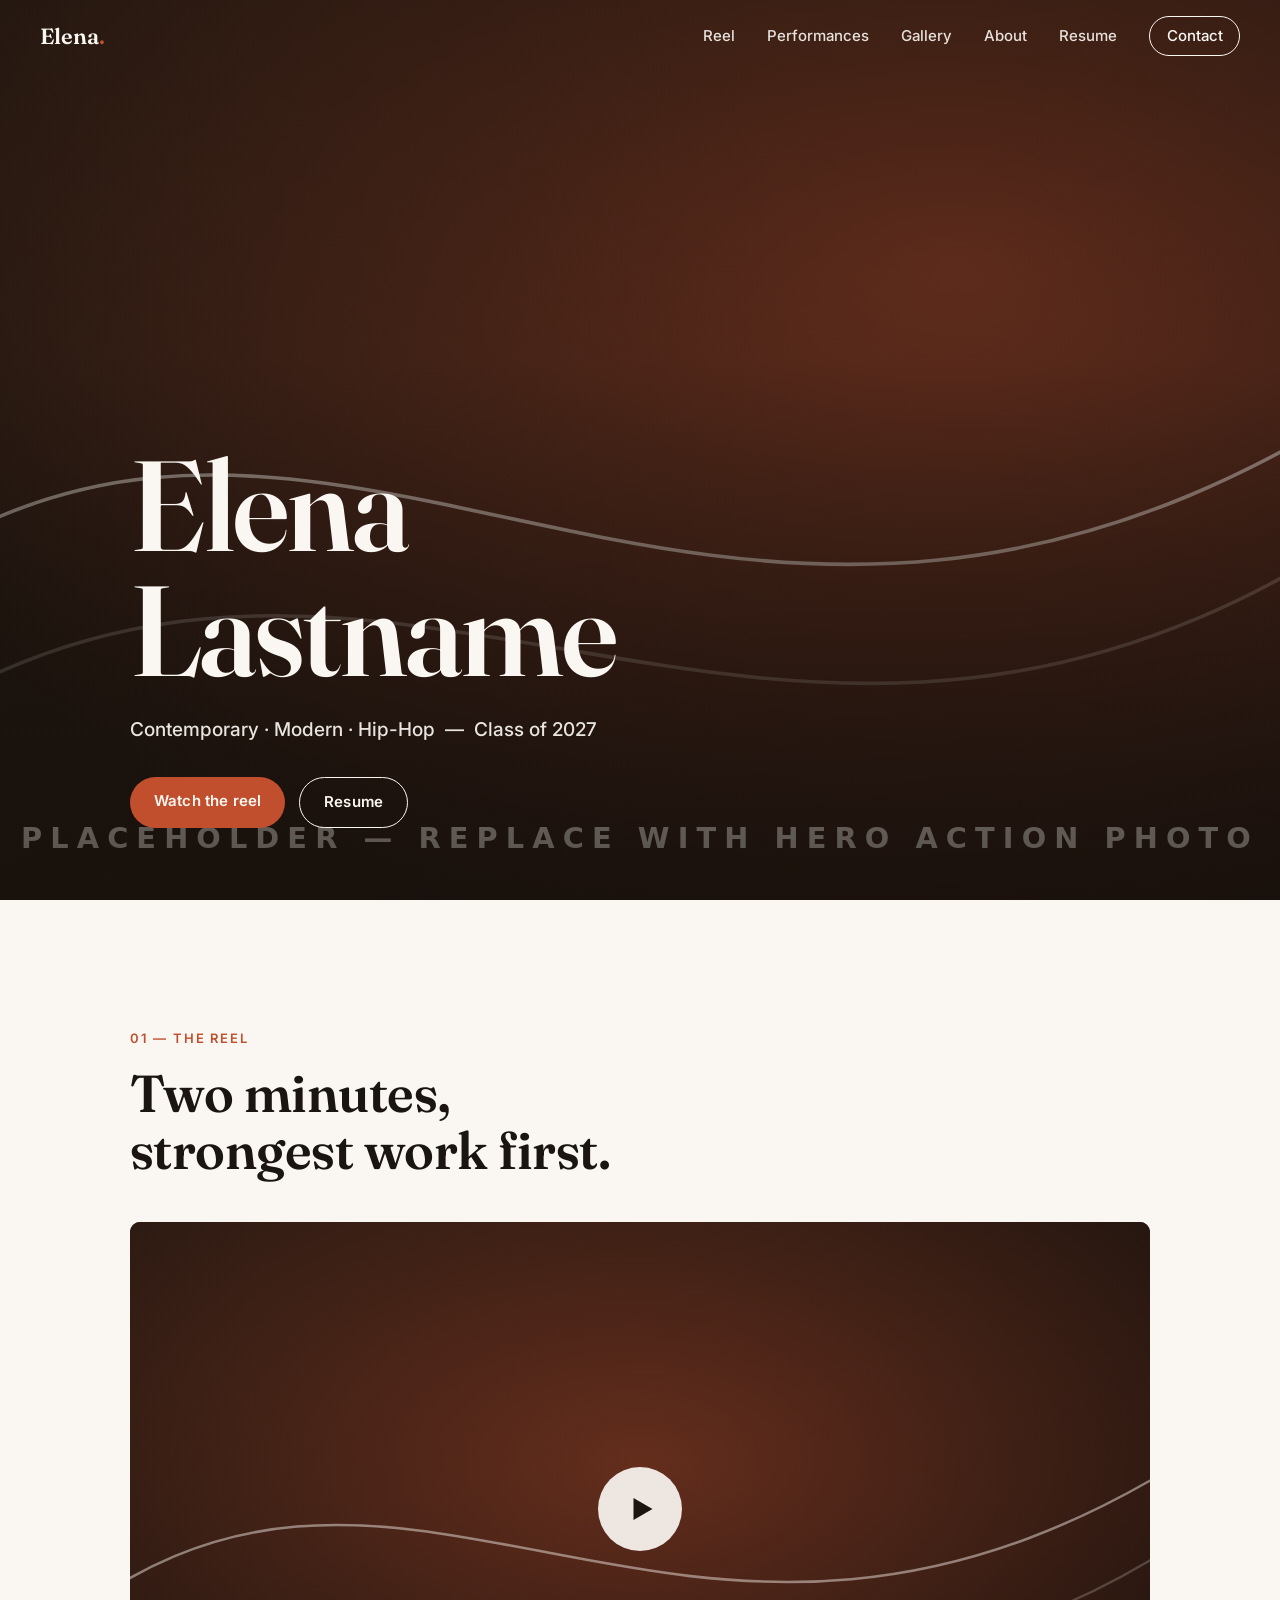
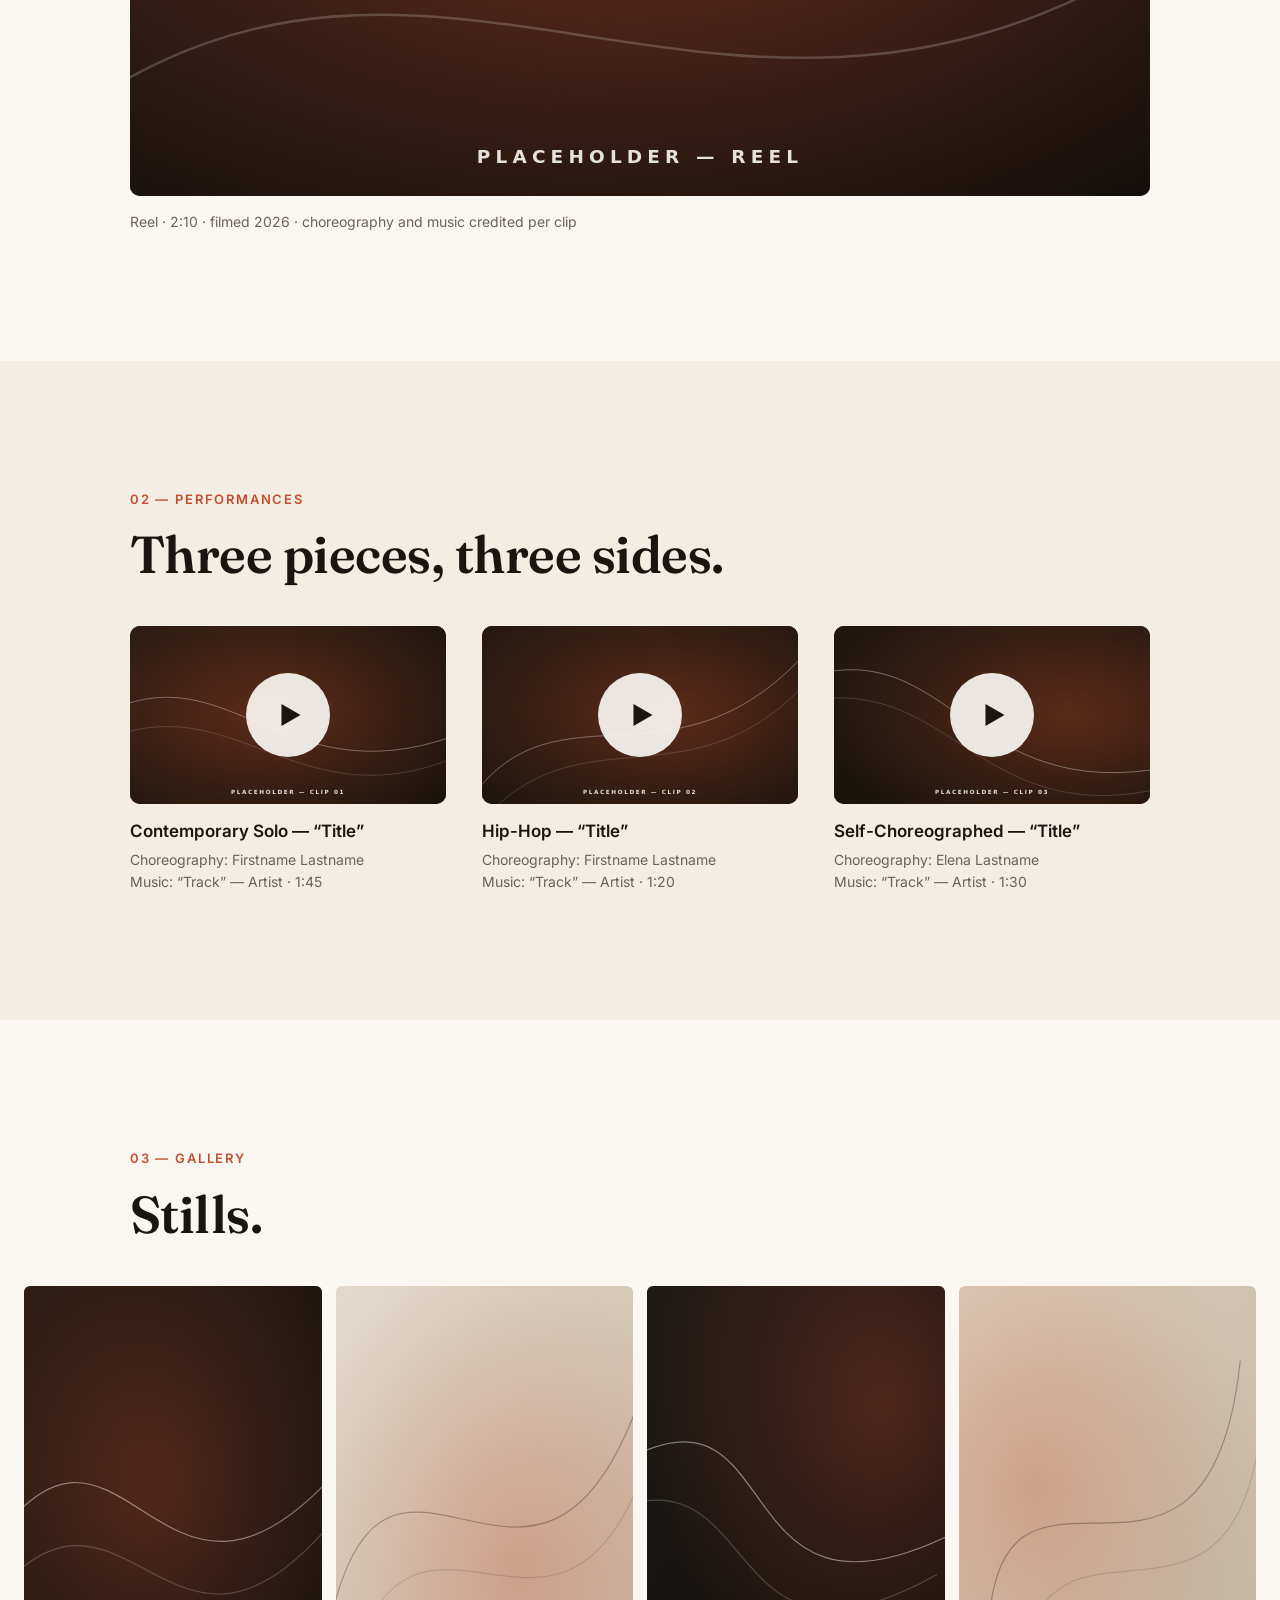
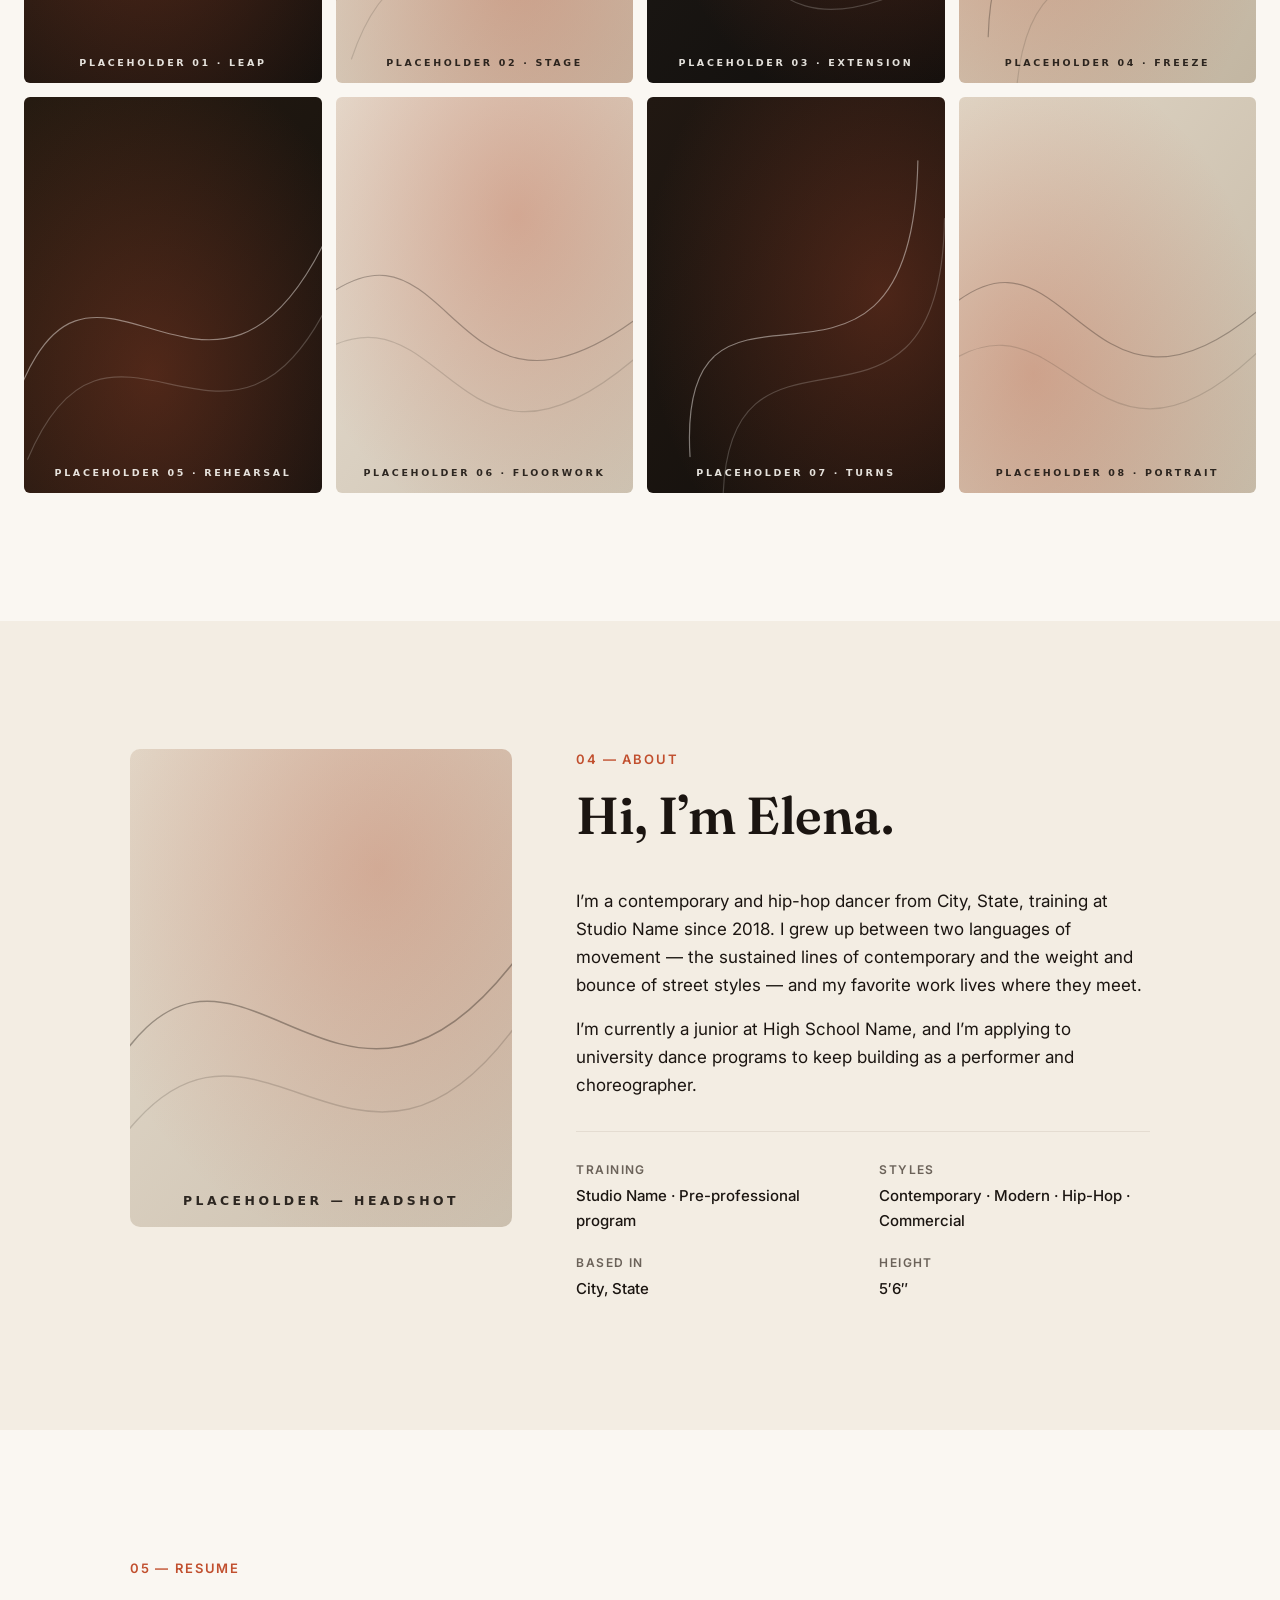
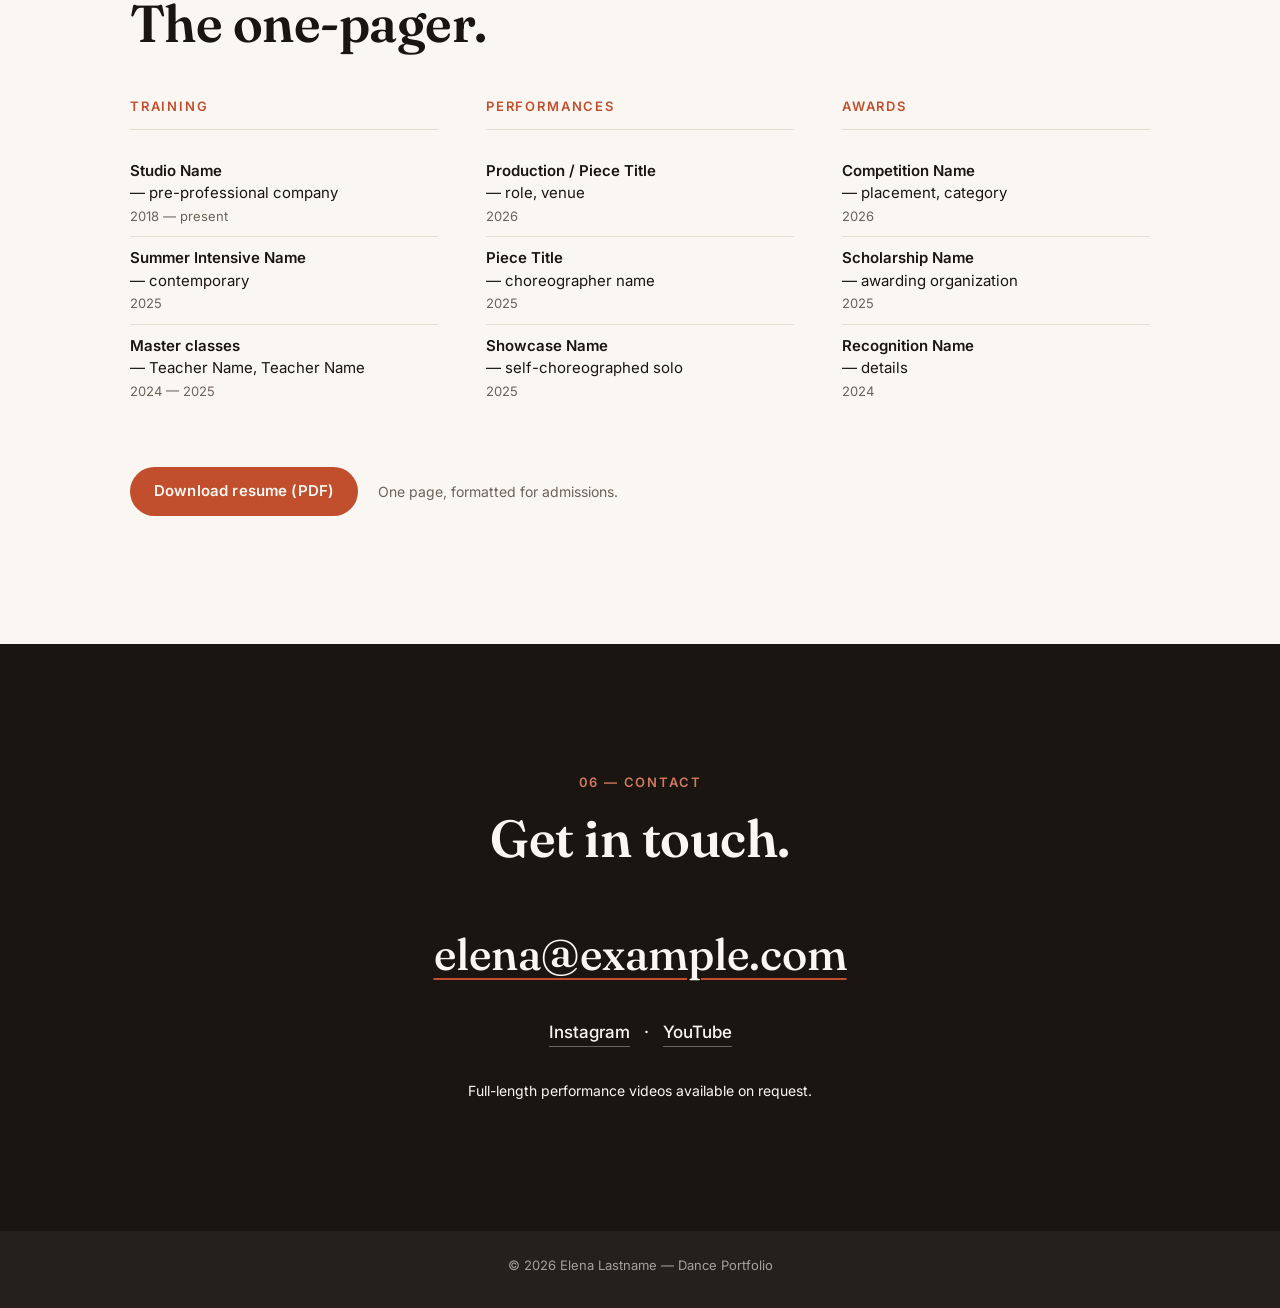
==== index.html @ ca6cdc50 "Add Elena's dance portfolio site (static, GitHub Pages-ready) Single-page portfolio for US universit" ====
<!DOCTYPE html>
<html lang="en">
<head>
  <meta charset="UTF-8">
  <meta name="viewport" content="width=device-width, initial-scale=1.0">

  <!-- PLACEHOLDER: replace "Elena Lastname" with her full name, and update the description -->
  <title>Elena Lastname — Dancer · Contemporary &amp; Hip-Hop</title>
  <meta name="description" content="Dance portfolio of Elena Lastname — contemporary/modern and hip-hop dancer applying to university dance programs. Reel, performances, gallery, and resume.">

  <!-- Social sharing card (og-image.png ships with the site; swap for a real photo card anytime) -->
  <meta property="og:type" content="website">
  <meta property="og:title" content="Elena Lastname — Dancer">
  <meta property="og:description" content="Contemporary &amp; hip-hop dance portfolio: reel, performances, gallery, and resume.">
  <meta property="og:image" content="assets/photos/og-image.png">
  <meta name="twitter:card" content="summary_large_image">

  <link rel="icon" type="image/svg+xml" href="assets/favicon.svg">

  <link rel="preconnect" href="https://fonts.googleapis.com">
  <link rel="preconnect" href="https://fonts.gstatic.com" crossorigin>
  <link href="https://fonts.googleapis.com/css2?family=Fraunces:opsz,wght@9..144,500;9..144,600&family=Inter:wght@400;500;600&display=swap" rel="stylesheet">

  <link rel="stylesheet" href="css/style.css">
</head>
<body>

  <!-- ============ NAV ============ -->
  <header class="site-nav" id="site-nav">
    <a class="nav-brand" href="#top">Elena<span class="nav-brand-dot">.</span></a>
    <button class="nav-toggle" aria-expanded="false" aria-controls="nav-menu" aria-label="Open menu">
      <span></span><span></span>
    </button>
    <nav id="nav-menu" class="nav-menu">
      <a href="#reel">Reel</a>
      <a href="#clips">Performances</a>
      <a href="#gallery">Gallery</a>
      <a href="#about">About</a>
      <a href="#resume">Resume</a>
      <a href="#contact" class="nav-cta">Contact</a>
    </nav>
  </header>

  <main id="top">

    <!-- ============ HERO ============ -->
    <!-- PLACEHOLDER: assets/photos/hero.svg → replace with her strongest full-body action photo
         (landscape, ≥1600px wide, well lit, Elena clearly visible). Keep the same filename or
         update the src below. -->
    <section class="hero">
      <img class="hero-photo" src="assets/photos/hero.svg" alt="Elena performing — full-body action shot" fetchpriority="high">
      <div class="hero-scrim" aria-hidden="true"></div>
      <div class="hero-inner">
        <!-- PLACEHOLDER: full name -->
        <h1 class="hero-name">Elena<br>Lastname</h1>
        <!-- PLACEHOLDER: tagline — styles + graduating class -->
        <p class="hero-tagline">Contemporary · Modern · Hip-Hop&ensp;—&ensp;Class of 2027</p>
        <div class="hero-actions">
          <a class="btn btn-solid" href="#reel">Watch the reel</a>
          <a class="btn btn-ghost" href="#resume">Resume</a>
        </div>
      </div>
    </section>

    <!-- ============ REEL ============ -->
    <section class="section" id="reel">
      <div class="container">
        <p class="kicker reveal">01 — The Reel</p>
        <h2 class="reveal">Two minutes,<br>strongest work first.</h2>
        <!-- PLACEHOLDER: replace PLACEHOLDER_REEL_ID with the YouTube video ID of her reel
             (unlisted is fine — the ID is the part after "watch?v=").
             For Vimeo, use data-vimeo="VIDEO_ID" instead of data-yt. -->
        <div class="video-frame reveal">
          <button class="video-facade" data-yt="PLACEHOLDER_REEL_ID" data-title="Dance reel">
            <img src="assets/photos/video-reel.svg" alt="" loading="lazy">
            <span class="play-btn" aria-hidden="true"></span>
            <span class="sr-only">Play the dance reel</span>
          </button>
        </div>
        <!-- PLACEHOLDER: update length + date to match the actual reel -->
        <p class="video-caption reveal">Reel · 2:10 · filmed 2026 · choreography and music credited per clip</p>
      </div>
    </section>

    <!-- ============ FEATURED CLIPS ============ -->
    <section class="section section-tint" id="clips">
      <div class="container">
        <p class="kicker reveal">02 — Performances</p>
        <h2 class="reveal">Three pieces, three sides.</h2>
        <div class="clip-grid">

          <!-- PLACEHOLDER (clip 1): contemporary solo. Swap the YouTube ID, title, and credits. -->
          <article class="clip-card reveal">
            <div class="video-frame">
              <button class="video-facade" data-yt="PLACEHOLDER_CLIP1_ID" data-title="Contemporary solo">
                <img src="assets/photos/video-clip-01.svg" alt="" loading="lazy">
                <span class="play-btn" aria-hidden="true"></span>
                <span class="sr-only">Play contemporary solo</span>
              </button>
            </div>
            <h3>Contemporary Solo — “Title”</h3>
            <p class="clip-credits">Choreography: Firstname Lastname<br>Music: “Track” — Artist · 1:45</p>
          </article>

          <!-- PLACEHOLDER (clip 2): hip-hop / commercial piece. -->
          <article class="clip-card reveal">
            <div class="video-frame">
              <button class="video-facade" data-yt="PLACEHOLDER_CLIP2_ID" data-title="Hip-hop piece">
                <img src="assets/photos/video-clip-02.svg" alt="" loading="lazy">
                <span class="play-btn" aria-hidden="true"></span>
                <span class="sr-only">Play hip-hop piece</span>
              </button>
            </div>
            <h3>Hip-Hop — “Title”</h3>
            <p class="clip-credits">Choreography: Firstname Lastname<br>Music: “Track” — Artist · 1:20</p>
          </article>

          <!-- PLACEHOLDER (clip 3): self-choreographed work — admissions faculty specifically
               value this; keep one here and label it clearly. -->
          <article class="clip-card reveal">
            <div class="video-frame">
              <button class="video-facade" data-yt="PLACEHOLDER_CLIP3_ID" data-title="Self-choreographed work">
                <img src="assets/photos/video-clip-03.svg" alt="" loading="lazy">
                <span class="play-btn" aria-hidden="true"></span>
                <span class="sr-only">Play self-choreographed work</span>
              </button>
            </div>
            <h3>Self-Choreographed — “Title”</h3>
            <p class="clip-credits">Choreography: Elena Lastname<br>Music: “Track” — Artist · 1:30</p>
          </article>

        </div>
      </div>
    </section>

    <!-- ============ GALLERY ============ -->
    <section class="section" id="gallery">
      <div class="container">
        <p class="kicker reveal">03 — Gallery</p>
        <h2 class="reveal">Stills.</h2>
      </div>
      <!-- PLACEHOLDER: replace gallery-01…08.svg with ~8 curated photos of Elena alone
           (mix of technique shots, stage shots, and personality). alt text below describes
           the intended shot type for each slot. -->
      <div class="gallery-grid container-wide">
        <button class="gallery-item reveal"><img src="assets/photos/gallery-01.svg" alt="Leap — technique shot" loading="lazy"></button>
        <button class="gallery-item reveal"><img src="assets/photos/gallery-02.svg" alt="Stage performance" loading="lazy"></button>
        <button class="gallery-item reveal"><img src="assets/photos/gallery-03.svg" alt="Extension — technique shot" loading="lazy"></button>
        <button class="gallery-item reveal"><img src="assets/photos/gallery-04.svg" alt="Hip-hop freeze — studio shot" loading="lazy"></button>
        <button class="gallery-item reveal"><img src="assets/photos/gallery-05.svg" alt="Rehearsal moment" loading="lazy"></button>
        <button class="gallery-item reveal"><img src="assets/photos/gallery-06.svg" alt="Contemporary floorwork" loading="lazy"></button>
        <button class="gallery-item reveal"><img src="assets/photos/gallery-07.svg" alt="Turn sequence — stage shot" loading="lazy"></button>
        <button class="gallery-item reveal"><img src="assets/photos/gallery-08.svg" alt="Portrait in motion" loading="lazy"></button>
      </div>
    </section>

    <!-- ============ ABOUT ============ -->
    <section class="section section-tint" id="about">
      <div class="container about-grid">
        <!-- PLACEHOLDER: assets/photos/headshot.svg → clear headshot, face visible, neutral background -->
        <figure class="about-photo reveal">
          <img src="assets/photos/headshot.svg" alt="Headshot of Elena" loading="lazy">
        </figure>
        <div class="about-text">
          <p class="kicker reveal">04 — About</p>
          <h2 class="reveal">Hi, I’m Elena.</h2>
          <!-- PLACEHOLDER: short fact-based bio in her own voice — where she trains, since when,
               what she dances, what she's working toward. 3–5 sentences, authentic over polished. -->
          <p class="reveal">I’m a contemporary and hip-hop dancer from City, State, training at
          Studio Name since 2018. I grew up between two languages of movement — the sustained
          lines of contemporary and the weight and bounce of street styles — and my favorite
          work lives where they meet.</p>
          <p class="reveal">I’m currently a junior at High School Name, and I’m applying to
          university dance programs to keep building as a performer and choreographer.</p>
          <dl class="facts reveal">
            <!-- PLACEHOLDER: quick facts — keep short; height is fine to list, per admissions norms -->
            <div><dt>Training</dt><dd>Studio Name · Pre-professional program</dd></div>
            <div><dt>Styles</dt><dd>Contemporary · Modern · Hip-Hop · Commercial</dd></div>
            <div><dt>Based in</dt><dd>City, State</dd></div>
            <div><dt>Height</dt><dd>5′6″</dd></div>
          </dl>
        </div>
      </div>
    </section>

    <!-- ============ RESUME ============ -->
    <section class="section" id="resume">
      <div class="container">
        <p class="kicker reveal">05 — Resume</p>
        <h2 class="reveal">The one-pager.</h2>
        <div class="resume-grid">
          <!-- PLACEHOLDER: fill each column with her real highlights — curated, not exhaustive.
               Double-check every choreographer/teacher spelling: misspellings actively hurt. -->
          <div class="resume-col reveal">
            <h3>Training</h3>
            <ul>
              <li><strong>Studio Name</strong> — pre-professional company<span>2018 — present</span></li>
              <li><strong>Summer Intensive Name</strong> — contemporary<span>2025</span></li>
              <li><strong>Master classes</strong> — Teacher Name, Teacher Name<span>2024 — 2025</span></li>
            </ul>
          </div>
          <div class="resume-col reveal">
            <h3>Performances</h3>
            <ul>
              <li><strong>Production / Piece Title</strong> — role, venue<span>2026</span></li>
              <li><strong>Piece Title</strong> — choreographer name<span>2025</span></li>
              <li><strong>Showcase Name</strong> — self-choreographed solo<span>2025</span></li>
            </ul>
          </div>
          <div class="resume-col reveal">
            <h3>Awards</h3>
            <ul>
              <li><strong>Competition Name</strong> — placement, category<span>2026</span></li>
              <li><strong>Scholarship Name</strong> — awarding organization<span>2025</span></li>
              <li><strong>Recognition Name</strong> — details<span>2024</span></li>
            </ul>
          </div>
        </div>
        <!-- PLACEHOLDER: assets/resume/elena-dance-resume.pdf → her real one-page resume,
             plainly formatted (schools often require their own template — keep the PDF simple). -->
        <p class="resume-download reveal">
          <a class="btn btn-solid" href="assets/resume/elena-dance-resume.pdf" download>Download resume (PDF)</a>
          <span class="resume-note">One page, formatted for admissions.</span>
        </p>
      </div>
    </section>

    <!-- ============ CONTACT ============ -->
    <section class="section section-dark" id="contact">
      <div class="container contact-inner">
        <p class="kicker reveal">06 — Contact</p>
        <h2 class="reveal">Get in touch.</h2>
        <!-- PLACEHOLDER: real email address (in both href and text), and real social links.
             Delete any social link she doesn't want listed. -->
        <a class="contact-email reveal" href="mailto:elena@example.com">elena@example.com</a>
        <p class="contact-socials reveal">
          <a href="https://instagram.com/PLACEHOLDER" rel="noopener">Instagram</a>
          <span aria-hidden="true">·</span>
          <a href="https://youtube.com/@PLACEHOLDER" rel="noopener">YouTube</a>
        </p>
        <p class="contact-note reveal">Full-length performance videos available on request.</p>
      </div>
    </section>

  </main>

  <footer class="site-footer">
    <!-- PLACEHOLDER: name -->
    <p>© 2026 Elena Lastname — Dance Portfolio</p>
  </footer>

  <!-- Lightbox (used by the gallery) -->
  <div class="lightbox" id="lightbox" hidden>
    <button class="lightbox-close" aria-label="Close">×</button>
    <button class="lightbox-prev" aria-label="Previous photo">‹</button>
    <img class="lightbox-img" src="" alt="">
    <button class="lightbox-next" aria-label="Next photo">›</button>
  </div>

  <script src="js/main.js" defer></script>
</body>
</html>
---- css/style.css ----
/* ============================================================
   Elena — Dance Portfolio
   Palette: warm ink on warm paper, single coral accent.
   Type: Fraunces (display) + Inter (body).
   ============================================================ */

:root {
  --ink: #1b1511;
  --ink-soft: #6b6259;
  --paper: #faf7f2;
  --paper-tint: #f3ede3;
  --line: #e4dcd1;
  --accent: #c14f2e;
  --accent-deep: #a8431f;

  --font-display: "Fraunces", Georgia, serif;
  --font-body: "Inter", system-ui, -apple-system, sans-serif;

  --nav-h: 4.5rem;
  --radius: 10px;
  --container: 1100px;
  --container-wide: 1400px;
}

/* ---------- Reset-lite ---------- */
*, *::before, *::after { box-sizing: border-box; }
html { -webkit-text-size-adjust: 100%; }
body {
  margin: 0;
  font-family: var(--font-body);
  font-size: 1.0625rem;
  line-height: 1.65;
  color: var(--ink);
  background: var(--paper);
}
img { max-width: 100%; display: block; }
h1, h2, h3, p, ul, dl, dd, figure { margin: 0; }
ul { padding: 0; list-style: none; }
button { font: inherit; color: inherit; background: none; border: 0; padding: 0; cursor: pointer; }
a { color: inherit; }

@media (prefers-reduced-motion: no-preference) {
  html { scroll-behavior: smooth; }
}

:focus-visible { outline: 2px solid var(--accent); outline-offset: 3px; }

.sr-only {
  position: absolute; width: 1px; height: 1px; padding: 0; margin: -1px;
  overflow: hidden; clip: rect(0 0 0 0); white-space: nowrap; border: 0;
}

.container { max-width: var(--container); margin-inline: auto; padding-inline: clamp(1.25rem, 4vw, 2.5rem); }
.container-wide { max-width: var(--container-wide); margin-inline: auto; padding-inline: clamp(0.75rem, 2vw, 1.5rem); }

/* ---------- Type ---------- */
h2 {
  font-family: var(--font-display);
  font-weight: 600;
  font-size: clamp(2rem, 5vw, 3.25rem);
  line-height: 1.08;
  letter-spacing: -0.01em;
  margin-bottom: clamp(1.75rem, 4vw, 2.75rem);
}
.kicker {
  font-size: 0.8125rem;
  font-weight: 600;
  letter-spacing: 0.14em;
  text-transform: uppercase;
  color: var(--accent);
  margin-bottom: 1rem;
}

/* ---------- Buttons ---------- */
.btn {
  display: inline-block;
  padding: 0.8em 1.6em;
  border-radius: 999px;
  font-weight: 600;
  font-size: 0.9375rem;
  letter-spacing: 0.01em;
  text-decoration: none;
  transition: background-color 0.2s ease, color 0.2s ease, border-color 0.2s ease, transform 0.2s ease;
}
.btn-solid { background: var(--accent); color: var(--paper); }
.btn-solid:hover { background: var(--accent-deep); }
.btn-ghost { border: 1.5px solid currentColor; }
.btn-ghost:hover { background: var(--paper); color: var(--ink); border-color: var(--paper); }
.btn:active { transform: scale(0.98); }

/* ---------- Nav ---------- */
.site-nav {
  position: fixed;
  inset: 0 0 auto 0;
  z-index: 50;
  height: var(--nav-h);
  display: flex;
  align-items: center;
  justify-content: space-between;
  padding-inline: clamp(1.25rem, 4vw, 2.5rem);
  color: var(--paper);
  transition: background-color 0.25s ease, color 0.25s ease, box-shadow 0.25s ease;
}
.site-nav.scrolled {
  color: var(--ink);
  background: color-mix(in srgb, var(--paper) 88%, transparent);
  -webkit-backdrop-filter: blur(10px);
  backdrop-filter: blur(10px);
  box-shadow: 0 1px 0 var(--line);
}
.nav-brand {
  font-family: var(--font-display);
  font-weight: 600;
  font-size: 1.375rem;
  text-decoration: none;
}
.nav-brand-dot { color: var(--accent); }
.nav-menu { display: flex; align-items: center; gap: clamp(1rem, 2.5vw, 2rem); }
.nav-menu a {
  font-size: 0.9375rem;
  font-weight: 500;
  text-decoration: none;
  opacity: 0.9;
}
.nav-menu a:hover { opacity: 1; text-decoration: underline; text-underline-offset: 5px; text-decoration-color: var(--accent); }
.nav-menu .nav-cta {
  padding: 0.45em 1.1em;
  border: 1.5px solid currentColor;
  border-radius: 999px;
  opacity: 1;
}
.nav-menu .nav-cta:hover { text-decoration: none; background: var(--accent); border-color: var(--accent); color: var(--paper); }

.nav-toggle { display: none; }

@media (max-width: 760px) {
  .nav-toggle {
    display: grid;
    gap: 6px;
    padding: 0.75rem 0.25rem;
    z-index: 60;
  }
  .nav-toggle span {
    width: 26px; height: 2px;
    background: currentColor;
    transition: transform 0.25s ease, opacity 0.25s ease;
  }
  .nav-toggle[aria-expanded="true"] span:first-child { transform: translateY(4px) rotate(45deg); }
  .nav-toggle[aria-expanded="true"] span:last-child { transform: translateY(-4px) rotate(-45deg); }

  .nav-menu {
    position: fixed;
    inset: 0;
    z-index: 55;
    flex-direction: column;
    justify-content: center;
    gap: 2rem;
    background: var(--paper);
    color: var(--ink);
    transform: translateY(-100%);
    visibility: hidden;
    transition: transform 0.3s ease, visibility 0.3s ease;
  }
  .site-nav.open .nav-menu { transform: translateY(0); visibility: visible; }
  .site-nav.open { color: var(--ink); }
  .nav-menu a { font-size: 1.375rem; }
}

/* ---------- Hero ---------- */
.hero {
  position: relative;
  min-height: 100svh;
  display: flex;
  align-items: flex-end;
  color: var(--paper);
}
.hero-photo {
  position: absolute;
  inset: 0;
  width: 100%;
  height: 100%;
  object-fit: cover;
}
.hero-scrim {
  position: absolute;
  inset: 0;
  background: linear-gradient(to bottom, rgba(24, 16, 11, 0.35) 0%, rgba(24, 16, 11, 0.15) 40%, rgba(24, 16, 11, 0.72) 100%);
}
.hero-inner {
  position: relative;
  width: 100%;
  max-width: var(--container);
  margin-inline: auto;
  padding: 0 clamp(1.25rem, 4vw, 2.5rem) clamp(3rem, 8vh, 5.5rem);
}
.hero-name {
  font-family: var(--font-display);
  font-weight: 600;
  font-size: clamp(3.25rem, 11vw, 8rem);
  line-height: 0.98;
  letter-spacing: -0.015em;
  margin-bottom: 1.25rem;
}
.hero-tagline {
  font-size: clamp(1rem, 2vw, 1.1875rem);
  font-weight: 500;
  opacity: 0.92;
  margin-bottom: 2rem;
}
.hero-actions { display: flex; flex-wrap: wrap; gap: 0.875rem; }

/* ---------- Sections ---------- */
.section { padding-block: clamp(4.5rem, 11vw, 8rem); scroll-margin-top: var(--nav-h); }
.section-tint { background: var(--paper-tint); }
.section-dark { background: var(--ink); color: var(--paper); }

/* ---------- Video ---------- */
.video-frame {
  position: relative;
  aspect-ratio: 16 / 9;
  border-radius: var(--radius);
  overflow: hidden;
  background: var(--ink);
}
.video-frame iframe { position: absolute; inset: 0; width: 100%; height: 100%; border: 0; }
.video-facade { position: absolute; inset: 0; width: 100%; }
.video-facade img { width: 100%; height: 100%; object-fit: cover; transition: transform 0.4s ease, opacity 0.3s ease; }
.video-facade:hover img { transform: scale(1.03); opacity: 0.9; }
.play-btn {
  position: absolute;
  top: 50%; left: 50%;
  translate: -50% -50%;
  width: clamp(56px, 9vw, 84px);
  aspect-ratio: 1;
  border-radius: 50%;
  background: color-mix(in srgb, var(--paper) 92%, transparent);
  transition: background-color 0.2s ease, scale 0.2s ease;
}
.play-btn::after {
  content: "";
  position: absolute;
  top: 50%; left: 53%;
  translate: -50% -50%;
  border-style: solid;
  border-width: 11px 0 11px 19px;
  border-color: transparent transparent transparent var(--ink);
}
.video-facade:hover .play-btn { background: var(--accent); scale: 1.06; }
.video-facade:hover .play-btn::after { border-left-color: var(--paper); }

.video-note {
  position: absolute;
  inset: 0;
  display: grid;
  place-items: center;
  padding: 1.5rem;
  text-align: center;
  background: color-mix(in srgb, var(--ink) 88%, transparent);
  color: var(--paper);
  font-size: 0.9375rem;
  line-height: 1.5;
}
.video-caption {
  margin-top: 0.875rem;
  font-size: 0.875rem;
  color: var(--ink-soft);
}

/* ---------- Featured clips ---------- */
.clip-grid {
  display: grid;
  grid-template-columns: repeat(3, 1fr);
  gap: clamp(1.5rem, 3vw, 2.25rem);
}
@media (max-width: 900px) { .clip-grid { grid-template-columns: 1fr; max-width: 620px; } }
.clip-card h3 {
  font-size: 1.0625rem;
  font-weight: 600;
  margin-top: 1rem;
  line-height: 1.35;
}
.clip-credits {
  margin-top: 0.375rem;
  font-size: 0.875rem;
  line-height: 1.55;
  color: var(--ink-soft);
}

/* ---------- Gallery ---------- */
.gallery-grid {
  display: grid;
  grid-template-columns: repeat(4, 1fr);
  gap: clamp(0.5rem, 1.2vw, 0.875rem);
}
@media (max-width: 900px) { .gallery-grid { grid-template-columns: repeat(2, 1fr); } }
.gallery-item {
  border-radius: calc(var(--radius) - 4px);
  overflow: hidden;
  aspect-ratio: 3 / 4;
}
.gallery-item img {
  width: 100%; height: 100%;
  object-fit: cover;
  transition: transform 0.45s ease;
}
.gallery-item:hover img { transform: scale(1.04); }

/* ---------- Lightbox ---------- */
.lightbox {
  position: fixed;
  inset: 0;
  z-index: 100;
  display: grid;
  place-items: center;
  background: rgba(18, 12, 8, 0.93);
}
.lightbox[hidden] { display: none; }
.lightbox-img {
  max-width: min(92vw, 1100px);
  max-height: 84vh;
  border-radius: var(--radius);
}
.lightbox button {
  position: absolute;
  color: var(--paper);
  font-size: 2.25rem;
  line-height: 1;
  padding: 0.5rem 0.875rem;
  opacity: 0.8;
}
.lightbox button:hover { opacity: 1; }
.lightbox-close { top: 1rem; right: 1.25rem; }
.lightbox-prev { left: 0.75rem; top: 50%; translate: 0 -50%; }
.lightbox-next { right: 0.75rem; top: 50%; translate: 0 -50%; }

/* ---------- About ---------- */
.about-grid {
  display: grid;
  grid-template-columns: 2fr 3fr;
  gap: clamp(2rem, 5vw, 4rem);
  align-items: start;
}
@media (max-width: 820px) { .about-grid { grid-template-columns: 1fr; max-width: 620px; } }
.about-photo {
  border-radius: var(--radius);
  overflow: hidden;
  aspect-ratio: 4 / 5;
}
.about-photo img { width: 100%; height: 100%; object-fit: cover; }
.about-text p + p { margin-top: 1rem; }
.facts {
  margin-top: 2rem;
  display: grid;
  grid-template-columns: 1fr 1fr;
  gap: 1.25rem 2rem;
  border-top: 1px solid var(--line);
  padding-top: 1.75rem;
}
@media (max-width: 480px) { .facts { grid-template-columns: 1fr; } }
.facts dt {
  font-size: 0.75rem;
  font-weight: 600;
  letter-spacing: 0.12em;
  text-transform: uppercase;
  color: var(--ink-soft);
  margin-bottom: 0.25rem;
}
.facts dd { font-weight: 500; font-size: 0.9375rem; }

/* ---------- Resume ---------- */
.resume-grid {
  display: grid;
  grid-template-columns: repeat(3, 1fr);
  gap: clamp(2rem, 4vw, 3rem);
}
@media (max-width: 900px) { .resume-grid { grid-template-columns: 1fr; max-width: 620px; } }
.resume-col h3 {
  font-size: 0.8125rem;
  font-weight: 600;
  letter-spacing: 0.14em;
  text-transform: uppercase;
  color: var(--accent);
  padding-bottom: 0.75rem;
  border-bottom: 1px solid var(--line);
  margin-bottom: 1.25rem;
}
.resume-col li { padding-block: 0.625rem; font-size: 0.9375rem; line-height: 1.5; }
.resume-col li + li { border-top: 1px solid var(--line); }
.resume-col li strong { display: block; font-weight: 600; }
.resume-col li span {
  display: block;
  margin-top: 0.125rem;
  font-size: 0.8125rem;
  color: var(--ink-soft);
}
.resume-download {
  margin-top: clamp(2.5rem, 5vw, 3.5rem);
  display: flex;
  align-items: center;
  flex-wrap: wrap;
  gap: 1.25rem;
}
.resume-note { font-size: 0.875rem; color: var(--ink-soft); }

/* ---------- Contact ---------- */
.contact-inner { text-align: center; }
#contact .kicker { color: color-mix(in srgb, var(--accent) 75%, var(--paper)); }
.contact-email {
  display: inline-block;
  font-family: var(--font-display);
  font-weight: 500;
  font-size: clamp(1.5rem, 4.5vw, 2.75rem);
  text-decoration: underline;
  text-decoration-color: var(--accent);
  text-decoration-thickness: 2px;
  text-underline-offset: 8px;
  margin-block: 0.5rem 1.75rem;
  overflow-wrap: anywhere;
}
.contact-email:hover { text-decoration-color: var(--paper); }
.contact-socials { display: flex; justify-content: center; gap: 0.875rem; font-weight: 500; }
.contact-socials a { text-decoration: none; border-bottom: 1px solid color-mix(in srgb, var(--paper) 35%, transparent); }
.contact-socials a:hover { border-bottom-color: var(--accent); }
.contact-note { margin-top: 2rem; font-size: 0.875rem; opacity: 0.7; }

/* ---------- Footer ---------- */
.site-footer {
  background: var(--ink);
  color: var(--paper);
  text-align: center;
  padding: 1.5rem 1rem 2rem;
  font-size: 0.8125rem;
  opacity: 0.95;
}
.site-footer p { opacity: 0.6; }

/* ---------- Scroll reveal (JS + motion-OK only) ---------- */
@media (prefers-reduced-motion: no-preference) {
  .js .reveal {
    opacity: 0;
    transform: translateY(22px);
    transition: opacity 0.7s ease, transform 0.7s cubic-bezier(0.2, 0.6, 0.2, 1);
  }
  .js .reveal.in-view { opacity: 1; transform: none; }
}
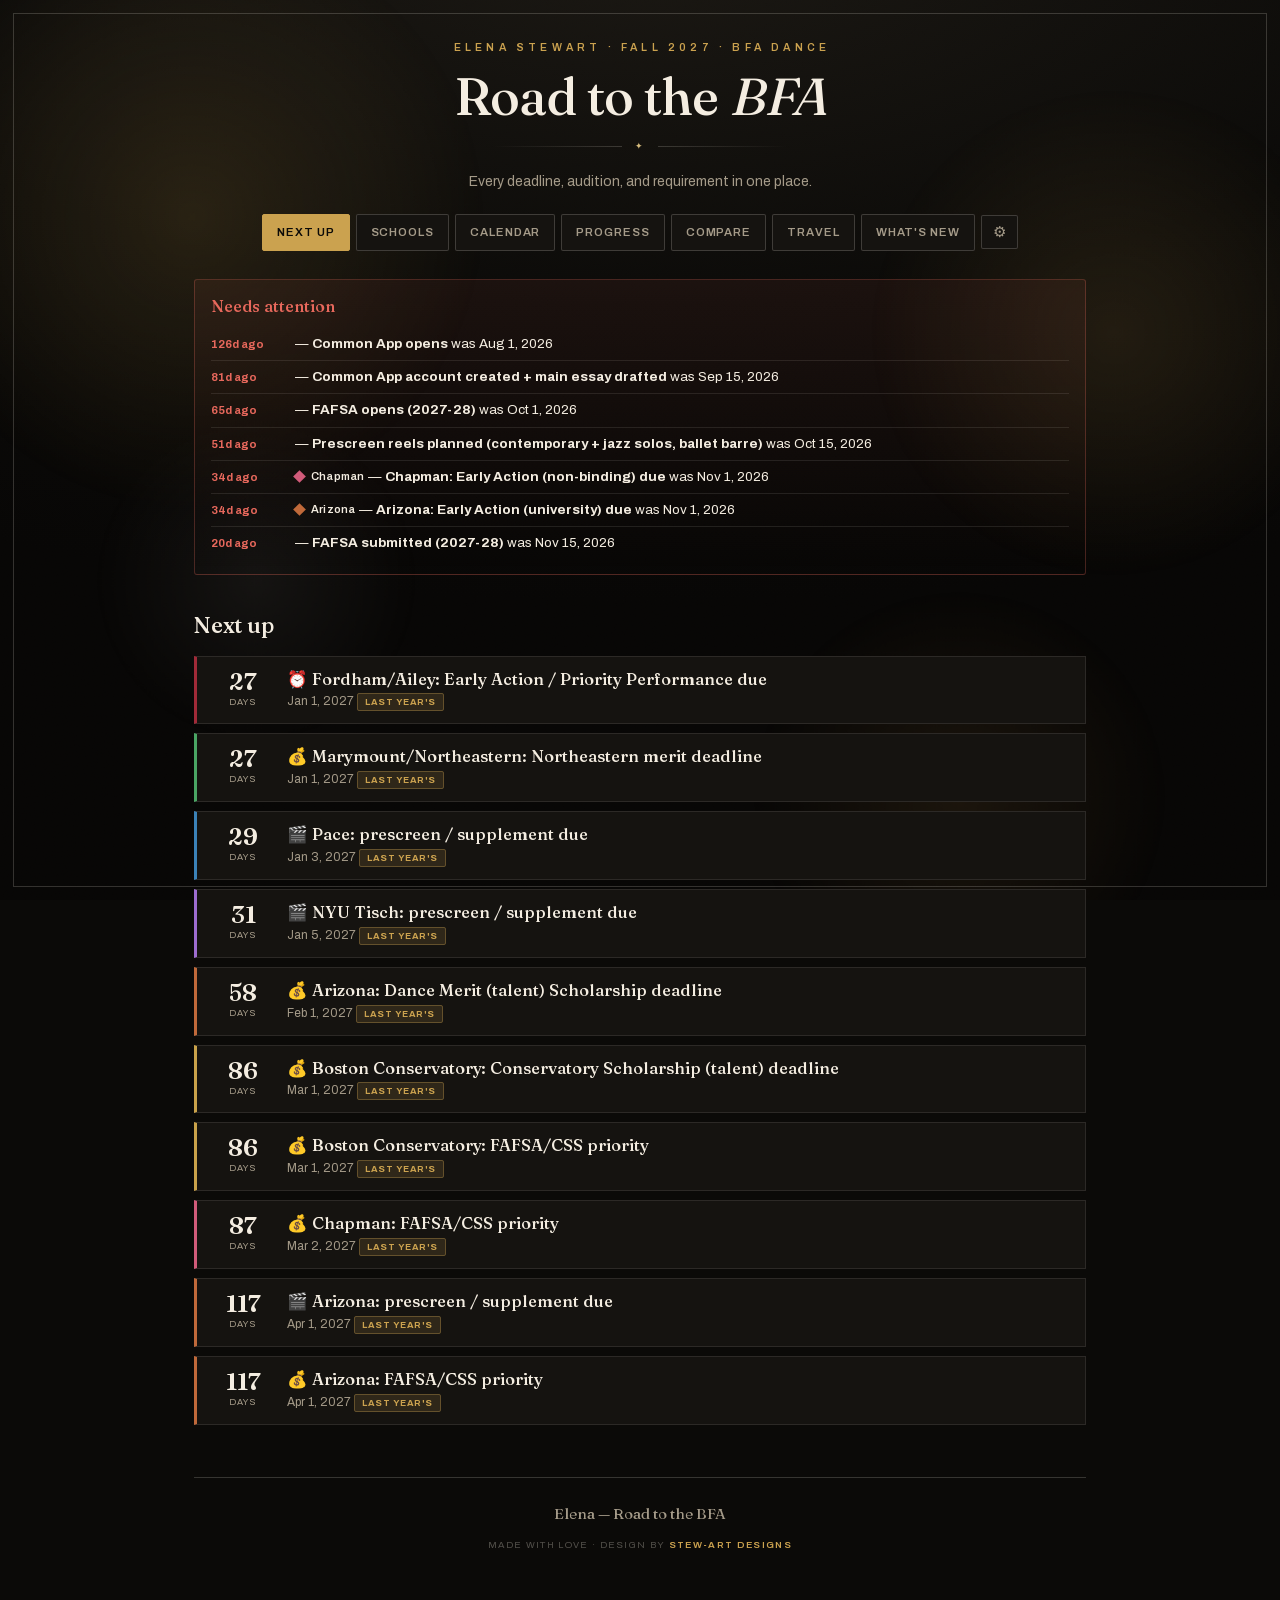
==== commit bea29337: "Build the BFA dance admissions tracker (app, data, scripts, automation) A no-build, no-framework Git" ====
--- a/index.html
+++ b/index.html
@@ -1,262 +1,57 @@
-<!DOCTYPE html>
+<!doctype html>
 <html lang="en">
 <head>
-  <meta charset="UTF-8">
-  <meta name="viewport" content="width=device-width, initial-scale=1.0">
-
-  <!-- PLACEHOLDER: replace "Elena Lastname" with her full name, and update the description -->
-  <title>Elena Lastname — Dancer · Contemporary &amp; Hip-Hop</title>
-  <meta name="description" content="Dance portfolio of Elena Lastname — contemporary/modern and hip-hop dancer applying to university dance programs. Reel, performances, gallery, and resume.">
-
-  <!-- Social sharing card (og-image.png ships with the site; swap for a real photo card anytime) -->
-  <meta property="og:type" content="website">
-  <meta property="og:title" content="Elena Lastname — Dancer">
-  <meta property="og:description" content="Contemporary &amp; hip-hop dance portfolio: reel, performances, gallery, and resume.">
-  <meta property="og:image" content="assets/photos/og-image.png">
-  <meta name="twitter:card" content="summary_large_image">
-
-  <link rel="icon" type="image/svg+xml" href="assets/favicon.svg">
-
-  <link rel="preconnect" href="https://fonts.googleapis.com">
-  <link rel="preconnect" href="https://fonts.gstatic.com" crossorigin>
-  <link href="https://fonts.googleapis.com/css2?family=Fraunces:opsz,wght@9..144,500;9..144,600&family=Inter:wght@400;500;600&display=swap" rel="stylesheet">
-
-  <link rel="stylesheet" href="css/style.css">
+<meta charset="utf-8">
+<meta name="viewport" content="width=device-width, initial-scale=1">
+<meta name="robots" content="noindex, nofollow">
+<meta name="generator" content="STEW-ART Designs">
+<meta name="color-scheme" content="dark">
+<title>Elena — Road to the BFA</title>
+<link rel="icon" href="data:image/svg+xml,%3Csvg xmlns='http://www.w3.org/2000/svg' viewBox='0 0 100 100'%3E%3Ctext y='.9em' font-size='90'%3E%F0%9F%A9%B0%3C/text%3E%3C/svg%3E">
+<link rel="stylesheet" href="assets/fonts.css">
+<link rel="stylesheet" href="assets/app.css">
 </head>
 <body>
+<div class="lights" aria-hidden="true"><span class="l1"></span><span class="l2"></span><span class="l3"></span><span class="l4"></span></div>
 
-  <!-- ============ NAV ============ -->
-  <header class="site-nav" id="site-nav">
-    <a class="nav-brand" href="#top">Elena<span class="nav-brand-dot">.</span></a>
-    <button class="nav-toggle" aria-expanded="false" aria-controls="nav-menu" aria-label="Open menu">
-      <span></span><span></span>
-    </button>
-    <nav id="nav-menu" class="nav-menu">
-      <a href="#reel">Reel</a>
-      <a href="#clips">Performances</a>
-      <a href="#gallery">Gallery</a>
-      <a href="#about">About</a>
-      <a href="#resume">Resume</a>
-      <a href="#contact" class="nav-cta">Contact</a>
-    </nav>
+<div class="wrap">
+  <header class="h">
+    <div class="kicker reveal r1">Elena Stewart · Fall 2027 · BFA Dance</div>
+    <h1 class="reveal r2">Road to the <em>BFA</em></h1>
+    <div class="rule reveal r2"><span>✦</span></div>
+    <p class="sub reveal r3" id="subtitle">Every deadline, audition, and requirement in one place.</p>
   </header>
 
-  <main id="top">
+  <nav class="nav reveal r3" id="nav" aria-label="Views">
+    <a href="#/" data-route="">Next&nbsp;Up</a>
+    <a href="#/schools" data-route="schools">Schools</a>
+    <a href="#/calendar" data-route="calendar">Calendar</a>
+    <a href="#/progress" data-route="progress">Progress</a>
+    <a href="#/compare" data-route="compare">Compare</a>
+    <a href="#/travel" data-route="travel">Travel</a>
+    <a href="#/news" data-route="news">What's&nbsp;New</a>
+    <button class="nav-gear" id="open-settings" title="Settings" aria-label="Settings">⚙︎</button>
+  </nav>
 
-    <!-- ============ HERO ============ -->
-    <!-- PLACEHOLDER: assets/photos/hero.svg → replace with her strongest full-body action photo
-         (landscape, ≥1600px wide, well lit, Elena clearly visible). Keep the same filename or
-         update the src below. -->
-    <section class="hero">
-      <img class="hero-photo" src="assets/photos/hero.svg" alt="Elena performing — full-body action shot" fetchpriority="high">
-      <div class="hero-scrim" aria-hidden="true"></div>
-      <div class="hero-inner">
-        <!-- PLACEHOLDER: full name -->
-        <h1 class="hero-name">Elena<br>Lastname</h1>
-        <!-- PLACEHOLDER: tagline — styles + graduating class -->
-        <p class="hero-tagline">Contemporary · Modern · Hip-Hop&ensp;—&ensp;Class of 2027</p>
-        <div class="hero-actions">
-          <a class="btn btn-solid" href="#reel">Watch the reel</a>
-          <a class="btn btn-ghost" href="#resume">Resume</a>
-        </div>
-      </div>
-    </section>
-
-    <!-- ============ REEL ============ -->
-    <section class="section" id="reel">
-      <div class="container">
-        <p class="kicker reveal">01 — The Reel</p>
-        <h2 class="reveal">Two minutes,<br>strongest work first.</h2>
-        <!-- PLACEHOLDER: replace PLACEHOLDER_REEL_ID with the YouTube video ID of her reel
-             (unlisted is fine — the ID is the part after "watch?v=").
-             For Vimeo, use data-vimeo="VIDEO_ID" instead of data-yt. -->
-        <div class="video-frame reveal">
-          <button class="video-facade" data-yt="PLACEHOLDER_REEL_ID" data-title="Dance reel">
-            <img src="assets/photos/video-reel.svg" alt="" loading="lazy">
-            <span class="play-btn" aria-hidden="true"></span>
-            <span class="sr-only">Play the dance reel</span>
-          </button>
-        </div>
-        <!-- PLACEHOLDER: update length + date to match the actual reel -->
-        <p class="video-caption reveal">Reel · 2:10 · filmed 2026 · choreography and music credited per clip</p>
-      </div>
-    </section>
-
-    <!-- ============ FEATURED CLIPS ============ -->
-    <section class="section section-tint" id="clips">
-      <div class="container">
-        <p class="kicker reveal">02 — Performances</p>
-        <h2 class="reveal">Three pieces, three sides.</h2>
-        <div class="clip-grid">
-
-          <!-- PLACEHOLDER (clip 1): contemporary solo. Swap the YouTube ID, title, and credits. -->
-          <article class="clip-card reveal">
-            <div class="video-frame">
-              <button class="video-facade" data-yt="PLACEHOLDER_CLIP1_ID" data-title="Contemporary solo">
-                <img src="assets/photos/video-clip-01.svg" alt="" loading="lazy">
-                <span class="play-btn" aria-hidden="true"></span>
-                <span class="sr-only">Play contemporary solo</span>
-              </button>
-            </div>
-            <h3>Contemporary Solo — “Title”</h3>
-            <p class="clip-credits">Choreography: Firstname Lastname<br>Music: “Track” — Artist · 1:45</p>
-          </article>
-
-          <!-- PLACEHOLDER (clip 2): hip-hop / commercial piece. -->
-          <article class="clip-card reveal">
-            <div class="video-frame">
-              <button class="video-facade" data-yt="PLACEHOLDER_CLIP2_ID" data-title="Hip-hop piece">
-                <img src="assets/photos/video-clip-02.svg" alt="" loading="lazy">
-                <span class="play-btn" aria-hidden="true"></span>
-                <span class="sr-only">Play hip-hop piece</span>
-              </button>
-            </div>
-            <h3>Hip-Hop — “Title”</h3>
-            <p class="clip-credits">Choreography: Firstname Lastname<br>Music: “Track” — Artist · 1:20</p>
-          </article>
-
-          <!-- PLACEHOLDER (clip 3): self-choreographed work — admissions faculty specifically
-               value this; keep one here and label it clearly. -->
-          <article class="clip-card reveal">
-            <div class="video-frame">
-              <button class="video-facade" data-yt="PLACEHOLDER_CLIP3_ID" data-title="Self-choreographed work">
-                <img src="assets/photos/video-clip-03.svg" alt="" loading="lazy">
-                <span class="play-btn" aria-hidden="true"></span>
-                <span class="sr-only">Play self-choreographed work</span>
-              </button>
-            </div>
-            <h3>Self-Choreographed — “Title”</h3>
-            <p class="clip-credits">Choreography: Elena Lastname<br>Music: “Track” — Artist · 1:30</p>
-          </article>
-
-        </div>
-      </div>
-    </section>
-
-    <!-- ============ GALLERY ============ -->
-    <section class="section" id="gallery">
-      <div class="container">
-        <p class="kicker reveal">03 — Gallery</p>
-        <h2 class="reveal">Stills.</h2>
-      </div>
-      <!-- PLACEHOLDER: replace gallery-01…08.svg with ~8 curated photos of Elena alone
-           (mix of technique shots, stage shots, and personality). alt text below describes
-           the intended shot type for each slot. -->
-      <div class="gallery-grid container-wide">
-        <button class="gallery-item reveal"><img src="assets/photos/gallery-01.svg" alt="Leap — technique shot" loading="lazy"></button>
-        <button class="gallery-item reveal"><img src="assets/photos/gallery-02.svg" alt="Stage performance" loading="lazy"></button>
-        <button class="gallery-item reveal"><img src="assets/photos/gallery-03.svg" alt="Extension — technique shot" loading="lazy"></button>
-        <button class="gallery-item reveal"><img src="assets/photos/gallery-04.svg" alt="Hip-hop freeze — studio shot" loading="lazy"></button>
-        <button class="gallery-item reveal"><img src="assets/photos/gallery-05.svg" alt="Rehearsal moment" loading="lazy"></button>
-        <button class="gallery-item reveal"><img src="assets/photos/gallery-06.svg" alt="Contemporary floorwork" loading="lazy"></button>
-        <button class="gallery-item reveal"><img src="assets/photos/gallery-07.svg" alt="Turn sequence — stage shot" loading="lazy"></button>
-        <button class="gallery-item reveal"><img src="assets/photos/gallery-08.svg" alt="Portrait in motion" loading="lazy"></button>
-      </div>
-    </section>
-
-    <!-- ============ ABOUT ============ -->
-    <section class="section section-tint" id="about">
-      <div class="container about-grid">
-        <!-- PLACEHOLDER: assets/photos/headshot.svg → clear headshot, face visible, neutral background -->
-        <figure class="about-photo reveal">
-          <img src="assets/photos/headshot.svg" alt="Headshot of Elena" loading="lazy">
-        </figure>
-        <div class="about-text">
-          <p class="kicker reveal">04 — About</p>
-          <h2 class="reveal">Hi, I’m Elena.</h2>
-          <!-- PLACEHOLDER: short fact-based bio in her own voice — where she trains, since when,
-               what she dances, what she's working toward. 3–5 sentences, authentic over polished. -->
-          <p class="reveal">I’m a contemporary and hip-hop dancer from City, State, training at
-          Studio Name since 2018. I grew up between two languages of movement — the sustained
-          lines of contemporary and the weight and bounce of street styles — and my favorite
-          work lives where they meet.</p>
-          <p class="reveal">I’m currently a junior at High School Name, and I’m applying to
-          university dance programs to keep building as a performer and choreographer.</p>
-          <dl class="facts reveal">
-            <!-- PLACEHOLDER: quick facts — keep short; height is fine to list, per admissions norms -->
-            <div><dt>Training</dt><dd>Studio Name · Pre-professional program</dd></div>
-            <div><dt>Styles</dt><dd>Contemporary · Modern · Hip-Hop · Commercial</dd></div>
-            <div><dt>Based in</dt><dd>City, State</dd></div>
-            <div><dt>Height</dt><dd>5′6″</dd></div>
-          </dl>
-        </div>
-      </div>
-    </section>
-
-    <!-- ============ RESUME ============ -->
-    <section class="section" id="resume">
-      <div class="container">
-        <p class="kicker reveal">05 — Resume</p>
-        <h2 class="reveal">The one-pager.</h2>
-        <div class="resume-grid">
-          <!-- PLACEHOLDER: fill each column with her real highlights — curated, not exhaustive.
-               Double-check every choreographer/teacher spelling: misspellings actively hurt. -->
-          <div class="resume-col reveal">
-            <h3>Training</h3>
-            <ul>
-              <li><strong>Studio Name</strong> — pre-professional company<span>2018 — present</span></li>
-              <li><strong>Summer Intensive Name</strong> — contemporary<span>2025</span></li>
-              <li><strong>Master classes</strong> — Teacher Name, Teacher Name<span>2024 — 2025</span></li>
-            </ul>
-          </div>
-          <div class="resume-col reveal">
-            <h3>Performances</h3>
-            <ul>
-              <li><strong>Production / Piece Title</strong> — role, venue<span>2026</span></li>
-              <li><strong>Piece Title</strong> — choreographer name<span>2025</span></li>
-              <li><strong>Showcase Name</strong> — self-choreographed solo<span>2025</span></li>
-            </ul>
-          </div>
-          <div class="resume-col reveal">
-            <h3>Awards</h3>
-            <ul>
-              <li><strong>Competition Name</strong> — placement, category<span>2026</span></li>
-              <li><strong>Scholarship Name</strong> — awarding organization<span>2025</span></li>
-              <li><strong>Recognition Name</strong> — details<span>2024</span></li>
-            </ul>
-          </div>
-        </div>
-        <!-- PLACEHOLDER: assets/resume/elena-dance-resume.pdf → her real one-page resume,
-             plainly formatted (schools often require their own template — keep the PDF simple). -->
-        <p class="resume-download reveal">
-          <a class="btn btn-solid" href="assets/resume/elena-dance-resume.pdf" download>Download resume (PDF)</a>
-          <span class="resume-note">One page, formatted for admissions.</span>
-        </p>
-      </div>
-    </section>
-
-    <!-- ============ CONTACT ============ -->
-    <section class="section section-dark" id="contact">
-      <div class="container contact-inner">
-        <p class="kicker reveal">06 — Contact</p>
-        <h2 class="reveal">Get in touch.</h2>
-        <!-- PLACEHOLDER: real email address (in both href and text), and real social links.
-             Delete any social link she doesn't want listed. -->
-        <a class="contact-email reveal" href="mailto:elena@example.com">elena@example.com</a>
-        <p class="contact-socials reveal">
-          <a href="https://instagram.com/PLACEHOLDER" rel="noopener">Instagram</a>
-          <span aria-hidden="true">·</span>
-          <a href="https://youtube.com/@PLACEHOLDER" rel="noopener">YouTube</a>
-        </p>
-        <p class="contact-note reveal">Full-length performance videos available on request.</p>
-      </div>
-    </section>
-
+  <main id="view" aria-live="polite">
+    <div class="loading">Loading…</div>
   </main>
 
-  <footer class="site-footer">
-    <!-- PLACEHOLDER: name -->
-    <p>© 2026 Elena Lastname — Dance Portfolio</p>
+  <footer class="foot">
+    <div class="foot-brand">Elena — Road to the BFA</div>
+    <div class="credit">Made with love · Design by <span class="studio">STEW-ART Designs</span></div>
   </footer>
+</div>
 
-  <!-- Lightbox (used by the gallery) -->
-  <div class="lightbox" id="lightbox" hidden>
-    <button class="lightbox-close" aria-label="Close">×</button>
-    <button class="lightbox-prev" aria-label="Previous photo">‹</button>
-    <img class="lightbox-img" src="" alt="">
-    <button class="lightbox-next" aria-label="Next photo">›</button>
-  </div>
+<!-- settings sheet -->
+<div class="sheet-backdrop" id="settings-backdrop" hidden></div>
+<aside class="sheet" id="settings-sheet" hidden aria-modal="true" role="dialog" aria-label="Settings">
+  <div class="sheet-h"><b>Settings</b><button class="sheet-x" id="close-settings" aria-label="Close">×</button></div>
+  <div class="sheet-body" id="settings-body"></div>
+</aside>
 
-  <script src="js/main.js" defer></script>
+<div class="toast" id="toast" role="status" aria-live="polite"></div>
+
+<script src="assets/app.js"></script>
 </body>
 </html>
--- a/assets/fonts.css
+++ b/assets/fonts.css
@@ -0,0 +1,34 @@
+/* Fraunces latin-ext */@font-face {
+  font-family: 'Fraunces';
+  font-style: normal;
+  font-weight: 300 900;
+  font-display: swap;
+  src: url([data-uri]) format('woff2');
+  unicode-range: U+0100-02BA, U+02BD-02C5, U+02C7-02CC, U+02CE-02D7, U+02DD-02FF, U+0304, U+0308, U+0329, U+1D00-1DBF, U+1E00-1E9F, U+1EF2-1EFF, U+2020, U+20A0-20AB, U+20AD-20C0, U+2113, U+2C60-2C7F, U+A720-A7FF;
+}
+/* Fraunces latin */@font-face {
+  font-family: 'Fraunces';
+  font-style: normal;
+  font-weight: 300 900;
+  font-display: swap;
+  src: url([data-uri]) format('woff2');
+  unicode-range: U+0000-00FF, U+0131, U+0152-0153, U+02BB-02BC, U+02C6, U+02DA, U+02DC, U+0304, U+0308, U+0329, U+2000-206F, U+20AC, U+2122, U+2191, U+2193, U+2212, U+2215, U+FEFF, U+FFFD;
+}
+/* Archivo latin-ext */@font-face {
+  font-family: 'Archivo';
+  font-style: normal;
+  font-weight: 400 700;
+  font-stretch: 100%;
+  font-display: swap;
+  src: url([data-uri]) format('woff2');
+  unicode-range: U+0100-02BA, U+02BD-02C5, U+02C7-02CC, U+02CE-02D7, U+02DD-02FF, U+0304, U+0308, U+0329, U+1D00-1DBF, U+1E00-1E9F, U+1EF2-1EFF, U+2020, U+20A0-20AB, U+20AD-20C0, U+2113, U+2C60-2C7F, U+A720-A7FF;
+}
+/* Archivo latin */@font-face {
+  font-family: 'Archivo';
+  font-style: normal;
+  font-weight: 400 700;
+  font-stretch: 100%;
+  font-display: swap;
+  src: url([data-uri]) format('woff2');
+  unicode-range: U+0000-00FF, U+0131, U+0152-0153, U+02BB-02BC, U+02C6, U+02DA, U+02DC, U+0304, U+0308, U+0329, U+2000-206F, U+20AC, U+2122, U+2191, U+2193, U+2212, U+2215, U+FEFF, U+FFFD;
+}
--- a/assets/app.css
+++ b/assets/app.css
@@ -0,0 +1,284 @@
+/* Elena — Road to the BFA · dark editorial theme (STEW-ART Designs)
+   Ported from the TC Nationals design system and extended for this app. */
+:root{
+  --ink:#f4ede1; --ink-soft:#a59b89; --paper:#0b0a08; --card:#151310;
+  --line:rgba(244,237,225,.10); --line-2:rgba(244,237,225,.19);
+  --gold:#cba24f; --gold-lt:#d8bd7e;
+  --ok:#7fb069;        /* confirmed_2027 — green */
+  --conf:#e7685c;      /* coral alarm — overdue / confirm-needed */
+  --tbd:#7d7768;       /* tbd — muted */
+  --serif:"Fraunces",Georgia,"Times New Roman",serif;
+  --sans:"Archivo",-apple-system,BlinkMacSystemFont,"Segoe UI",Helvetica,Arial,sans-serif;
+  --accent:var(--gold);
+}
+*{box-sizing:border-box}
+html{-webkit-text-size-adjust:100%}
+body{margin:0;color:var(--ink);background-color:var(--paper);font-family:var(--sans);
+  line-height:1.5;-webkit-font-smoothing:antialiased;font-optical-sizing:auto;
+  background-image:radial-gradient(120% 75% at 50% -8%,#1b1813 0%,var(--paper) 56%,#070605 100%);
+  background-attachment:fixed;min-height:100vh}
+body::before{content:"";position:fixed;inset:0;pointer-events:none;z-index:0;opacity:.06;mix-blend-mode:overlay;
+  background-image:url("data:image/svg+xml,%3Csvg xmlns='http://www.w3.org/2000/svg' width='150' height='150'%3E%3Cfilter id='n'%3E%3CfeTurbulence type='fractalNoise' baseFrequency='0.9' numOctaves='2' stitchTiles='stitch'/%3E%3C/filter%3E%3Crect width='100%25' height='100%25' filter='url(%23n)'/%3E%3C/svg%3E")}
+body::after{content:"";position:fixed;inset:13px;pointer-events:none;z-index:1;border:1px solid var(--line-2)}
+
+.lights{position:fixed;inset:0;z-index:0;pointer-events:none;overflow:hidden}
+.lights span{position:absolute;border-radius:50%;mix-blend-mode:screen;will-change:transform,opacity}
+.lights .l1{width:48vw;height:48vw;left:-9vw;top:-7vw;background:radial-gradient(circle,rgba(203,162,79,.15),transparent 68%);animation:drift1 15s ease-in-out infinite}
+.lights .l2{width:40vw;height:40vw;right:-7vw;top:6vw;background:radial-gradient(circle,rgba(216,168,84,.12),transparent 68%);animation:drift2 19s ease-in-out infinite}
+.lights .l3{width:34vw;height:34vw;right:8vw;bottom:-9vw;background:radial-gradient(circle,rgba(190,140,70,.11),transparent 68%);animation:drift1 22s ease-in-out infinite reverse}
+.lights .l4{width:26vw;height:26vw;left:7vw;bottom:12vw;background:radial-gradient(circle,rgba(244,237,225,.06),transparent 70%);animation:drift2 17s ease-in-out infinite}
+@keyframes drift1{0%,100%{transform:translate(0,0) scale(1);opacity:.5}50%{transform:translate(11vw,7vw) scale(1.18);opacity:1}}
+@keyframes drift2{0%,100%{transform:translate(0,0) scale(1);opacity:.65}50%{transform:translate(-9vw,6vw) scale(1.14);opacity:1}}
+@media (prefers-reduced-motion:reduce){.lights span{animation:none}}
+
+.wrap{position:relative;z-index:2;max-width:940px;margin:0 auto;padding:40px 24px 80px}
+
+/* header */
+header.h{text-align:center;margin-bottom:6px}
+.kicker{letter-spacing:.4em;text-transform:uppercase;font-size:10.5px;color:var(--gold);font-weight:600;margin-left:.4em}
+h1{font-family:var(--serif);font-weight:500;font-size:clamp(34px,7vw,52px);line-height:1;letter-spacing:-.012em;margin:14px 0 0}
+h1 em{font-style:italic;color:var(--ink);font-weight:430}
+.rule{display:flex;align-items:center;justify-content:center;gap:13px;margin:18px auto;max-width:300px;color:var(--gold-lt)}
+.rule::before,.rule::after{content:"";height:1px;flex:1}
+.rule::before{background:linear-gradient(90deg,transparent,var(--line-2))}
+.rule::after{background:linear-gradient(90deg,var(--line-2),transparent)}
+.rule span{font-size:9px;letter-spacing:.3em}
+.sub{color:var(--ink-soft);font-size:14px;margin:0 auto 20px;max-width:560px;text-align:center;line-height:1.6}
+
+/* nav */
+.nav{display:flex;gap:6px;flex-wrap:wrap;justify-content:center;align-items:center;margin:0 auto 28px;max-width:820px}
+.nav a{font-family:var(--sans);font-size:11.5px;font-weight:600;letter-spacing:.08em;text-transform:uppercase;
+  padding:9px 14px;border-radius:2px;background:var(--card);border:1px solid var(--line-2);color:var(--ink-soft);
+  text-decoration:none;transition:border-color .15s,color .15s,background .15s;white-space:nowrap}
+.nav a:hover{border-color:var(--gold);color:var(--gold)}
+.nav a.active{background:var(--gold);color:#0b0a08;border-color:var(--gold)}
+.nav-gear{font-family:var(--sans);font-size:15px;padding:7px 11px;border-radius:2px;background:var(--card);
+  border:1px solid var(--line-2);color:var(--ink-soft);cursor:pointer}
+.nav-gear:hover{border-color:var(--gold);color:var(--gold)}
+
+.loading,.empty{max-width:600px;margin:60px auto;text-align:center;color:var(--ink-soft);font-size:16px;font-family:var(--serif)}
+
+/* section titles */
+.sec-title{font-family:var(--serif);font-size:22px;font-weight:520;letter-spacing:-.01em;margin:34px 0 14px;color:var(--ink)}
+.sec-title:first-child{margin-top:6px}
+.sec-sub{color:var(--ink-soft);font-size:13px;margin:-8px 0 16px}
+
+/* generic card */
+.card{background:var(--card);border:1px solid var(--line);box-shadow:0 24px 54px -40px rgba(0,0,0,.9);
+  border-left:3px solid var(--accent);margin:0 0 14px;padding:16px 18px;position:relative}
+.card h3{font-family:var(--serif);font-weight:540;font-size:19px;margin:0 0 3px;letter-spacing:.003em}
+.card .muted{color:var(--ink-soft);font-size:12.5px}
+
+/* pills / tags */
+.pill{display:inline-flex;align-items:center;gap:7px;font-size:10px;font-weight:700;letter-spacing:.07em;
+  text-transform:uppercase;color:#0b0a08;padding:3px 9px;border-radius:2px;background:var(--accent)}
+.pill.dot::before{content:"";width:7px;height:7px;transform:rotate(45deg);background:currentColor}
+.tag{font-size:9.5px;font-weight:600;letter-spacing:.07em;text-transform:uppercase;border-radius:2px;
+  padding:4px 9px;background:rgba(255,255,255,.05);color:var(--ink-soft);border:1px solid var(--line)}
+.tag.good{background:rgba(127,176,105,.14);color:var(--ok);border-color:rgba(127,176,105,.34)}
+.tag.warn{background:rgba(203,162,79,.13);color:var(--gold);border-color:rgba(203,162,79,.30)}
+.tag.bad{background:rgba(231,104,92,.14);color:var(--conf);border-color:rgba(231,104,92,.36)}
+.tag.virtual{background:rgba(86,182,196,.14);color:#7fcdd8;border-color:rgba(86,182,196,.34)}
+.row-tags{display:flex;gap:6px;flex-wrap:wrap;align-items:center;margin-top:8px}
+
+/* freshness badges */
+.badge{font-size:9px;font-weight:700;letter-spacing:.06em;text-transform:uppercase;border-radius:2px;padding:3px 7px;white-space:nowrap}
+.badge.confirmed{background:rgba(127,176,105,.16);color:var(--ok);border:1px solid rgba(127,176,105,.4)}
+.badge.carried{background:rgba(203,162,79,.14);color:var(--gold);border:1px solid rgba(203,162,79,.34)}
+.badge.tbd{background:rgba(125,119,104,.16);color:#b3ab99;border:1px solid rgba(125,119,104,.4)}
+.badge.pending{background:rgba(231,104,92,.16);color:var(--conf);border:1px solid rgba(231,104,92,.44)}
+
+/* school pill (accent dot + name) */
+.spill{display:inline-flex;align-items:center;gap:7px;font-size:11px;font-weight:600;letter-spacing:.02em;color:var(--ink)}
+.spill .dot{width:9px;height:9px;transform:rotate(45deg);flex:0 0 auto}
+
+/* Next Up dashboard */
+.attention{background:linear-gradient(180deg,rgba(231,104,92,.07),transparent);border:1px solid rgba(231,104,92,.28);
+  border-radius:3px;padding:14px 16px;margin:0 0 24px}
+.attention h3{font-family:var(--serif);font-size:16px;margin:0 0 10px;color:var(--conf);font-weight:540}
+.att-item{display:flex;gap:10px;align-items:baseline;padding:6px 0;border-top:1px solid var(--line);font-size:13.5px}
+.att-item:first-of-type{border-top:none}
+.att-item .when{color:var(--conf);font-weight:700;font-size:11px;white-space:nowrap;min-width:74px}
+
+.up-item{display:flex;gap:14px;align-items:flex-start;background:var(--card);border:1px solid var(--line);
+  border-left:3px solid var(--accent);padding:13px 16px;margin:0 0 9px}
+.up-item .cd{text-align:center;min-width:60px;flex:0 0 auto}
+.up-item .cd .n{font-family:var(--serif);font-size:24px;font-weight:560;line-height:1;color:var(--ink);font-variant-numeric:tabular-nums}
+.up-item .cd .u{font-size:9px;letter-spacing:.1em;text-transform:uppercase;color:var(--ink-soft);margin-top:2px}
+.up-item.overdue{border-left-color:var(--conf)}
+.up-item.overdue .cd .n{color:var(--conf)}
+.up-item .body{flex:1;min-width:0}
+.up-item .body .t{font-family:var(--serif);font-size:16.5px;font-weight:520;line-height:1.2}
+.up-item .body .d{color:var(--ink-soft);font-size:12px;margin-top:3px}
+.up-date{font-variant-numeric:tabular-nums}
+
+/* schools grid */
+.grid{display:grid;grid-template-columns:repeat(auto-fill,minmax(250px,1fr));gap:14px}
+.school-card{display:block;text-decoration:none;color:inherit;background:var(--card);border:1px solid var(--line);
+  border-top:3px solid var(--accent);padding:16px 16px 14px;transition:transform .15s,border-color .15s;position:relative}
+.school-card:hover{transform:translateY(-2px);border-color:var(--line-2)}
+.school-card h3{font-family:var(--serif);font-size:18px;font-weight:540;margin:0 0 2px;line-height:1.15}
+.school-card .inst{color:var(--ink-soft);font-size:11.5px;margin-bottom:10px}
+.school-card .next{font-size:12.5px;margin-top:8px}
+.school-card .next b{color:var(--ink);font-variant-numeric:tabular-nums}
+.ring{--p:0;width:38px;height:38px;border-radius:50%;flex:0 0 auto;
+  background:conic-gradient(var(--accent) calc(var(--p)*1%),rgba(255,255,255,.08) 0);
+  display:grid;place-items:center;position:absolute;top:14px;right:14px}
+.ring::after{content:attr(data-label);width:30px;height:30px;border-radius:50%;background:var(--card);
+  display:grid;place-items:center;font-size:9px;font-weight:700;color:var(--ink-soft)}
+.fitrow{display:flex;gap:6px;margin-top:10px;flex-wrap:wrap}
+
+/* detail view */
+.back{display:inline-flex;align-items:center;gap:6px;font-size:11px;font-weight:600;letter-spacing:.08em;
+  text-transform:uppercase;color:var(--ink-soft);text-decoration:none;margin:0 0 12px}
+.back:hover{color:var(--gold)}
+.detail-head{border-left:4px solid var(--accent);padding-left:16px;margin-bottom:8px}
+.detail-head h2{font-family:var(--serif);font-size:28px;font-weight:520;margin:0;line-height:1.05}
+.detail-head .inst{color:var(--ink-soft);font-size:13px;margin-top:4px}
+.kv{display:flex;gap:10px;flex-wrap:wrap;margin-top:10px}
+.kv .k{font-size:12px;color:var(--ink-soft)}
+.fact-line{display:flex;gap:10px;align-items:baseline;flex-wrap:wrap;padding:9px 0;border-top:1px solid var(--line)}
+.fact-line:first-child{border-top:none}
+.fact-line .lbl{font-size:12.5px;color:var(--ink-soft);min-width:150px;flex:0 0 auto}
+.fact-line .val{font-size:14px;color:var(--ink);flex:1;min-width:120px}
+.fact-line .val.tabular{font-variant-numeric:tabular-nums}
+.fact-note{display:block;color:var(--ink-soft);font-size:11.5px;margin-top:3px;font-style:italic}
+.src-link{color:var(--gold);text-decoration:none;font-size:11px;border-bottom:1px solid transparent}
+.src-link:hover{border-bottom-color:var(--gold)}
+.spec-list{margin:6px 0 0;padding-left:18px}
+.spec-list li{font-size:13px;margin:4px 0;color:var(--ink)}
+.pendingbox{background:rgba(231,104,92,.09);border:1px solid rgba(231,104,92,.34);border-radius:3px;
+  padding:8px 11px;margin-top:6px;font-size:12px}
+.pendingbox b{color:var(--conf)}
+
+/* round selector */
+.roundsel{display:flex;gap:7px;flex-wrap:wrap;margin:4px 0 14px}
+.roundsel button{font-family:var(--sans);font-size:12px;font-weight:600;padding:9px 13px;border-radius:2px;
+  background:var(--card);border:1px solid var(--line-2);color:var(--ink-soft);cursor:pointer;text-align:left}
+.roundsel button.on{border-color:var(--accent);color:var(--ink);background:rgba(255,255,255,.03)}
+.roundsel button .rd{display:block;font-size:10.5px;color:var(--ink-soft);font-weight:500;margin-top:2px;font-variant-numeric:tabular-nums}
+.roundsel button.on .rd{color:var(--gold-lt)}
+
+/* checklist */
+.check{display:flex;gap:11px;align-items:flex-start;padding:11px 0;border-top:1px solid var(--line)}
+.check:first-child{border-top:none}
+.check .box{width:22px;height:22px;border-radius:3px;border:1.5px solid var(--line-2);flex:0 0 auto;cursor:pointer;
+  display:grid;place-items:center;font-size:13px;transition:border-color .15s,background .15s;margin-top:1px;background:none;color:var(--ink)}
+.check .box:hover{border-color:var(--gold)}
+.check .box.done{background:var(--ok);border-color:var(--ok);color:#0b0a08}
+.check .box.in_progress{border-color:var(--gold);color:var(--gold)}
+.check .box.blocked{border-color:var(--conf);color:var(--conf)}
+.check .lbl{flex:1;font-size:14px}
+.check .lbl.done{color:var(--ink-soft);text-decoration:line-through;text-decoration-color:var(--line-2)}
+.check .who{font-size:9px;font-weight:700;letter-spacing:.06em;text-transform:uppercase;padding:3px 7px;border-radius:2px;
+  border:1px solid var(--line-2);color:var(--ink-soft);white-space:nowrap;flex:0 0 auto;margin-top:1px}
+.check .who.elena{color:#d9a0c8;border-color:rgba(217,160,200,.4)}
+.check .who.parents{color:#8fb6d8;border-color:rgba(143,182,216,.4)}
+.check .due{font-size:11px;color:var(--ink-soft);white-space:nowrap}
+.check .due.soon{color:var(--conf);font-weight:600}
+.progress-bar{height:8px;background:rgba(255,255,255,.07);border-radius:99px;overflow:hidden;margin:6px 0 22px}
+.progress-bar i{display:block;height:100%;background:var(--gold);border-radius:99px}
+.progress-head{display:flex;justify-content:space-between;align-items:baseline;font-size:12.5px;color:var(--ink-soft)}
+
+/* calendar / agenda */
+.month{font-family:var(--serif);font-size:18px;font-weight:520;margin:26px 0 10px;color:var(--gold-lt);
+  border-bottom:1px solid var(--line);padding-bottom:6px}
+.month:first-of-type{margin-top:6px}
+.agenda{display:flex;gap:14px;align-items:baseline;padding:10px 0;border-bottom:1px solid var(--line)}
+.agenda .date{font-variant-numeric:tabular-nums;font-family:var(--serif);font-size:15px;font-weight:540;min-width:58px;flex:0 0 auto}
+.agenda .lbl{flex:1;font-size:13.5px}
+.subscribe{background:var(--card);border:1px solid var(--line-2);padding:16px 18px;margin:0 0 22px;border-radius:3px}
+.subscribe h3{font-family:var(--serif);font-size:17px;margin:0 0 8px;font-weight:540}
+.subscribe p{font-size:12.5px;color:var(--ink-soft);margin:6px 0}
+.filterbar{display:flex;gap:6px;flex-wrap:wrap;margin:0 0 14px}
+.filterbar button{font-family:var(--sans);font-size:11px;font-weight:600;letter-spacing:.03em;padding:7px 11px;
+  border-radius:2px;background:var(--card);border:1px solid var(--line-2);color:var(--ink-soft);cursor:pointer}
+.filterbar button.on{border-color:var(--gold);color:var(--gold)}
+
+/* compare table */
+.tablewrap{overflow-x:auto;-webkit-overflow-scrolling:touch;border:1px solid var(--line);border-radius:3px}
+table.compare{border-collapse:collapse;min-width:760px;width:100%;font-size:12.5px}
+table.compare th,table.compare td{text-align:left;padding:11px 13px;border-bottom:1px solid var(--line);vertical-align:top}
+table.compare thead th{position:sticky;top:0;background:#181510;font-size:11px;font-weight:600}
+table.compare tbody th{position:sticky;left:0;background:#141210;font-weight:600;color:var(--ink-soft);z-index:1;white-space:nowrap}
+table.compare td .badge{margin-left:4px}
+
+/* travel */
+.region{background:var(--card);border:1px solid var(--line);padding:16px 18px;margin:0 0 16px}
+.region h3{font-family:var(--serif);font-size:20px;font-weight:540;margin:0 0 4px}
+.region .note{color:var(--gold-lt);font-size:12.5px;margin:0 0 12px;font-style:italic}
+.region .school-line{display:flex;gap:10px;align-items:baseline;padding:8px 0;border-top:1px solid var(--line)}
+.virtual-box{background:rgba(86,182,196,.06);border:1px solid rgba(86,182,196,.28);border-radius:3px;padding:14px 16px;margin:0 0 20px}
+.virtual-box h3{font-family:var(--serif);font-size:17px;margin:0 0 8px;font-weight:540;color:#7fcdd8}
+
+/* news */
+.news-item{background:var(--card);border:1px solid var(--line);border-left:3px solid var(--accent);padding:13px 16px;margin:0 0 10px}
+.news-item .meta{display:flex;gap:8px;align-items:center;margin-bottom:6px;flex-wrap:wrap}
+.news-item .date{font-size:11px;color:var(--ink-soft);font-variant-numeric:tabular-nums}
+.news-item .text{font-size:13.5px;line-height:1.5}
+.news-divider{text-align:center;font-size:10px;letter-spacing:.2em;text-transform:uppercase;color:var(--conf);margin:16px 0;position:relative}
+
+/* notes */
+.note-item{background:rgba(255,255,255,.02);border:1px solid var(--line);border-radius:3px;padding:9px 12px;margin:6px 0;font-size:13px}
+.note-item .meta{font-size:10.5px;color:var(--ink-soft);margin-bottom:3px}
+.addnote{display:flex;gap:8px;margin-top:10px}
+.addnote input{flex:1;font-family:var(--sans);font-size:14px;padding:10px 12px;background:var(--paper);border:1px solid var(--line-2);color:var(--ink);border-radius:2px}
+.addnote input:focus{outline:none;border-color:var(--gold)}
+.btn{font-family:var(--sans);font-size:11.5px;font-weight:600;letter-spacing:.08em;text-transform:uppercase;
+  padding:10px 15px;cursor:pointer;background:var(--card);border:1px solid var(--line-2);color:var(--ink-soft);border-radius:2px}
+.btn:hover{border-color:var(--gold);color:var(--gold)}
+.btn.primary{background:var(--gold);color:#0b0a08;border-color:var(--gold)}
+
+/* settings sheet */
+.sheet-backdrop{position:fixed;inset:0;background:rgba(0,0,0,.6);z-index:30}
+.sheet{position:fixed;right:0;top:0;bottom:0;width:min(420px,92vw);background:#121009;border-left:1px solid var(--line-2);
+  z-index:31;padding:0;overflow-y:auto;box-shadow:-20px 0 60px -30px rgba(0,0,0,.9)}
+.sheet-h{display:flex;justify-content:space-between;align-items:center;padding:18px 20px;border-bottom:1px solid var(--line);font-family:var(--serif);font-size:19px}
+.sheet-x{background:none;border:none;color:var(--ink-soft);font-size:26px;cursor:pointer;line-height:1}
+.sheet-body{padding:18px 20px}
+.sheet-body label{display:block;font-size:12px;color:var(--ink-soft);margin:14px 0 6px;letter-spacing:.02em}
+.sheet-body input{width:100%;font-family:var(--sans);font-size:14px;padding:11px 12px;background:var(--paper);border:1px solid var(--line-2);color:var(--ink);border-radius:2px}
+.sheet-body input:focus{outline:none;border-color:var(--gold)}
+.sheet-body p{font-size:12px;color:var(--ink-soft);line-height:1.6}
+.snippet{background:var(--paper);border:1px solid var(--line-2);border-radius:3px;padding:11px 12px;font-family:ui-monospace,Menlo,Consolas,monospace;font-size:12px;color:var(--gold-lt);white-space:pre-wrap;word-break:break-word;margin:8px 0}
+
+/* toast */
+.toast{position:fixed;left:50%;bottom:26px;transform:translateX(-50%) translateY(18px);z-index:40;
+  background:var(--ink);color:var(--paper);font-family:var(--sans);font-size:12.5px;font-weight:600;letter-spacing:.02em;
+  padding:12px 20px;border-radius:3px;opacity:0;pointer-events:none;transition:opacity .25s,transform .25s;
+  box-shadow:0 14px 32px -10px rgba(0,0,0,.7);max-width:88vw;text-align:center}
+.toast.show{opacity:1;transform:translateX(-50%) translateY(0)}
+
+/* footer */
+.foot{margin-top:52px;border-top:1px solid var(--line-2);padding-top:22px;text-align:center;line-height:1.9}
+.foot-brand{font-family:var(--serif);font-size:15px;color:var(--ink-soft)}
+.credit{margin-top:8px;font-size:9.5px;letter-spacing:.14em;text-transform:uppercase;color:rgba(244,237,225,.3)}
+.credit .studio{color:var(--gold);font-weight:600}
+
+/* entrance */
+@keyframes rise{from{opacity:0;transform:translateY(12px)}to{opacity:1;transform:none}}
+.reveal{opacity:0;animation:rise .7s cubic-bezier(.2,.7,.2,1) forwards}
+.r1{animation-delay:.04s}.r2{animation-delay:.12s}.r3{animation-delay:.2s}
+@media (prefers-reduced-motion:reduce){.reveal{animation:none;opacity:1}}
+
+@media (max-width:560px){
+  .wrap{padding:28px 14px 60px}
+  body::after{inset:8px}
+  h1{font-size:38px}
+  .nav{position:sticky;top:0;z-index:9;margin:0 -14px 20px;padding:10px 14px;gap:5px;
+    background:rgba(11,10,8,.94);backdrop-filter:blur(8px);-webkit-backdrop-filter:blur(8px);border-bottom:1px solid var(--line);
+    overflow-x:auto;flex-wrap:nowrap;justify-content:flex-start}
+  .nav a,.nav-gear{font-size:16px;flex:0 0 auto}
+  .nav a{font-size:11px}
+  .grid{grid-template-columns:1fr}
+  .fact-line .lbl{min-width:120px}
+  .sheet-body input{font-size:16px}
+}
+
+@media print{
+  body{background:#fff;color:#000;background-image:none}
+  body::before,body::after,.lights,.nav,.subscribe,.filterbar,.addnote,.toast,.nav-gear{display:none}
+  .card,.up-item,.school-card,.region{box-shadow:none;border:1px solid #ccc;background:#fff;break-inside:avoid}
+  h1,h2,h3,.month{color:#000}
+  .credit,.foot-brand{color:#555}
+}
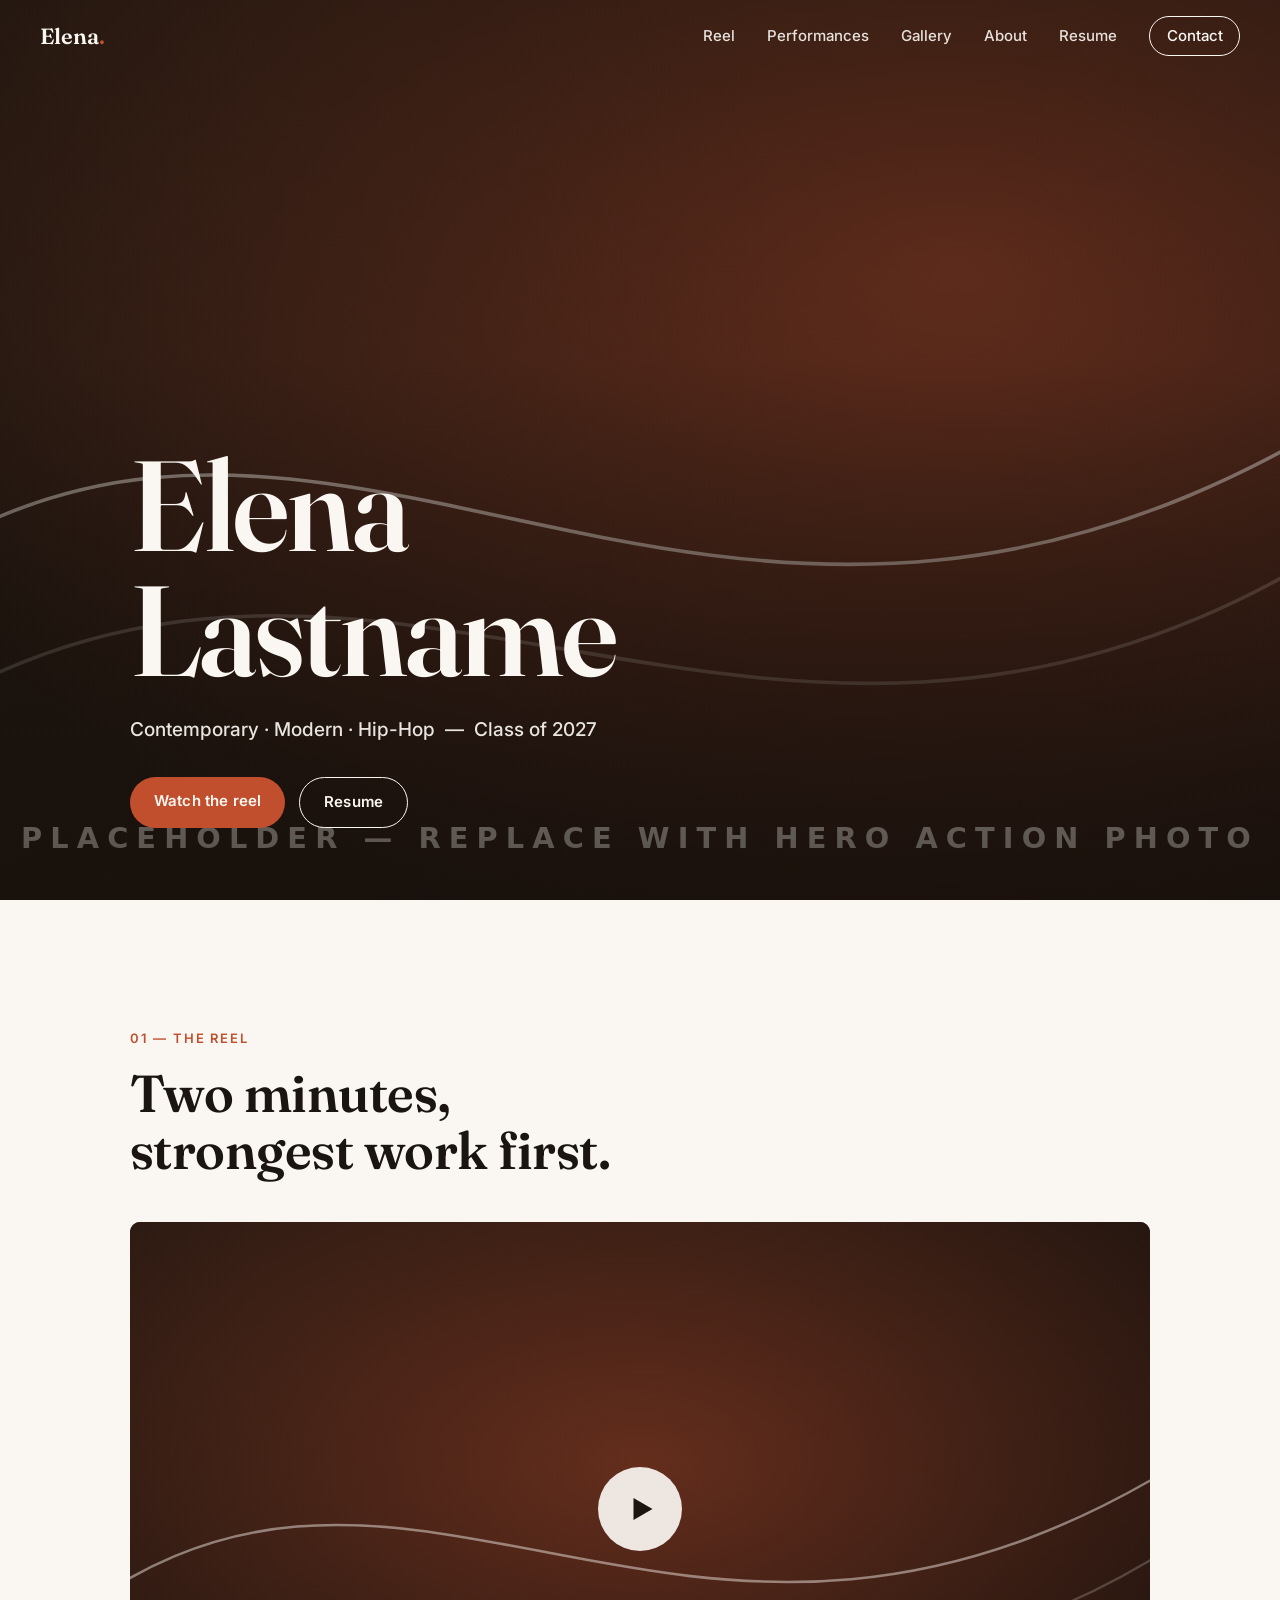
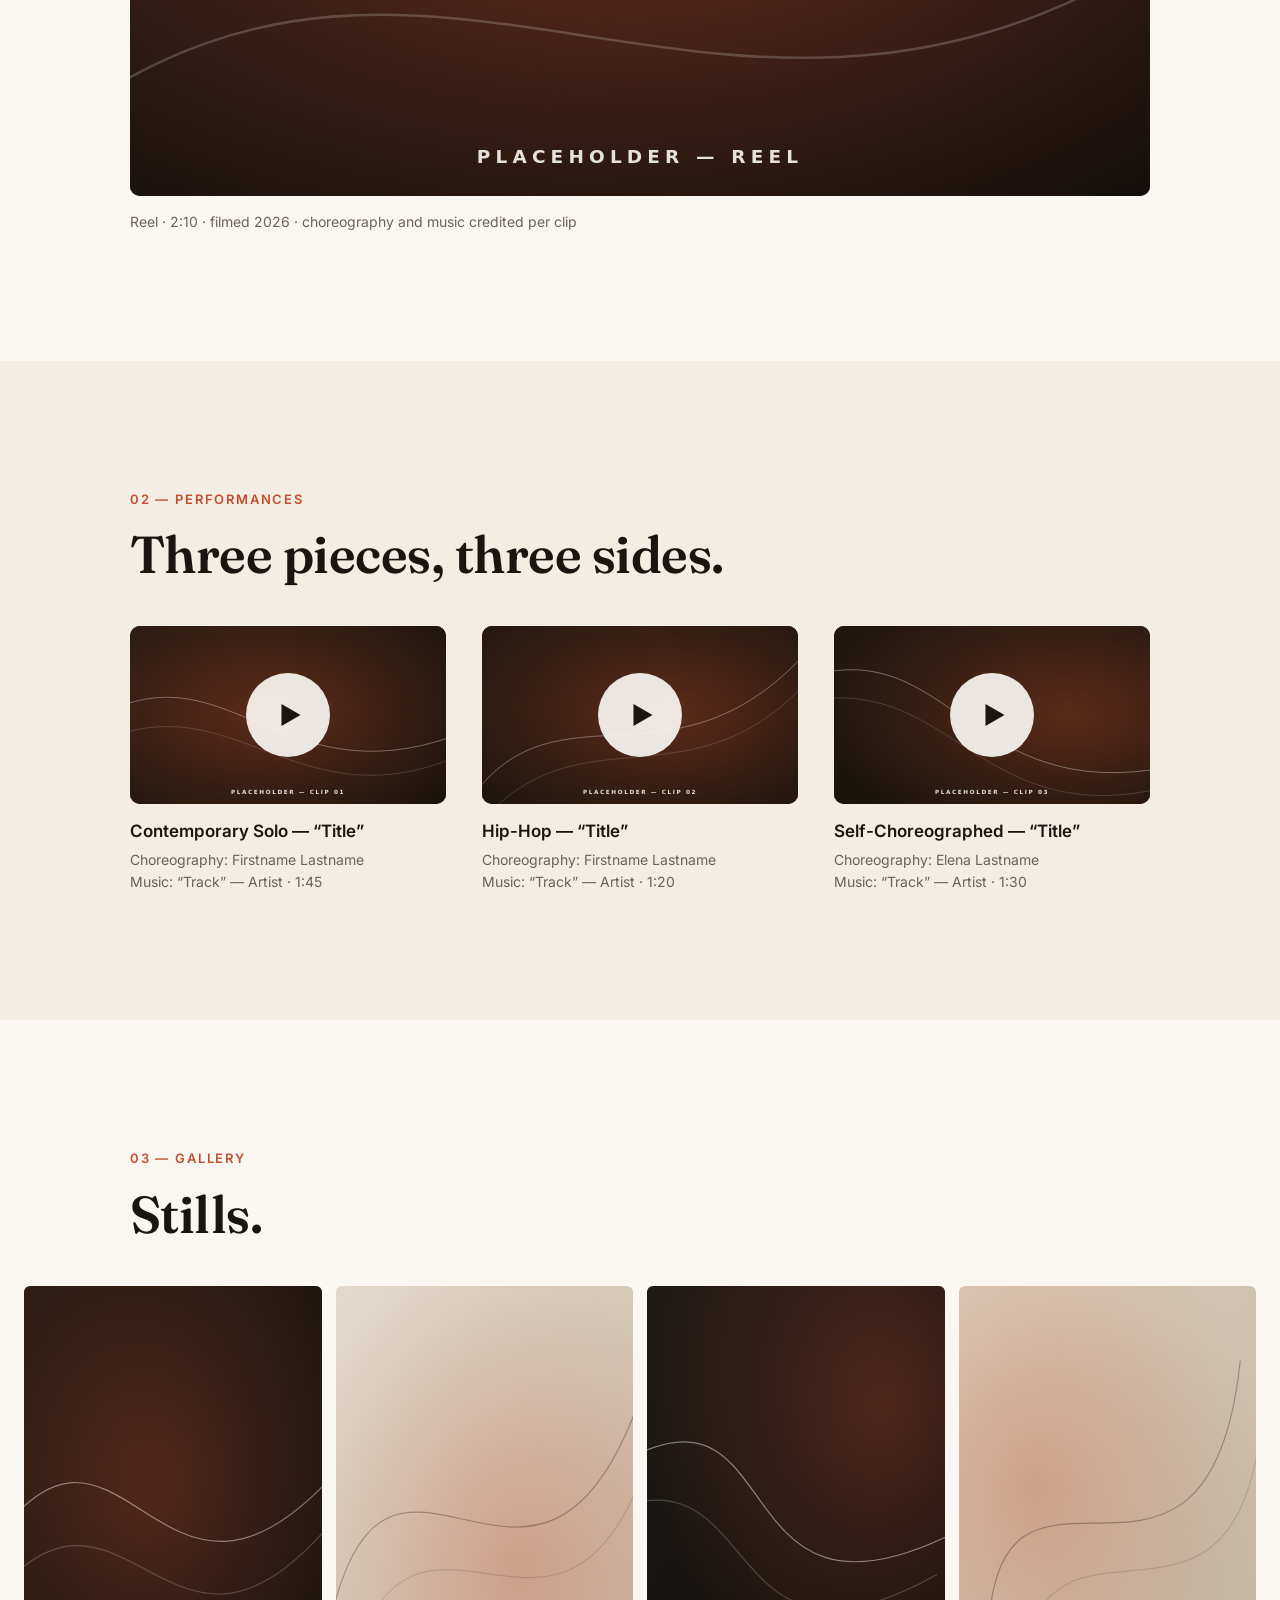
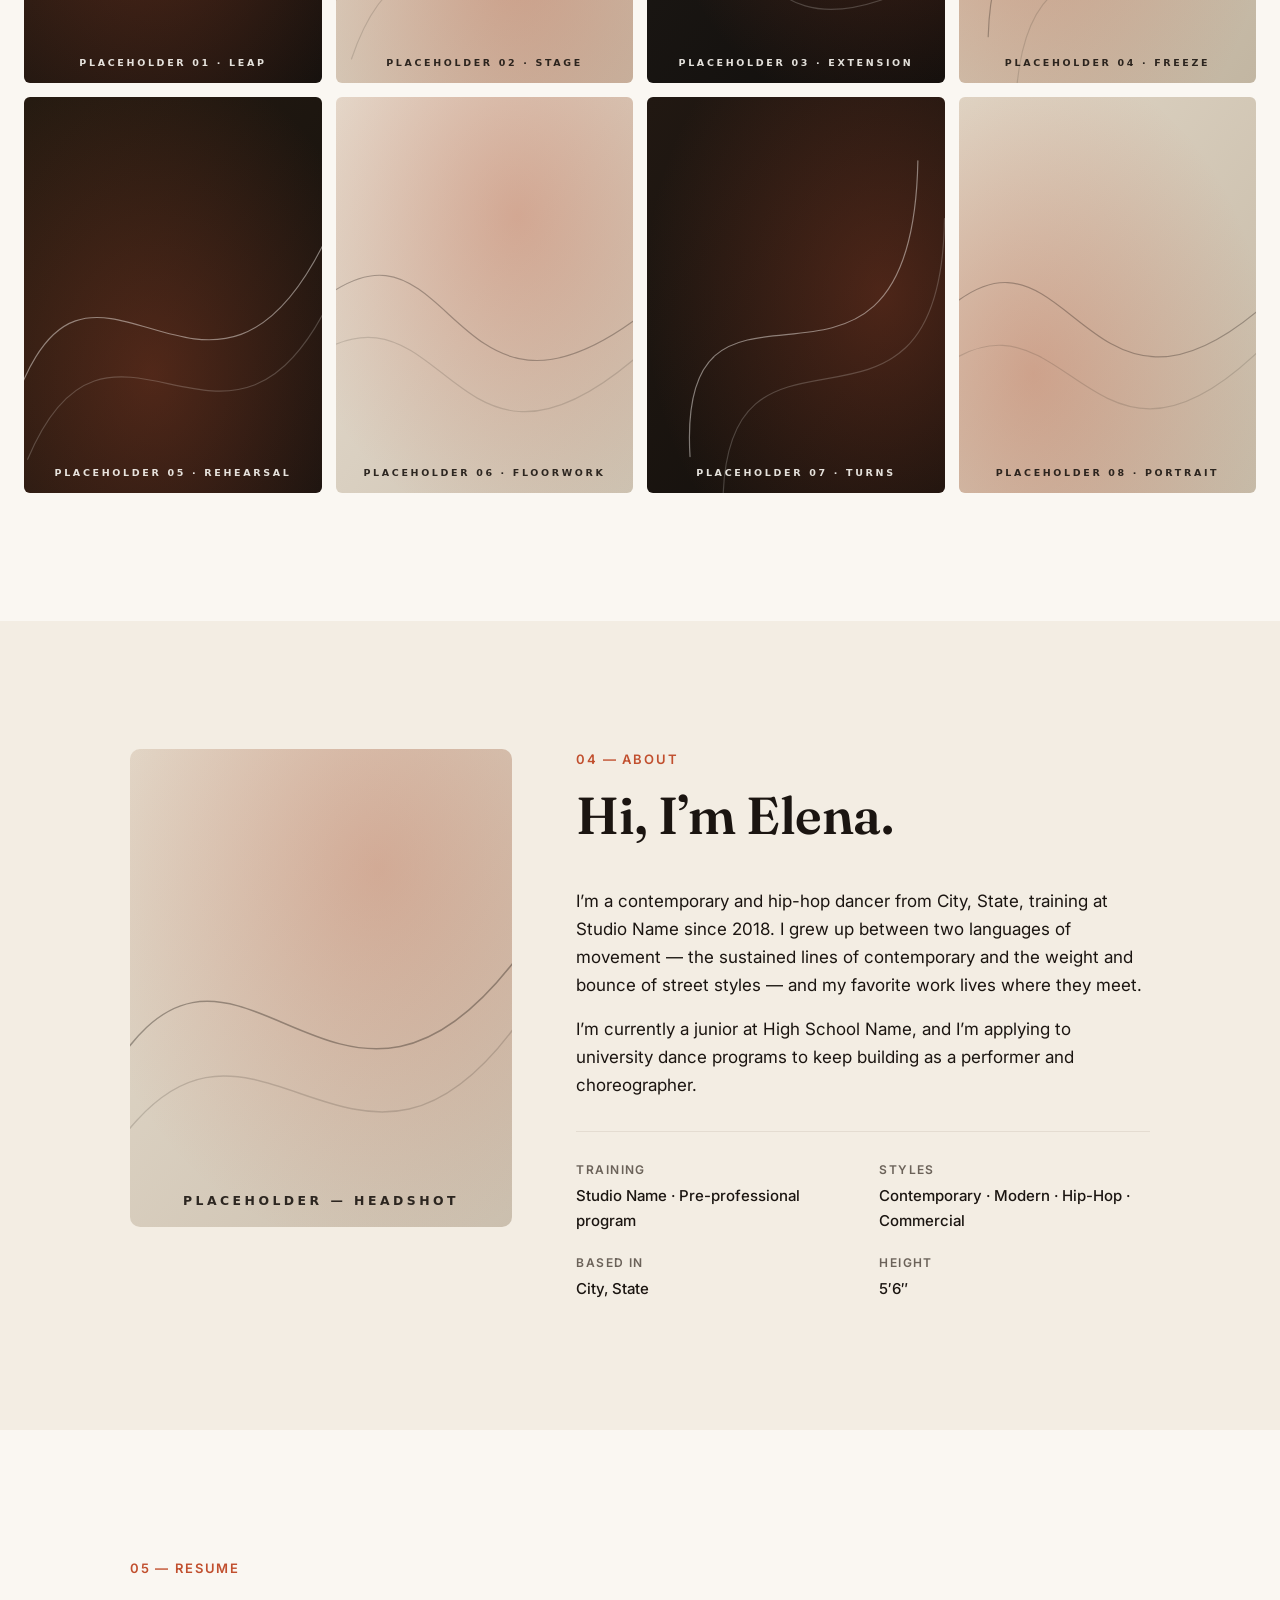
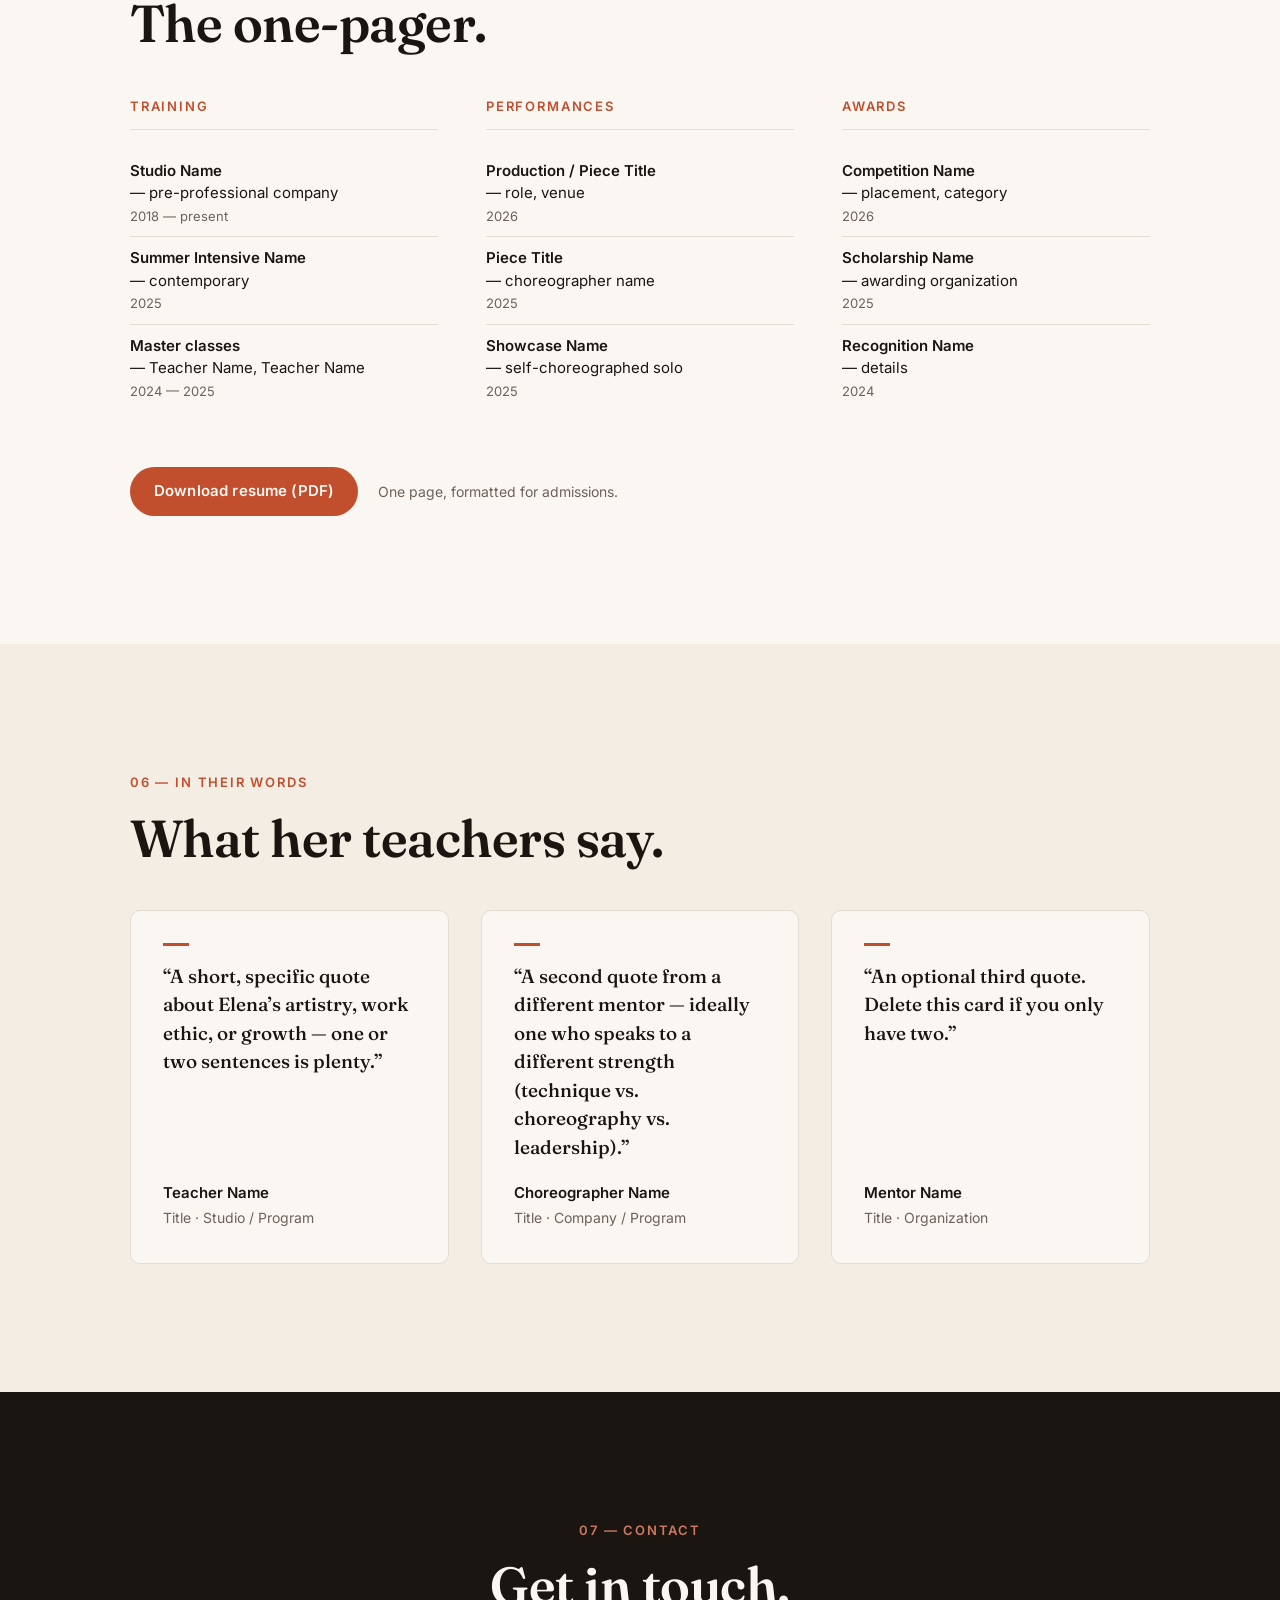
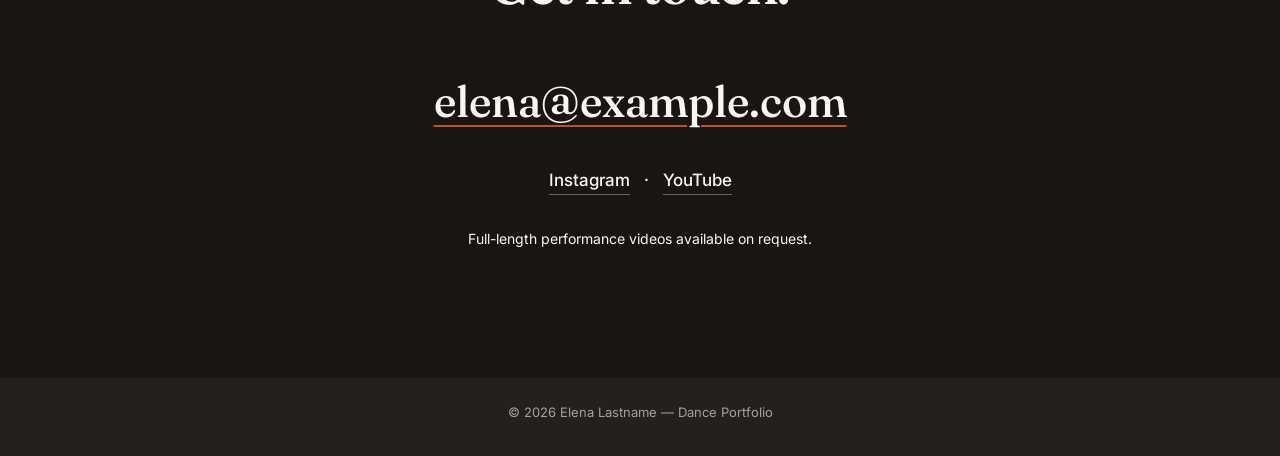
==== commit bf6a5141: "Add launch polish: SEO/discoverability, 404, print resume, recommendations Production-hardening pass" ====
--- a/index.html
+++ b/index.html
@@ -1,57 +1,316 @@
-<!doctype html>
+<!DOCTYPE html>
 <html lang="en">
 <head>
-<meta charset="utf-8">
-<meta name="viewport" content="width=device-width, initial-scale=1">
-<meta name="robots" content="noindex, nofollow">
-<meta name="generator" content="STEW-ART Designs">
-<meta name="color-scheme" content="dark">
-<title>Elena — Road to the BFA</title>
-<link rel="icon" href="data:image/svg+xml,%3Csvg xmlns='http://www.w3.org/2000/svg' viewBox='0 0 100 100'%3E%3Ctext y='.9em' font-size='90'%3E%F0%9F%A9%B0%3C/text%3E%3C/svg%3E">
-<link rel="stylesheet" href="assets/fonts.css">
-<link rel="stylesheet" href="assets/app.css">
+  <meta charset="UTF-8">
+  <meta name="viewport" content="width=device-width, initial-scale=1.0">
+
+  <!-- PLACEHOLDER: replace "Elena Lastname" with her full name, and update the description -->
+  <title>Elena Lastname — Dancer · Contemporary &amp; Hip-Hop</title>
+  <meta name="description" content="Dance portfolio of Elena Lastname — contemporary/modern and hip-hop dancer applying to university dance programs. Reel, performances, gallery, and resume.">
+  <meta name="author" content="Elena Lastname">
+  <meta name="theme-color" content="#1b1511">
+
+  <!-- PLACEHOLDER: set to the live site URL once GitHub Pages is on
+       (e.g. https://galithoc.github.io/Elena-Universities/ or a custom domain). -->
+  <link rel="canonical" href="https://example.com/">
+
+  <!-- Social sharing card (og-image.png ships with the site; swap for a real photo card anytime) -->
+  <meta property="og:type" content="website">
+  <meta property="og:site_name" content="Elena Lastname — Dance Portfolio">
+  <meta property="og:title" content="Elena Lastname — Dancer">
+  <meta property="og:description" content="Contemporary &amp; hip-hop dance portfolio: reel, performances, gallery, and resume.">
+  <meta property="og:image" content="assets/photos/og-image.png">
+  <!-- PLACEHOLDER: same live URL as canonical, above -->
+  <meta property="og:url" content="https://example.com/">
+  <meta name="twitter:card" content="summary_large_image">
+
+  <link rel="icon" type="image/svg+xml" href="assets/favicon.svg">
+  <link rel="manifest" href="site.webmanifest">
+
+  <link rel="preconnect" href="https://fonts.googleapis.com">
+  <link rel="preconnect" href="https://fonts.gstatic.com" crossorigin>
+  <link href="https://fonts.googleapis.com/css2?family=Fraunces:opsz,wght@9..144,500;9..144,600&family=Inter:wght@400;500;600&display=swap" rel="stylesheet">
+
+  <link rel="stylesheet" href="css/style.css">
+
+  <!-- Structured data: helps Elena's name surface with a rich result when faculty search for her.
+       PLACEHOLDER: fill in real name, URL, social links, school, and location. -->
+  <script type="application/ld+json">
+  {
+    "@context": "https://schema.org",
+    "@type": "Person",
+    "name": "Elena Lastname",
+    "jobTitle": "Dancer",
+    "url": "https://example.com/",
+    "image": "https://example.com/assets/photos/og-image.png",
+    "description": "Contemporary/modern and hip-hop dancer applying to university dance programs.",
+    "knowsAbout": ["Contemporary dance", "Modern dance", "Hip-hop dance", "Choreography"],
+    "sameAs": [
+      "https://instagram.com/PLACEHOLDER",
+      "https://youtube.com/@PLACEHOLDER"
+    ]
+  }
+  </script>
 </head>
 <body>
-<div class="lights" aria-hidden="true"><span class="l1"></span><span class="l2"></span><span class="l3"></span><span class="l4"></span></div>
-
-<div class="wrap">
-  <header class="h">
-    <div class="kicker reveal r1">Elena Stewart · Fall 2027 · BFA Dance</div>
-    <h1 class="reveal r2">Road to the <em>BFA</em></h1>
-    <div class="rule reveal r2"><span>✦</span></div>
-    <p class="sub reveal r3" id="subtitle">Every deadline, audition, and requirement in one place.</p>
+
+  <!-- ============ NAV ============ -->
+  <header class="site-nav" id="site-nav">
+    <a class="nav-brand" href="#top">Elena<span class="nav-brand-dot">.</span></a>
+    <button class="nav-toggle" aria-expanded="false" aria-controls="nav-menu" aria-label="Open menu">
+      <span></span><span></span>
+    </button>
+    <nav id="nav-menu" class="nav-menu">
+      <a href="#reel">Reel</a>
+      <a href="#clips">Performances</a>
+      <a href="#gallery">Gallery</a>
+      <a href="#about">About</a>
+      <a href="#resume">Resume</a>
+      <a href="#contact" class="nav-cta">Contact</a>
+    </nav>
   </header>
 
-  <nav class="nav reveal r3" id="nav" aria-label="Views">
-    <a href="#/" data-route="">Next&nbsp;Up</a>
-    <a href="#/schools" data-route="schools">Schools</a>
-    <a href="#/calendar" data-route="calendar">Calendar</a>
-    <a href="#/progress" data-route="progress">Progress</a>
-    <a href="#/compare" data-route="compare">Compare</a>
-    <a href="#/travel" data-route="travel">Travel</a>
-    <a href="#/news" data-route="news">What's&nbsp;New</a>
-    <button class="nav-gear" id="open-settings" title="Settings" aria-label="Settings">⚙︎</button>
-  </nav>
-
-  <main id="view" aria-live="polite">
-    <div class="loading">Loading…</div>
+  <main id="top">
+
+    <!-- ============ HERO ============ -->
+    <!-- PLACEHOLDER: assets/photos/hero.svg → replace with her strongest full-body action photo
+         (landscape, ≥1600px wide, well lit, Elena clearly visible). Keep the same filename or
+         update the src below. -->
+    <section class="hero">
+      <img class="hero-photo" src="assets/photos/hero.svg" alt="Elena performing — full-body action shot" fetchpriority="high">
+      <div class="hero-scrim" aria-hidden="true"></div>
+      <div class="hero-inner">
+        <!-- PLACEHOLDER: full name -->
+        <h1 class="hero-name">Elena<br>Lastname</h1>
+        <!-- PLACEHOLDER: tagline — styles + graduating class -->
+        <p class="hero-tagline">Contemporary · Modern · Hip-Hop&ensp;—&ensp;Class of 2027</p>
+        <div class="hero-actions">
+          <a class="btn btn-solid" href="#reel">Watch the reel</a>
+          <a class="btn btn-ghost" href="#resume">Resume</a>
+        </div>
+      </div>
+    </section>
+
+    <!-- ============ REEL ============ -->
+    <section class="section" id="reel">
+      <div class="container">
+        <p class="kicker reveal">01 — The Reel</p>
+        <h2 class="reveal">Two minutes,<br>strongest work first.</h2>
+        <!-- PLACEHOLDER: replace PLACEHOLDER_REEL_ID with the YouTube video ID of her reel
+             (unlisted is fine — the ID is the part after "watch?v=").
+             For Vimeo, use data-vimeo="VIDEO_ID" instead of data-yt. -->
+        <div class="video-frame reveal">
+          <button class="video-facade" data-yt="PLACEHOLDER_REEL_ID" data-title="Dance reel">
+            <img src="assets/photos/video-reel.svg" alt="" loading="lazy">
+            <span class="play-btn" aria-hidden="true"></span>
+            <span class="sr-only">Play the dance reel</span>
+          </button>
+        </div>
+        <!-- PLACEHOLDER: update length + date to match the actual reel -->
+        <p class="video-caption reveal">Reel · 2:10 · filmed 2026 · choreography and music credited per clip</p>
+      </div>
+    </section>
+
+    <!-- ============ FEATURED CLIPS ============ -->
+    <section class="section section-tint" id="clips">
+      <div class="container">
+        <p class="kicker reveal">02 — Performances</p>
+        <h2 class="reveal">Three pieces, three sides.</h2>
+        <div class="clip-grid">
+
+          <!-- PLACEHOLDER (clip 1): contemporary solo. Swap the YouTube ID, title, and credits. -->
+          <article class="clip-card reveal">
+            <div class="video-frame">
+              <button class="video-facade" data-yt="PLACEHOLDER_CLIP1_ID" data-title="Contemporary solo">
+                <img src="assets/photos/video-clip-01.svg" alt="" loading="lazy">
+                <span class="play-btn" aria-hidden="true"></span>
+                <span class="sr-only">Play contemporary solo</span>
+              </button>
+            </div>
+            <h3>Contemporary Solo — “Title”</h3>
+            <p class="clip-credits">Choreography: Firstname Lastname<br>Music: “Track” — Artist · 1:45</p>
+          </article>
+
+          <!-- PLACEHOLDER (clip 2): hip-hop / commercial piece. -->
+          <article class="clip-card reveal">
+            <div class="video-frame">
+              <button class="video-facade" data-yt="PLACEHOLDER_CLIP2_ID" data-title="Hip-hop piece">
+                <img src="assets/photos/video-clip-02.svg" alt="" loading="lazy">
+                <span class="play-btn" aria-hidden="true"></span>
+                <span class="sr-only">Play hip-hop piece</span>
+              </button>
+            </div>
+            <h3>Hip-Hop — “Title”</h3>
+            <p class="clip-credits">Choreography: Firstname Lastname<br>Music: “Track” — Artist · 1:20</p>
+          </article>
+
+          <!-- PLACEHOLDER (clip 3): self-choreographed work — admissions faculty specifically
+               value this; keep one here and label it clearly. -->
+          <article class="clip-card reveal">
+            <div class="video-frame">
+              <button class="video-facade" data-yt="PLACEHOLDER_CLIP3_ID" data-title="Self-choreographed work">
+                <img src="assets/photos/video-clip-03.svg" alt="" loading="lazy">
+                <span class="play-btn" aria-hidden="true"></span>
+                <span class="sr-only">Play self-choreographed work</span>
+              </button>
+            </div>
+            <h3>Self-Choreographed — “Title”</h3>
+            <p class="clip-credits">Choreography: Elena Lastname<br>Music: “Track” — Artist · 1:30</p>
+          </article>
+
+        </div>
+      </div>
+    </section>
+
+    <!-- ============ GALLERY ============ -->
+    <section class="section" id="gallery">
+      <div class="container">
+        <p class="kicker reveal">03 — Gallery</p>
+        <h2 class="reveal">Stills.</h2>
+      </div>
+      <!-- PLACEHOLDER: replace gallery-01…08.svg with ~8 curated photos of Elena alone
+           (mix of technique shots, stage shots, and personality). alt text below describes
+           the intended shot type for each slot. -->
+      <div class="gallery-grid container-wide">
+        <button class="gallery-item reveal"><img src="assets/photos/gallery-01.svg" alt="Leap — technique shot" loading="lazy"></button>
+        <button class="gallery-item reveal"><img src="assets/photos/gallery-02.svg" alt="Stage performance" loading="lazy"></button>
+        <button class="gallery-item reveal"><img src="assets/photos/gallery-03.svg" alt="Extension — technique shot" loading="lazy"></button>
+        <button class="gallery-item reveal"><img src="assets/photos/gallery-04.svg" alt="Hip-hop freeze — studio shot" loading="lazy"></button>
+        <button class="gallery-item reveal"><img src="assets/photos/gallery-05.svg" alt="Rehearsal moment" loading="lazy"></button>
+        <button class="gallery-item reveal"><img src="assets/photos/gallery-06.svg" alt="Contemporary floorwork" loading="lazy"></button>
+        <button class="gallery-item reveal"><img src="assets/photos/gallery-07.svg" alt="Turn sequence — stage shot" loading="lazy"></button>
+        <button class="gallery-item reveal"><img src="assets/photos/gallery-08.svg" alt="Portrait in motion" loading="lazy"></button>
+      </div>
+    </section>
+
+    <!-- ============ ABOUT ============ -->
+    <section class="section section-tint" id="about">
+      <div class="container about-grid">
+        <!-- PLACEHOLDER: assets/photos/headshot.svg → clear headshot, face visible, neutral background -->
+        <figure class="about-photo reveal">
+          <img src="assets/photos/headshot.svg" alt="Headshot of Elena" loading="lazy">
+        </figure>
+        <div class="about-text">
+          <p class="kicker reveal">04 — About</p>
+          <h2 class="reveal">Hi, I’m Elena.</h2>
+          <!-- PLACEHOLDER: short fact-based bio in her own voice — where she trains, since when,
+               what she dances, what she's working toward. 3–5 sentences, authentic over polished. -->
+          <p class="reveal">I’m a contemporary and hip-hop dancer from City, State, training at
+          Studio Name since 2018. I grew up between two languages of movement — the sustained
+          lines of contemporary and the weight and bounce of street styles — and my favorite
+          work lives where they meet.</p>
+          <p class="reveal">I’m currently a junior at High School Name, and I’m applying to
+          university dance programs to keep building as a performer and choreographer.</p>
+          <dl class="facts reveal">
+            <!-- PLACEHOLDER: quick facts — keep short; height is fine to list, per admissions norms -->
+            <div><dt>Training</dt><dd>Studio Name · Pre-professional program</dd></div>
+            <div><dt>Styles</dt><dd>Contemporary · Modern · Hip-Hop · Commercial</dd></div>
+            <div><dt>Based in</dt><dd>City, State</dd></div>
+            <div><dt>Height</dt><dd>5′6″</dd></div>
+          </dl>
+        </div>
+      </div>
+    </section>
+
+    <!-- ============ RESUME ============ -->
+    <section class="section" id="resume">
+      <div class="container">
+        <p class="kicker reveal">05 — Resume</p>
+        <h2 class="reveal">The one-pager.</h2>
+        <div class="resume-grid">
+          <!-- PLACEHOLDER: fill each column with her real highlights — curated, not exhaustive.
+               Double-check every choreographer/teacher spelling: misspellings actively hurt. -->
+          <div class="resume-col reveal">
+            <h3>Training</h3>
+            <ul>
+              <li><strong>Studio Name</strong> — pre-professional company<span>2018 — present</span></li>
+              <li><strong>Summer Intensive Name</strong> — contemporary<span>2025</span></li>
+              <li><strong>Master classes</strong> — Teacher Name, Teacher Name<span>2024 — 2025</span></li>
+            </ul>
+          </div>
+          <div class="resume-col reveal">
+            <h3>Performances</h3>
+            <ul>
+              <li><strong>Production / Piece Title</strong> — role, venue<span>2026</span></li>
+              <li><strong>Piece Title</strong> — choreographer name<span>2025</span></li>
+              <li><strong>Showcase Name</strong> — self-choreographed solo<span>2025</span></li>
+            </ul>
+          </div>
+          <div class="resume-col reveal">
+            <h3>Awards</h3>
+            <ul>
+              <li><strong>Competition Name</strong> — placement, category<span>2026</span></li>
+              <li><strong>Scholarship Name</strong> — awarding organization<span>2025</span></li>
+              <li><strong>Recognition Name</strong> — details<span>2024</span></li>
+            </ul>
+          </div>
+        </div>
+        <!-- PLACEHOLDER: assets/resume/elena-dance-resume.pdf → her real one-page resume,
+             plainly formatted (schools often require their own template — keep the PDF simple). -->
+        <p class="resume-download reveal">
+          <a class="btn btn-solid" href="assets/resume/elena-dance-resume.pdf" download>Download resume (PDF)</a>
+          <span class="resume-note">One page, formatted for admissions.</span>
+        </p>
+      </div>
+    </section>
+
+    <!-- ============ RECOMMENDATIONS ============ -->
+    <!-- PLACEHOLDER: 2–3 short quotes from teachers/choreographers/mentors, with attribution.
+         Endorsements from recognizable teachers carry real weight with admissions faculty.
+         Get each person's OK before quoting them, and spell every name correctly. -->
+    <section class="section section-tint" id="recommendations">
+      <div class="container">
+        <p class="kicker reveal">06 — In their words</p>
+        <h2 class="reveal">What her teachers say.</h2>
+        <div class="quote-grid">
+          <figure class="quote-card reveal">
+            <blockquote>“A short, specific quote about Elena’s artistry, work ethic, or growth — one or two sentences is plenty.”</blockquote>
+            <figcaption><strong>Teacher Name</strong><span>Title · Studio / Program</span></figcaption>
+          </figure>
+          <figure class="quote-card reveal">
+            <blockquote>“A second quote from a different mentor — ideally one who speaks to a different strength (technique vs. choreography vs. leadership).”</blockquote>
+            <figcaption><strong>Choreographer Name</strong><span>Title · Company / Program</span></figcaption>
+          </figure>
+          <figure class="quote-card reveal">
+            <blockquote>“An optional third quote. Delete this card if you only have two.”</blockquote>
+            <figcaption><strong>Mentor Name</strong><span>Title · Organization</span></figcaption>
+          </figure>
+        </div>
+      </div>
+    </section>
+
+    <!-- ============ CONTACT ============ -->
+    <section class="section section-dark" id="contact">
+      <div class="container contact-inner">
+        <p class="kicker reveal">07 — Contact</p>
+        <h2 class="reveal">Get in touch.</h2>
+        <!-- PLACEHOLDER: real email address (in both href and text), and real social links.
+             Delete any social link she doesn't want listed. -->
+        <a class="contact-email reveal" href="mailto:elena@example.com">elena@example.com</a>
+        <p class="contact-socials reveal">
+          <a href="https://instagram.com/PLACEHOLDER" rel="noopener">Instagram</a>
+          <span aria-hidden="true">·</span>
+          <a href="https://youtube.com/@PLACEHOLDER" rel="noopener">YouTube</a>
+        </p>
+        <p class="contact-note reveal">Full-length performance videos available on request.</p>
+      </div>
+    </section>
+
   </main>
 
-  <footer class="foot">
-    <div class="foot-brand">Elena — Road to the BFA</div>
-    <div class="credit">Made with love · Design by <span class="studio">STEW-ART Designs</span></div>
+  <footer class="site-footer">
+    <!-- PLACEHOLDER: name -->
+    <p>© 2026 Elena Lastname — Dance Portfolio</p>
   </footer>
-</div>
-
-<!-- settings sheet -->
-<div class="sheet-backdrop" id="settings-backdrop" hidden></div>
-<aside class="sheet" id="settings-sheet" hidden aria-modal="true" role="dialog" aria-label="Settings">
-  <div class="sheet-h"><b>Settings</b><button class="sheet-x" id="close-settings" aria-label="Close">×</button></div>
-  <div class="sheet-body" id="settings-body"></div>
-</aside>
-
-<div class="toast" id="toast" role="status" aria-live="polite"></div>
-
-<script src="assets/app.js"></script>
+
+  <!-- Lightbox (used by the gallery) -->
+  <div class="lightbox" id="lightbox" hidden>
+    <button class="lightbox-close" aria-label="Close">×</button>
+    <button class="lightbox-prev" aria-label="Previous photo">‹</button>
+    <img class="lightbox-img" src="" alt="">
+    <button class="lightbox-next" aria-label="Next photo">›</button>
+  </div>
+
+  <script src="js/main.js" defer></script>
 </body>
 </html>
--- a/css/style.css
+++ b/css/style.css
@@ -0,0 +1,503 @@
+/* ============================================================
+   Elena — Dance Portfolio
+   Palette: warm ink on warm paper, single coral accent.
+   Type: Fraunces (display) + Inter (body).
+   ============================================================ */
+
+:root {
+  --ink: #1b1511;
+  --ink-soft: #6b6259;
+  --paper: #faf7f2;
+  --paper-tint: #f3ede3;
+  --line: #e4dcd1;
+  --accent: #c14f2e;
+  --accent-deep: #a8431f;
+
+  --font-display: "Fraunces", Georgia, serif;
+  --font-body: "Inter", system-ui, -apple-system, sans-serif;
+
+  --nav-h: 4.5rem;
+  --radius: 10px;
+  --container: 1100px;
+  --container-wide: 1400px;
+}
+
+/* ---------- Reset-lite ---------- */
+*, *::before, *::after { box-sizing: border-box; }
+html { -webkit-text-size-adjust: 100%; }
+body {
+  margin: 0;
+  font-family: var(--font-body);
+  font-size: 1.0625rem;
+  line-height: 1.65;
+  color: var(--ink);
+  background: var(--paper);
+}
+img { max-width: 100%; display: block; }
+h1, h2, h3, p, ul, dl, dd, figure { margin: 0; }
+ul { padding: 0; list-style: none; }
+button { font: inherit; color: inherit; background: none; border: 0; padding: 0; cursor: pointer; }
+a { color: inherit; }
+
+@media (prefers-reduced-motion: no-preference) {
+  html { scroll-behavior: smooth; }
+}
+
+:focus-visible { outline: 2px solid var(--accent); outline-offset: 3px; }
+
+.sr-only {
+  position: absolute; width: 1px; height: 1px; padding: 0; margin: -1px;
+  overflow: hidden; clip: rect(0 0 0 0); white-space: nowrap; border: 0;
+}
+
+.container { max-width: var(--container); margin-inline: auto; padding-inline: clamp(1.25rem, 4vw, 2.5rem); }
+.container-wide { max-width: var(--container-wide); margin-inline: auto; padding-inline: clamp(0.75rem, 2vw, 1.5rem); }
+
+/* ---------- Type ---------- */
+h2 {
+  font-family: var(--font-display);
+  font-weight: 600;
+  font-size: clamp(2rem, 5vw, 3.25rem);
+  line-height: 1.08;
+  letter-spacing: -0.01em;
+  margin-bottom: clamp(1.75rem, 4vw, 2.75rem);
+}
+.kicker {
+  font-size: 0.8125rem;
+  font-weight: 600;
+  letter-spacing: 0.14em;
+  text-transform: uppercase;
+  color: var(--accent);
+  margin-bottom: 1rem;
+}
+
+/* ---------- Buttons ---------- */
+.btn {
+  display: inline-block;
+  padding: 0.8em 1.6em;
+  border-radius: 999px;
+  font-weight: 600;
+  font-size: 0.9375rem;
+  letter-spacing: 0.01em;
+  text-decoration: none;
+  transition: background-color 0.2s ease, color 0.2s ease, border-color 0.2s ease, transform 0.2s ease;
+}
+.btn-solid { background: var(--accent); color: var(--paper); }
+.btn-solid:hover { background: var(--accent-deep); }
+.btn-ghost { border: 1.5px solid currentColor; }
+.btn-ghost:hover { background: var(--paper); color: var(--ink); border-color: var(--paper); }
+.btn:active { transform: scale(0.98); }
+
+/* ---------- Nav ---------- */
+.site-nav {
+  position: fixed;
+  inset: 0 0 auto 0;
+  z-index: 50;
+  height: var(--nav-h);
+  display: flex;
+  align-items: center;
+  justify-content: space-between;
+  padding-inline: clamp(1.25rem, 4vw, 2.5rem);
+  color: var(--paper);
+  transition: background-color 0.25s ease, color 0.25s ease, box-shadow 0.25s ease;
+}
+.site-nav.scrolled {
+  color: var(--ink);
+  background: color-mix(in srgb, var(--paper) 88%, transparent);
+  -webkit-backdrop-filter: blur(10px);
+  backdrop-filter: blur(10px);
+  box-shadow: 0 1px 0 var(--line);
+}
+.nav-brand {
+  font-family: var(--font-display);
+  font-weight: 600;
+  font-size: 1.375rem;
+  text-decoration: none;
+}
+.nav-brand-dot { color: var(--accent); }
+.nav-menu { display: flex; align-items: center; gap: clamp(1rem, 2.5vw, 2rem); }
+.nav-menu a {
+  font-size: 0.9375rem;
+  font-weight: 500;
+  text-decoration: none;
+  opacity: 0.9;
+}
+.nav-menu a:hover { opacity: 1; text-decoration: underline; text-underline-offset: 5px; text-decoration-color: var(--accent); }
+.nav-menu .nav-cta {
+  padding: 0.45em 1.1em;
+  border: 1.5px solid currentColor;
+  border-radius: 999px;
+  opacity: 1;
+}
+.nav-menu .nav-cta:hover { text-decoration: none; background: var(--accent); border-color: var(--accent); color: var(--paper); }
+
+.nav-toggle { display: none; }
+
+@media (max-width: 760px) {
+  .nav-toggle {
+    display: grid;
+    gap: 6px;
+    padding: 0.75rem 0.25rem;
+    z-index: 60;
+  }
+  .nav-toggle span {
+    width: 26px; height: 2px;
+    background: currentColor;
+    transition: transform 0.25s ease, opacity 0.25s ease;
+  }
+  .nav-toggle[aria-expanded="true"] span:first-child { transform: translateY(4px) rotate(45deg); }
+  .nav-toggle[aria-expanded="true"] span:last-child { transform: translateY(-4px) rotate(-45deg); }
+
+  .nav-menu {
+    position: fixed;
+    inset: 0;
+    z-index: 55;
+    flex-direction: column;
+    justify-content: center;
+    gap: 2rem;
+    background: var(--paper);
+    color: var(--ink);
+    transform: translateY(-100%);
+    visibility: hidden;
+    transition: transform 0.3s ease, visibility 0.3s ease;
+  }
+  .site-nav.open .nav-menu { transform: translateY(0); visibility: visible; }
+  .site-nav.open { color: var(--ink); }
+  .nav-menu a { font-size: 1.375rem; }
+}
+
+/* ---------- Hero ---------- */
+.hero {
+  position: relative;
+  min-height: 100svh;
+  display: flex;
+  align-items: flex-end;
+  color: var(--paper);
+}
+.hero-photo {
+  position: absolute;
+  inset: 0;
+  width: 100%;
+  height: 100%;
+  object-fit: cover;
+}
+.hero-scrim {
+  position: absolute;
+  inset: 0;
+  background: linear-gradient(to bottom, rgba(24, 16, 11, 0.35) 0%, rgba(24, 16, 11, 0.15) 40%, rgba(24, 16, 11, 0.72) 100%);
+}
+.hero-inner {
+  position: relative;
+  width: 100%;
+  max-width: var(--container);
+  margin-inline: auto;
+  padding: 0 clamp(1.25rem, 4vw, 2.5rem) clamp(3rem, 8vh, 5.5rem);
+}
+.hero-name {
+  font-family: var(--font-display);
+  font-weight: 600;
+  font-size: clamp(3.25rem, 11vw, 8rem);
+  line-height: 0.98;
+  letter-spacing: -0.015em;
+  margin-bottom: 1.25rem;
+}
+.hero-tagline {
+  font-size: clamp(1rem, 2vw, 1.1875rem);
+  font-weight: 500;
+  opacity: 0.92;
+  margin-bottom: 2rem;
+}
+.hero-actions { display: flex; flex-wrap: wrap; gap: 0.875rem; }
+
+/* ---------- Sections ---------- */
+.section { padding-block: clamp(4.5rem, 11vw, 8rem); scroll-margin-top: var(--nav-h); }
+.section-tint { background: var(--paper-tint); }
+.section-dark { background: var(--ink); color: var(--paper); }
+
+/* ---------- Video ---------- */
+.video-frame {
+  position: relative;
+  aspect-ratio: 16 / 9;
+  border-radius: var(--radius);
+  overflow: hidden;
+  background: var(--ink);
+}
+.video-frame iframe { position: absolute; inset: 0; width: 100%; height: 100%; border: 0; }
+.video-facade { position: absolute; inset: 0; width: 100%; }
+.video-facade img { width: 100%; height: 100%; object-fit: cover; transition: transform 0.4s ease, opacity 0.3s ease; }
+.video-facade:hover img { transform: scale(1.03); opacity: 0.9; }
+.play-btn {
+  position: absolute;
+  top: 50%; left: 50%;
+  translate: -50% -50%;
+  width: clamp(56px, 9vw, 84px);
+  aspect-ratio: 1;
+  border-radius: 50%;
+  background: color-mix(in srgb, var(--paper) 92%, transparent);
+  transition: background-color 0.2s ease, scale 0.2s ease;
+}
+.play-btn::after {
+  content: "";
+  position: absolute;
+  top: 50%; left: 53%;
+  translate: -50% -50%;
+  border-style: solid;
+  border-width: 11px 0 11px 19px;
+  border-color: transparent transparent transparent var(--ink);
+}
+.video-facade:hover .play-btn { background: var(--accent); scale: 1.06; }
+.video-facade:hover .play-btn::after { border-left-color: var(--paper); }
+
+.video-note {
+  position: absolute;
+  inset: 0;
+  display: grid;
+  place-items: center;
+  padding: 1.5rem;
+  text-align: center;
+  background: color-mix(in srgb, var(--ink) 88%, transparent);
+  color: var(--paper);
+  font-size: 0.9375rem;
+  line-height: 1.5;
+}
+.video-caption {
+  margin-top: 0.875rem;
+  font-size: 0.875rem;
+  color: var(--ink-soft);
+}
+
+/* ---------- Featured clips ---------- */
+.clip-grid {
+  display: grid;
+  grid-template-columns: repeat(3, 1fr);
+  gap: clamp(1.5rem, 3vw, 2.25rem);
+}
+@media (max-width: 900px) { .clip-grid { grid-template-columns: 1fr; max-width: 620px; } }
+.clip-card h3 {
+  font-size: 1.0625rem;
+  font-weight: 600;
+  margin-top: 1rem;
+  line-height: 1.35;
+}
+.clip-credits {
+  margin-top: 0.375rem;
+  font-size: 0.875rem;
+  line-height: 1.55;
+  color: var(--ink-soft);
+}
+
+/* ---------- Gallery ---------- */
+.gallery-grid {
+  display: grid;
+  grid-template-columns: repeat(4, 1fr);
+  gap: clamp(0.5rem, 1.2vw, 0.875rem);
+}
+@media (max-width: 900px) { .gallery-grid { grid-template-columns: repeat(2, 1fr); } }
+.gallery-item {
+  border-radius: calc(var(--radius) - 4px);
+  overflow: hidden;
+  aspect-ratio: 3 / 4;
+}
+.gallery-item img {
+  width: 100%; height: 100%;
+  object-fit: cover;
+  transition: transform 0.45s ease;
+}
+.gallery-item:hover img { transform: scale(1.04); }
+
+/* ---------- Lightbox ---------- */
+.lightbox {
+  position: fixed;
+  inset: 0;
+  z-index: 100;
+  display: grid;
+  place-items: center;
+  background: rgba(18, 12, 8, 0.93);
+}
+.lightbox[hidden] { display: none; }
+.lightbox-img {
+  max-width: min(92vw, 1100px);
+  max-height: 84vh;
+  border-radius: var(--radius);
+}
+.lightbox button {
+  position: absolute;
+  color: var(--paper);
+  font-size: 2.25rem;
+  line-height: 1;
+  padding: 0.5rem 0.875rem;
+  opacity: 0.8;
+}
+.lightbox button:hover { opacity: 1; }
+.lightbox-close { top: 1rem; right: 1.25rem; }
+.lightbox-prev { left: 0.75rem; top: 50%; translate: 0 -50%; }
+.lightbox-next { right: 0.75rem; top: 50%; translate: 0 -50%; }
+
+/* ---------- About ---------- */
+.about-grid {
+  display: grid;
+  grid-template-columns: 2fr 3fr;
+  gap: clamp(2rem, 5vw, 4rem);
+  align-items: start;
+}
+@media (max-width: 820px) { .about-grid { grid-template-columns: 1fr; max-width: 620px; } }
+.about-photo {
+  border-radius: var(--radius);
+  overflow: hidden;
+  aspect-ratio: 4 / 5;
+}
+.about-photo img { width: 100%; height: 100%; object-fit: cover; }
+.about-text p + p { margin-top: 1rem; }
+.facts {
+  margin-top: 2rem;
+  display: grid;
+  grid-template-columns: 1fr 1fr;
+  gap: 1.25rem 2rem;
+  border-top: 1px solid var(--line);
+  padding-top: 1.75rem;
+}
+@media (max-width: 480px) { .facts { grid-template-columns: 1fr; } }
+.facts dt {
+  font-size: 0.75rem;
+  font-weight: 600;
+  letter-spacing: 0.12em;
+  text-transform: uppercase;
+  color: var(--ink-soft);
+  margin-bottom: 0.25rem;
+}
+.facts dd { font-weight: 500; font-size: 0.9375rem; }
+
+/* ---------- Resume ---------- */
+.resume-grid {
+  display: grid;
+  grid-template-columns: repeat(3, 1fr);
+  gap: clamp(2rem, 4vw, 3rem);
+}
+@media (max-width: 900px) { .resume-grid { grid-template-columns: 1fr; max-width: 620px; } }
+.resume-col h3 {
+  font-size: 0.8125rem;
+  font-weight: 600;
+  letter-spacing: 0.14em;
+  text-transform: uppercase;
+  color: var(--accent);
+  padding-bottom: 0.75rem;
+  border-bottom: 1px solid var(--line);
+  margin-bottom: 1.25rem;
+}
+.resume-col li { padding-block: 0.625rem; font-size: 0.9375rem; line-height: 1.5; }
+.resume-col li + li { border-top: 1px solid var(--line); }
+.resume-col li strong { display: block; font-weight: 600; }
+.resume-col li span {
+  display: block;
+  margin-top: 0.125rem;
+  font-size: 0.8125rem;
+  color: var(--ink-soft);
+}
+.resume-download {
+  margin-top: clamp(2.5rem, 5vw, 3.5rem);
+  display: flex;
+  align-items: center;
+  flex-wrap: wrap;
+  gap: 1.25rem;
+}
+.resume-note { font-size: 0.875rem; color: var(--ink-soft); }
+
+/* ---------- Contact ---------- */
+.contact-inner { text-align: center; }
+#contact .kicker { color: color-mix(in srgb, var(--accent) 75%, var(--paper)); }
+.contact-email {
+  display: inline-block;
+  font-family: var(--font-display);
+  font-weight: 500;
+  font-size: clamp(1.5rem, 4.5vw, 2.75rem);
+  text-decoration: underline;
+  text-decoration-color: var(--accent);
+  text-decoration-thickness: 2px;
+  text-underline-offset: 8px;
+  margin-block: 0.5rem 1.75rem;
+  overflow-wrap: anywhere;
+}
+.contact-email:hover { text-decoration-color: var(--paper); }
+.contact-socials { display: flex; justify-content: center; gap: 0.875rem; font-weight: 500; }
+.contact-socials a { text-decoration: none; border-bottom: 1px solid color-mix(in srgb, var(--paper) 35%, transparent); }
+.contact-socials a:hover { border-bottom-color: var(--accent); }
+.contact-note { margin-top: 2rem; font-size: 0.875rem; opacity: 0.7; }
+
+/* ---------- Recommendations ---------- */
+.quote-grid {
+  display: grid;
+  grid-template-columns: repeat(3, 1fr);
+  gap: clamp(1.25rem, 3vw, 2rem);
+}
+@media (max-width: 900px) { .quote-grid { grid-template-columns: 1fr; max-width: 620px; } }
+.quote-card {
+  background: var(--paper);
+  border: 1px solid var(--line);
+  border-radius: var(--radius);
+  padding: clamp(1.5rem, 3vw, 2rem);
+  display: flex;
+  flex-direction: column;
+  gap: 1.25rem;
+}
+.quote-card blockquote {
+  margin: 0;
+  font-family: var(--font-display);
+  font-weight: 500;
+  font-size: 1.1875rem;
+  line-height: 1.5;
+  text-wrap: pretty;
+}
+.quote-card blockquote::before {
+  content: "";
+  display: block;
+  width: 26px;
+  height: 3px;
+  background: var(--accent);
+  margin-bottom: 1rem;
+}
+.quote-card figcaption { margin-top: auto; font-size: 0.9375rem; }
+.quote-card figcaption strong { display: block; font-weight: 600; }
+.quote-card figcaption span { color: var(--ink-soft); font-size: 0.875rem; }
+
+/* ---------- Footer ---------- */
+.site-footer {
+  background: var(--ink);
+  color: var(--paper);
+  text-align: center;
+  padding: 1.5rem 1rem 2rem;
+  font-size: 0.8125rem;
+  opacity: 0.95;
+}
+.site-footer p { opacity: 0.6; }
+
+/* ---------- Scroll reveal (JS + motion-OK only) ---------- */
+@media (prefers-reduced-motion: no-preference) {
+  .js .reveal {
+    opacity: 0;
+    transform: translateY(22px);
+    transition: opacity 0.7s ease, transform 0.7s cubic-bezier(0.2, 0.6, 0.2, 1);
+  }
+  .js .reveal.in-view { opacity: 1; transform: none; }
+}
+
+/* ---------- Print (clean paper fallback for the resume) ---------- */
+@media print {
+  :root { --paper: #fff; --paper-tint: #fff; --ink: #000; --ink-soft: #333; }
+  body { color: #000; background: #fff; font-size: 11pt; }
+  /* Reveals must never hide content on paper */
+  .js .reveal { opacity: 1 !important; transform: none !important; }
+  /* Drop the interactive / heavy-visual chrome */
+  .site-nav, .hero, #reel, #clips, #gallery, #recommendations,
+  .resume-download, .lightbox, .nav-toggle { display: none !important; }
+  .section { padding-block: 0 !important; }
+  .section-dark, .site-footer { background: #fff !important; color: #000 !important; opacity: 1 !important; }
+  .site-footer p { opacity: 1 !important; }
+  /* Lead the printout with name + contact, then the resume */
+  #about { display: block !important; }
+  .about-photo { display: none !important; }
+  .about-grid { grid-template-columns: 1fr !important; }
+  #resume { break-before: auto; }
+  .resume-grid { grid-template-columns: repeat(3, 1fr) !important; }
+  a[href^="http"]::after { content: " (" attr(href) ")"; font-size: 0.85em; color: #555; word-break: break-all; }
+  a[href^="#"]::after, a[href^="mailto"]::after { content: ""; }
+}
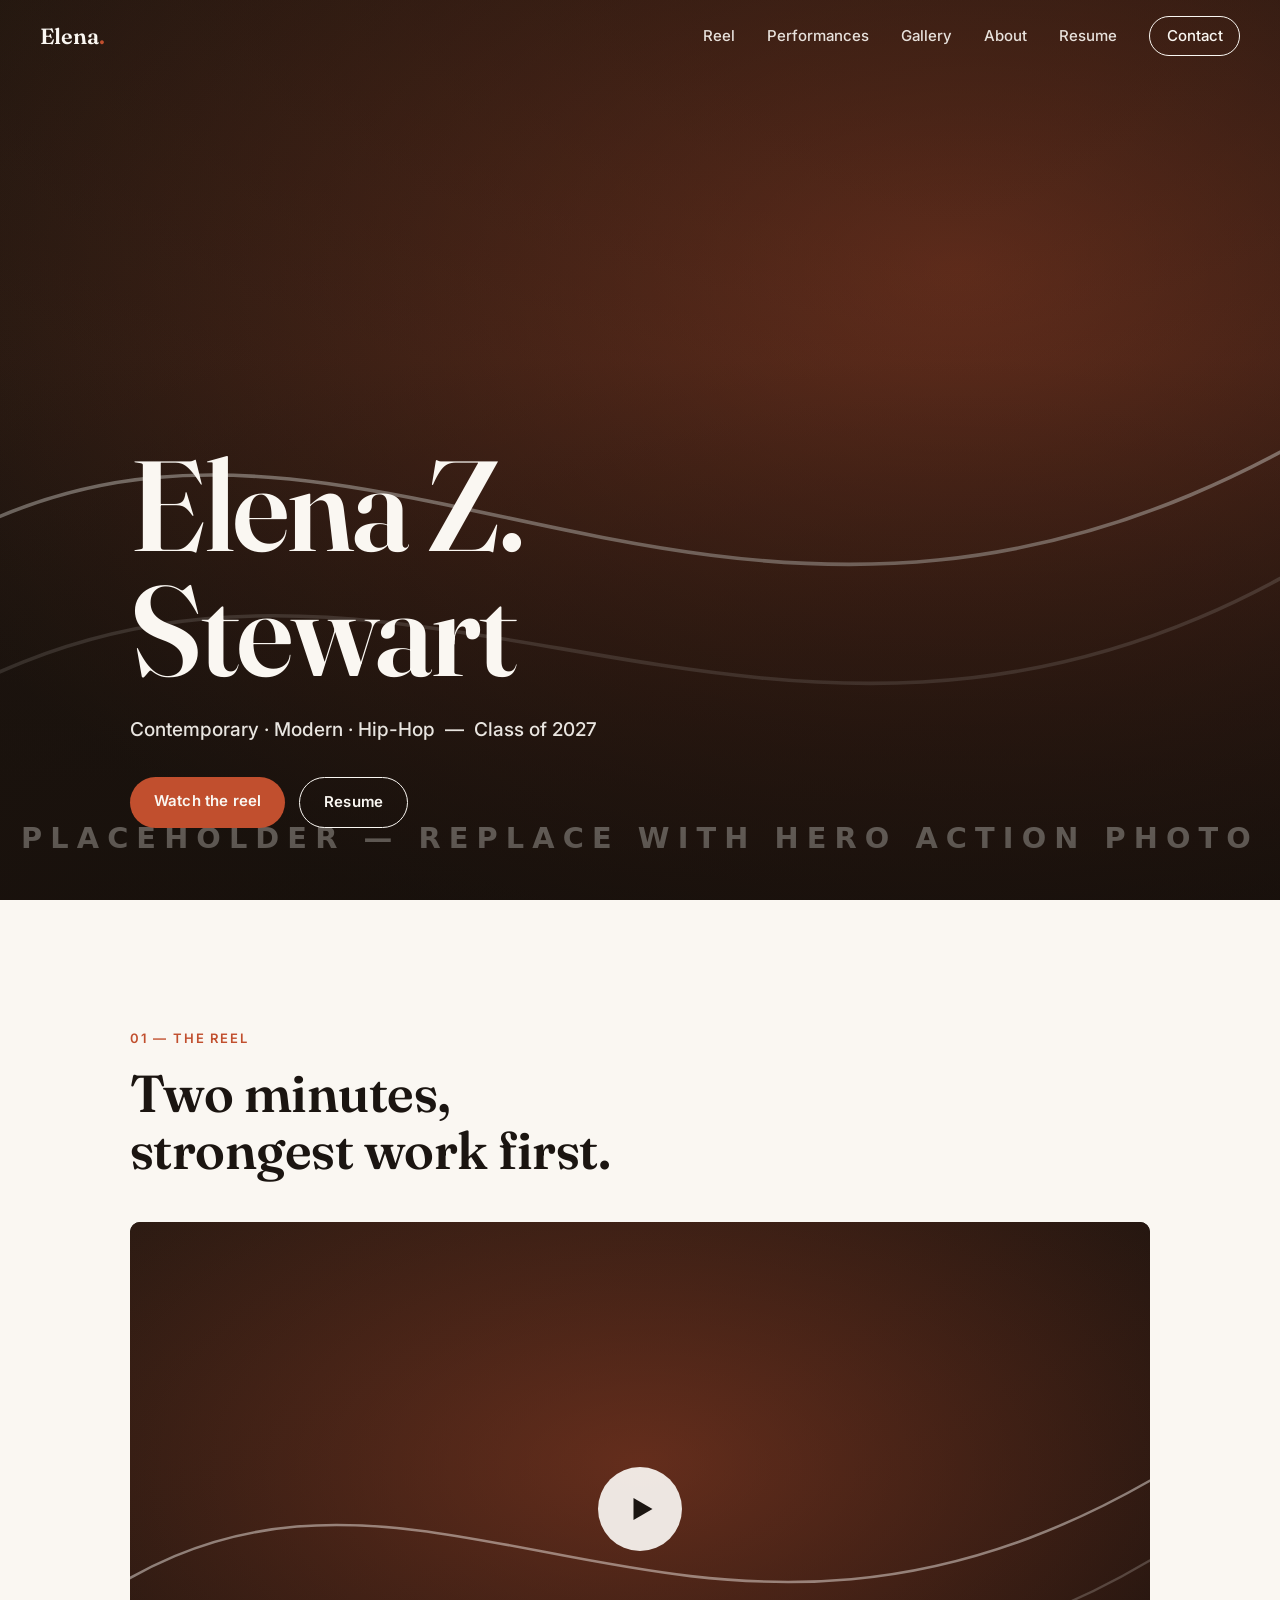
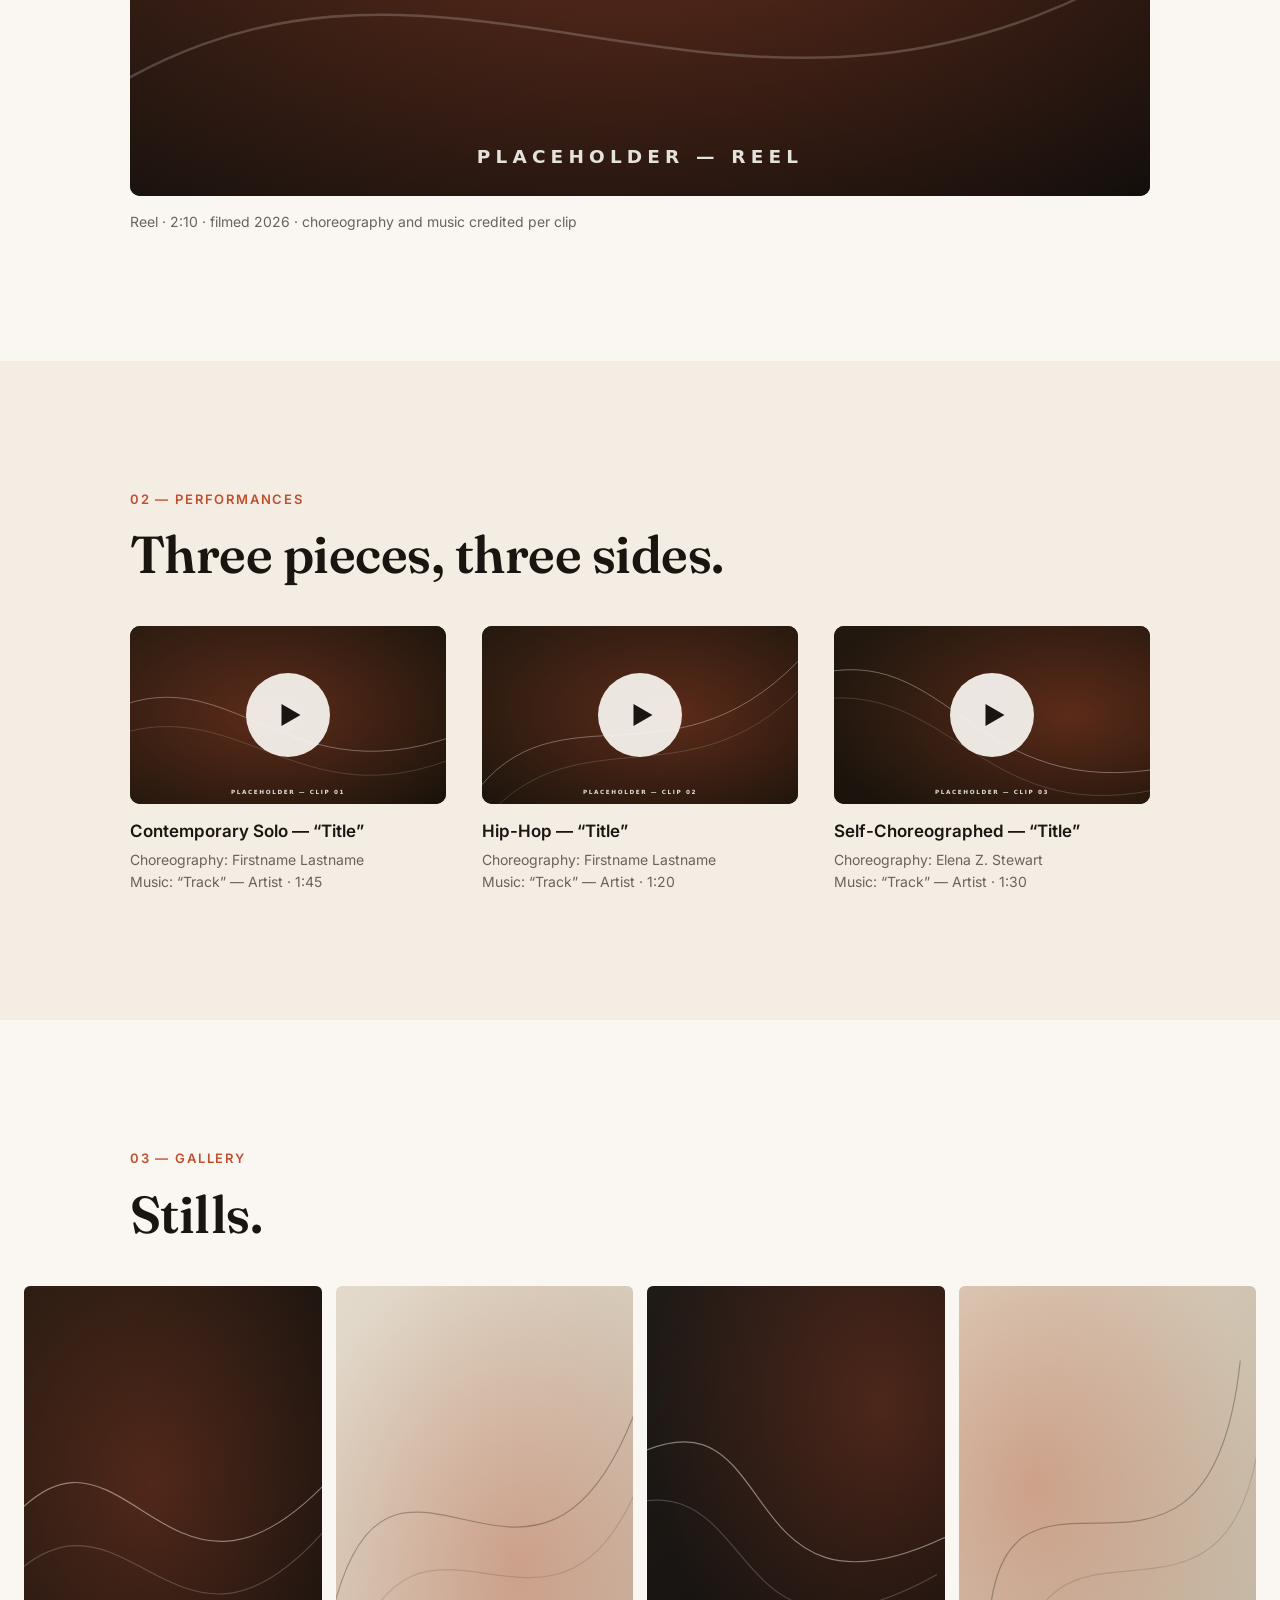
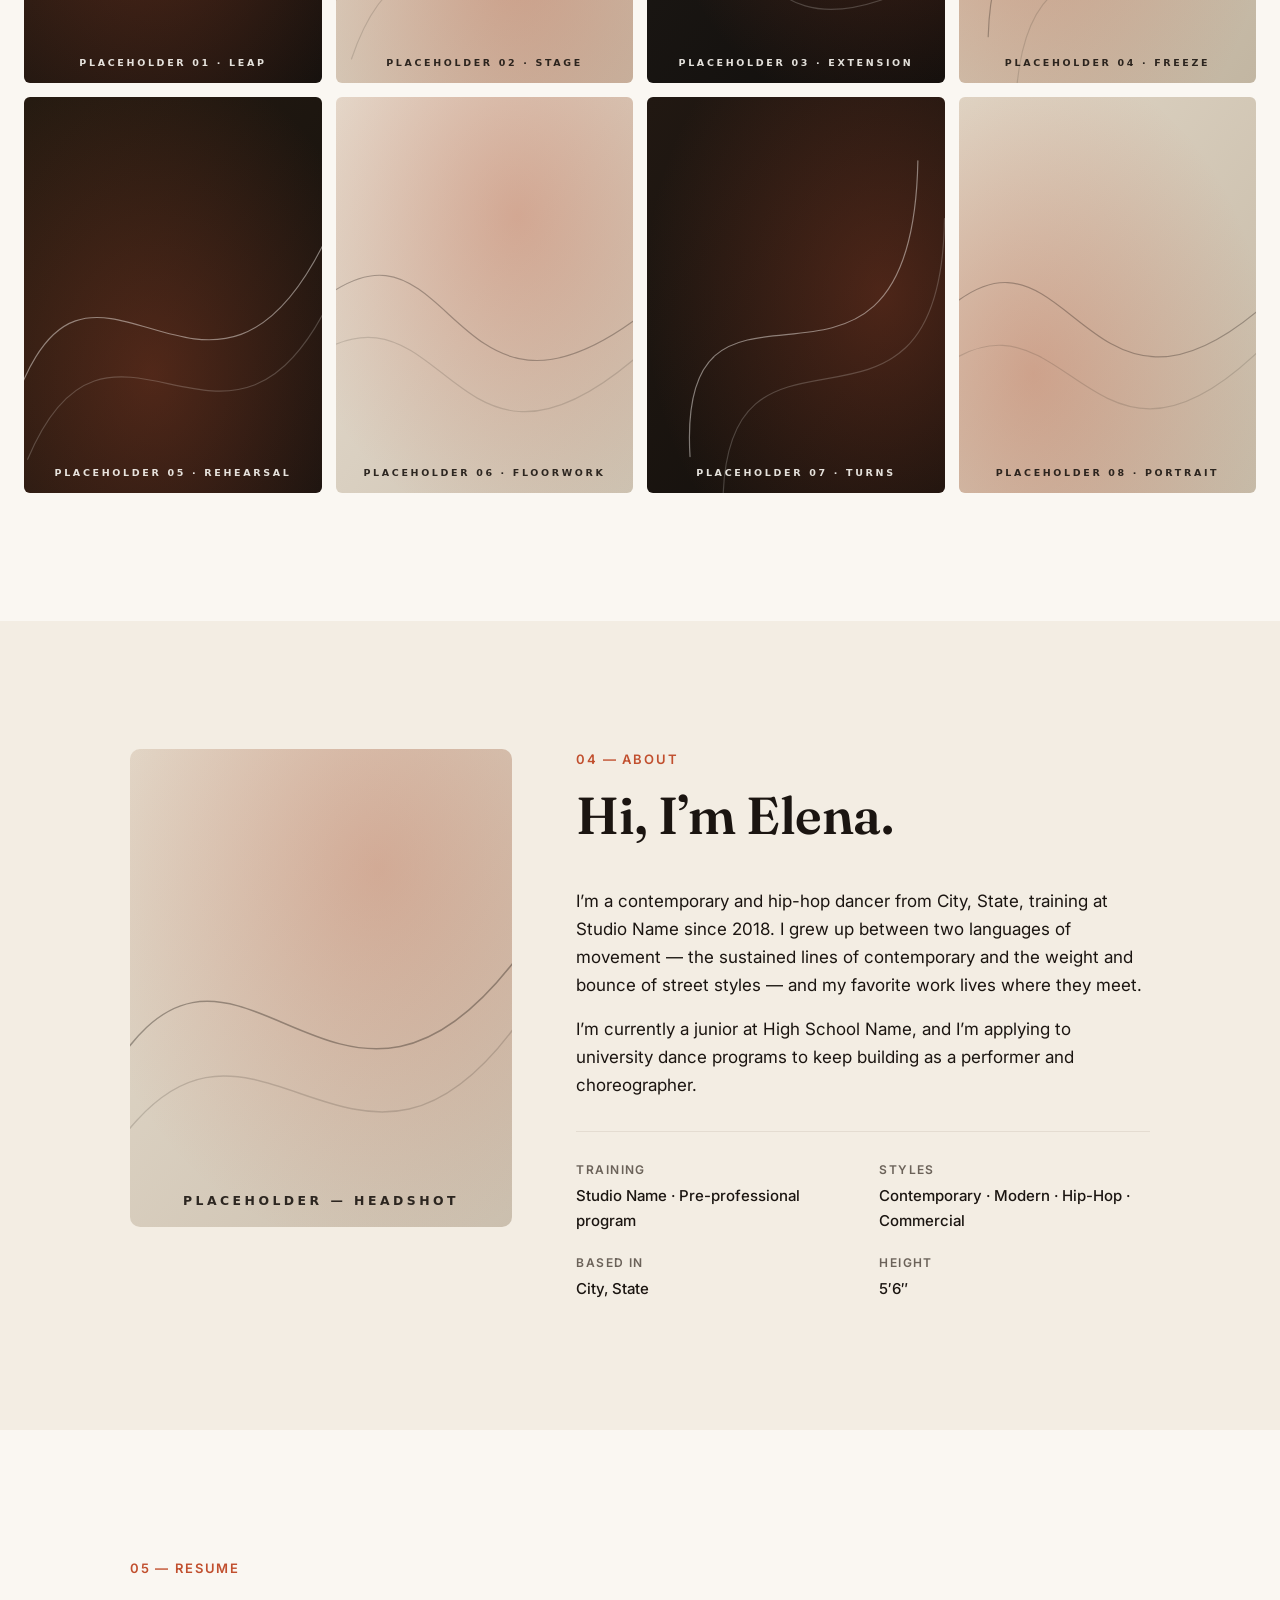
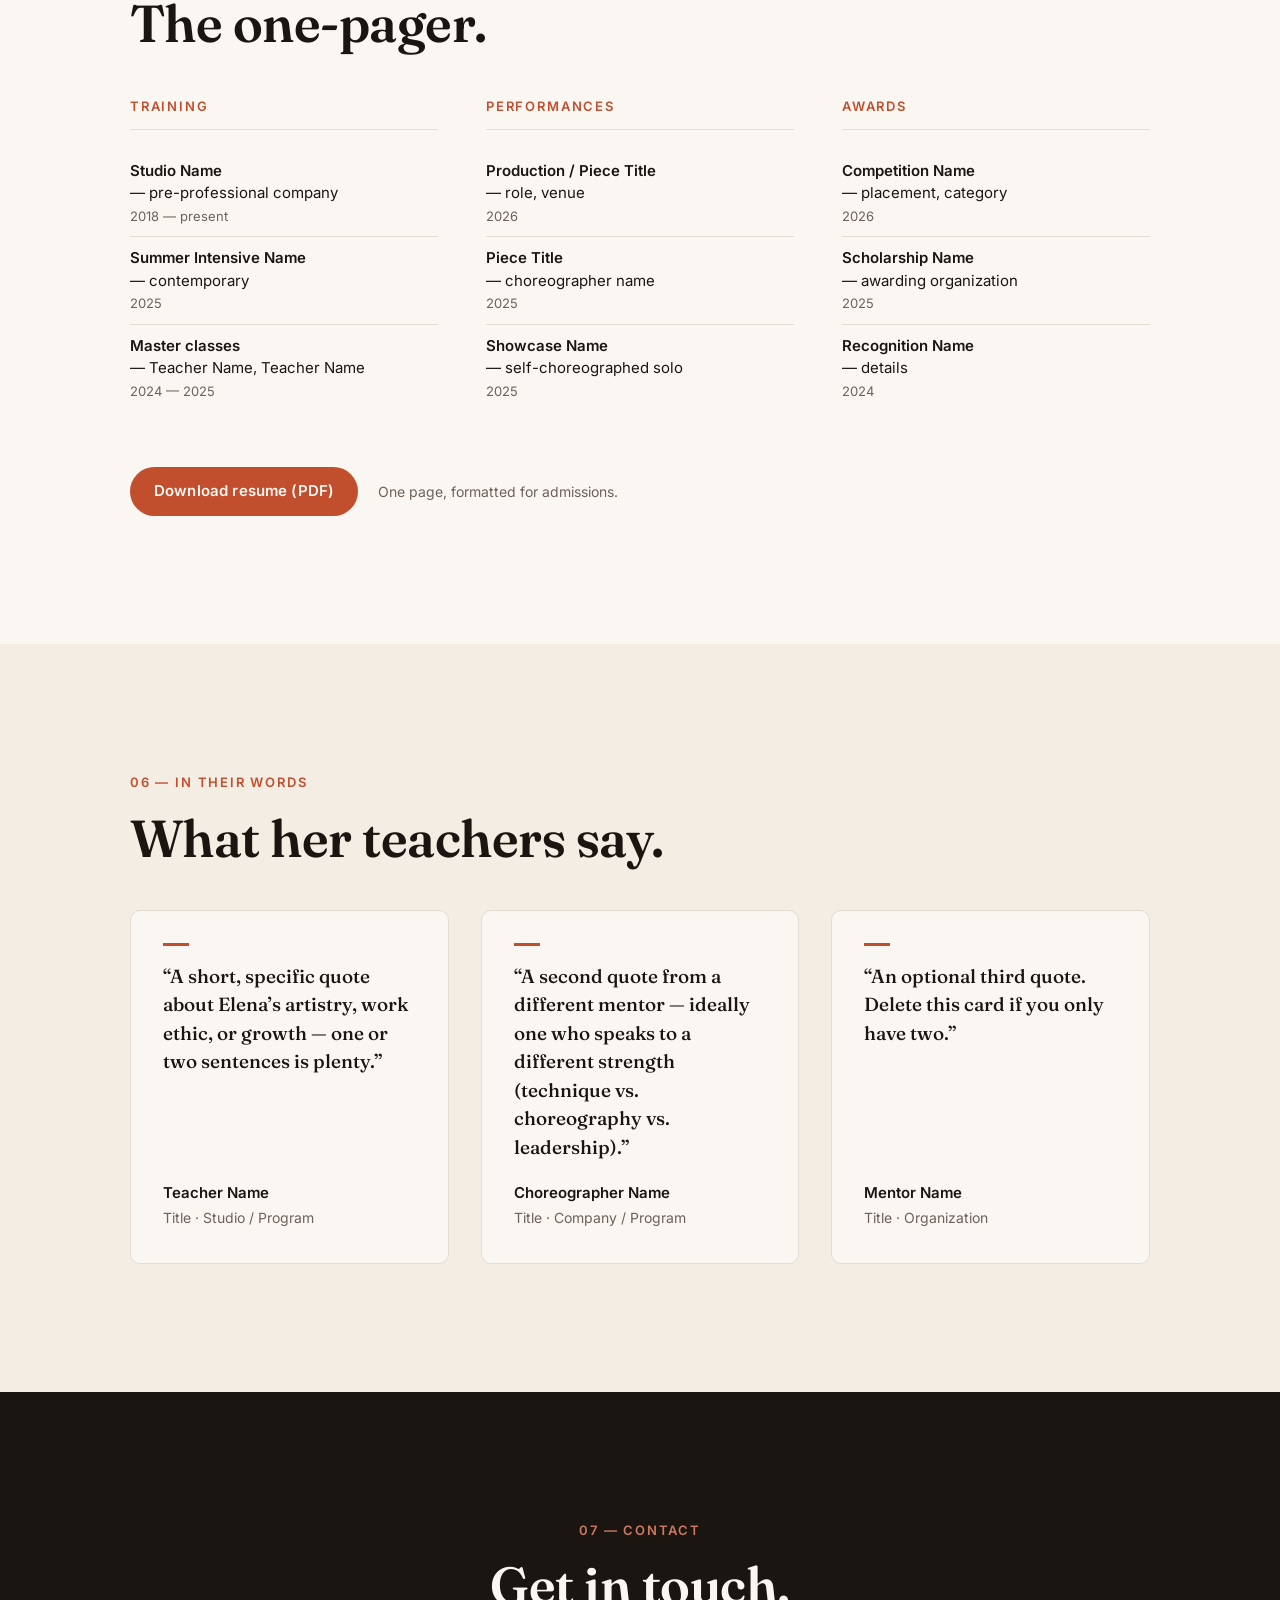
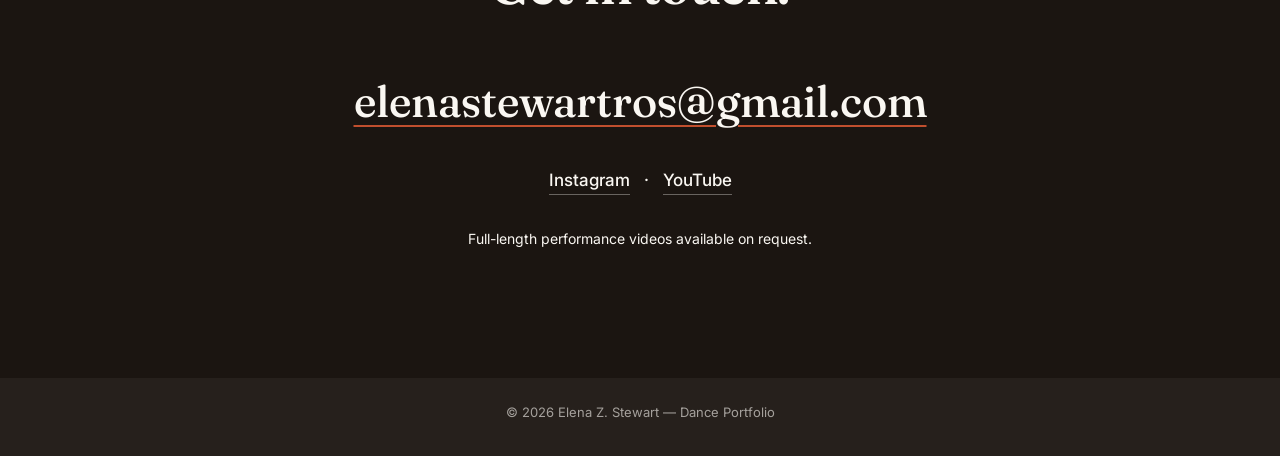
==== commit 4c5a8e0a: "Set Elena's name (Elena Z. Stewart) and contact email Fills the name across title, meta, Open Graph," ====
--- a/index.html
+++ b/index.html
@@ -4,10 +4,9 @@
   <meta charset="UTF-8">
   <meta name="viewport" content="width=device-width, initial-scale=1.0">
 
-  <!-- PLACEHOLDER: replace "Elena Lastname" with her full name, and update the description -->
-  <title>Elena Lastname — Dancer · Contemporary &amp; Hip-Hop</title>
-  <meta name="description" content="Dance portfolio of Elena Lastname — contemporary/modern and hip-hop dancer applying to university dance programs. Reel, performances, gallery, and resume.">
-  <meta name="author" content="Elena Lastname">
+  <title>Elena Z. Stewart — Dancer · Contemporary &amp; Hip-Hop</title>
+  <meta name="description" content="Dance portfolio of Elena Z. Stewart — contemporary and hip-hop dancer applying to university dance programs. Reel, performances, gallery, and resume.">
+  <meta name="author" content="Elena Z. Stewart">
   <meta name="theme-color" content="#1b1511">
 
   <!-- PLACEHOLDER: set to the live site URL once GitHub Pages is on
@@ -16,8 +15,8 @@
 
   <!-- Social sharing card (og-image.png ships with the site; swap for a real photo card anytime) -->
   <meta property="og:type" content="website">
-  <meta property="og:site_name" content="Elena Lastname — Dance Portfolio">
-  <meta property="og:title" content="Elena Lastname — Dancer">
+  <meta property="og:site_name" content="Elena Z. Stewart — Dance Portfolio">
+  <meta property="og:title" content="Elena Z. Stewart — Dancer">
   <meta property="og:description" content="Contemporary &amp; hip-hop dance portfolio: reel, performances, gallery, and resume.">
   <meta property="og:image" content="assets/photos/og-image.png">
   <!-- PLACEHOLDER: same live URL as canonical, above -->
@@ -39,15 +38,14 @@
   {
     "@context": "https://schema.org",
     "@type": "Person",
-    "name": "Elena Lastname",
+    "name": "Elena Z. Stewart",
     "jobTitle": "Dancer",
     "url": "https://example.com/",
     "image": "https://example.com/assets/photos/og-image.png",
     "description": "Contemporary/modern and hip-hop dancer applying to university dance programs.",
     "knowsAbout": ["Contemporary dance", "Modern dance", "Hip-hop dance", "Choreography"],
     "sameAs": [
-      "https://instagram.com/PLACEHOLDER",
-      "https://youtube.com/@PLACEHOLDER"
+      "https://instagram.com/elenaastewart"
     ]
   }
   </script>
@@ -80,8 +78,7 @@
       <img class="hero-photo" src="assets/photos/hero.svg" alt="Elena performing — full-body action shot" fetchpriority="high">
       <div class="hero-scrim" aria-hidden="true"></div>
       <div class="hero-inner">
-        <!-- PLACEHOLDER: full name -->
-        <h1 class="hero-name">Elena<br>Lastname</h1>
+        <h1 class="hero-name">Elena&nbsp;Z.<br>Stewart</h1>
         <!-- PLACEHOLDER: tagline — styles + graduating class -->
         <p class="hero-tagline">Contemporary · Modern · Hip-Hop&ensp;—&ensp;Class of 2027</p>
         <div class="hero-actions">
@@ -155,7 +152,7 @@
               </button>
             </div>
             <h3>Self-Choreographed — “Title”</h3>
-            <p class="clip-credits">Choreography: Elena Lastname<br>Music: “Track” — Artist · 1:30</p>
+            <p class="clip-credits">Choreography: Elena Z. Stewart<br>Music: “Track” — Artist · 1:30</p>
           </article>
 
         </div>
@@ -284,11 +281,10 @@
       <div class="container contact-inner">
         <p class="kicker reveal">07 — Contact</p>
         <h2 class="reveal">Get in touch.</h2>
-        <!-- PLACEHOLDER: real email address (in both href and text), and real social links.
-             Delete any social link she doesn't want listed. -->
-        <a class="contact-email reveal" href="mailto:elena@example.com">elena@example.com</a>
+        <!-- Email + Instagram set. PLACEHOLDER: add a YouTube handle or delete that link. -->
+        <a class="contact-email reveal" href="mailto:elenastewartros@gmail.com">elenastewartros@gmail.com</a>
         <p class="contact-socials reveal">
-          <a href="https://instagram.com/PLACEHOLDER" rel="noopener">Instagram</a>
+          <a href="https://instagram.com/elenaastewart" rel="noopener">Instagram</a>
           <span aria-hidden="true">·</span>
           <a href="https://youtube.com/@PLACEHOLDER" rel="noopener">YouTube</a>
         </p>
@@ -299,8 +295,7 @@
   </main>
 
   <footer class="site-footer">
-    <!-- PLACEHOLDER: name -->
-    <p>© 2026 Elena Lastname — Dance Portfolio</p>
+    <p>© 2026 Elena Z. Stewart — Dance Portfolio</p>
   </footer>
 
   <!-- Lightbox (used by the gallery) -->
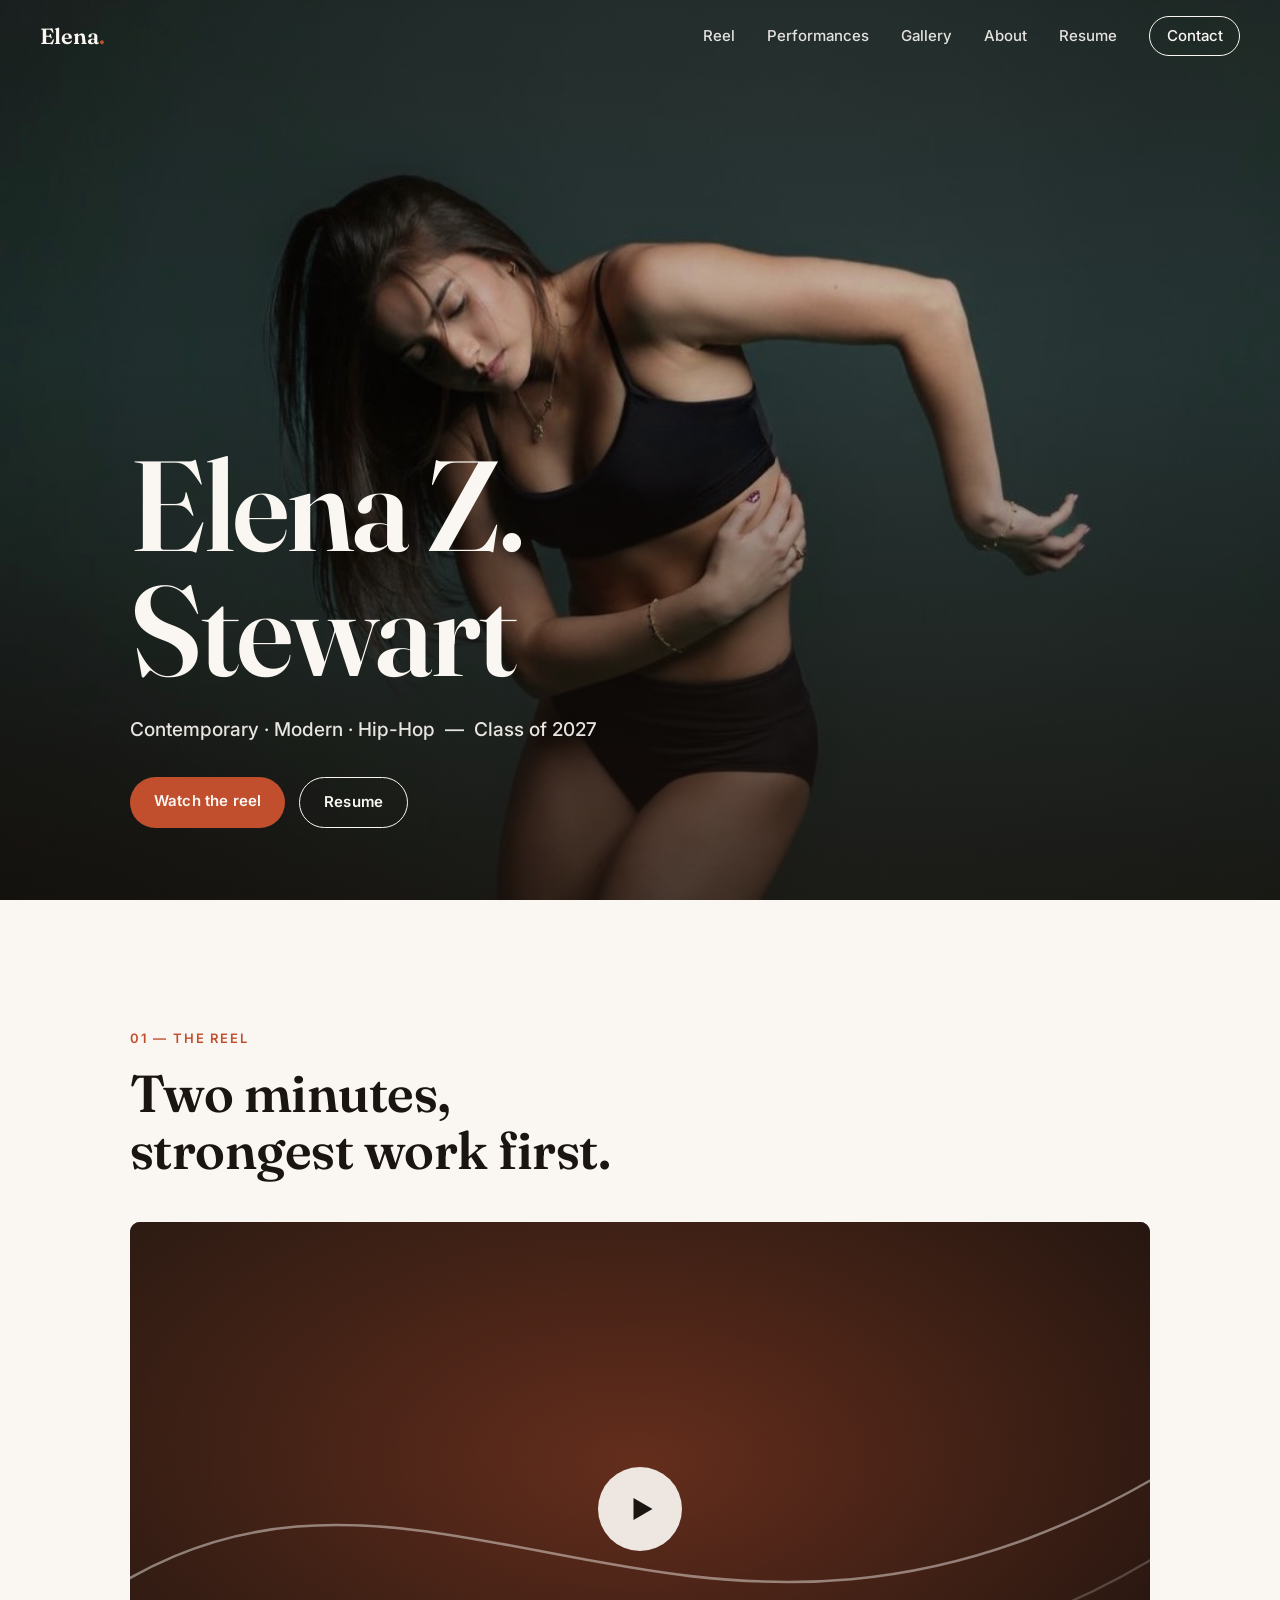
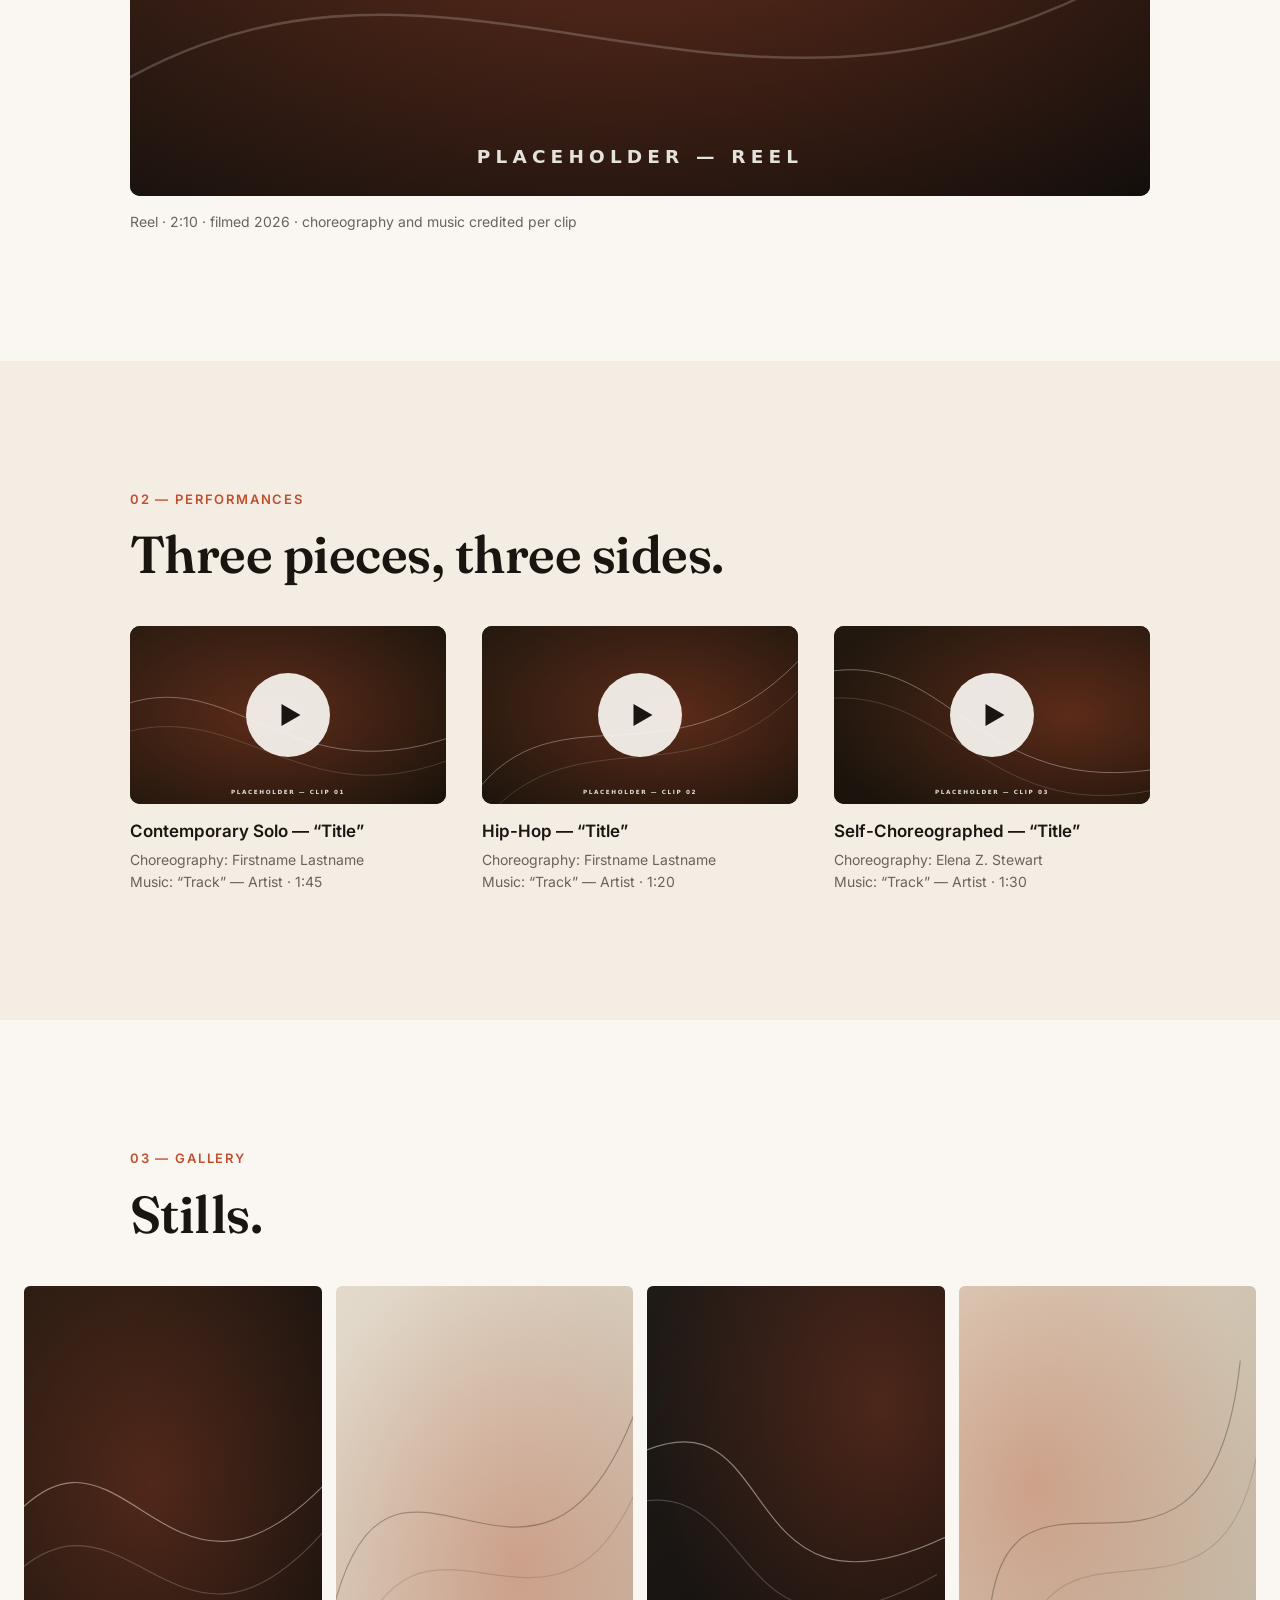
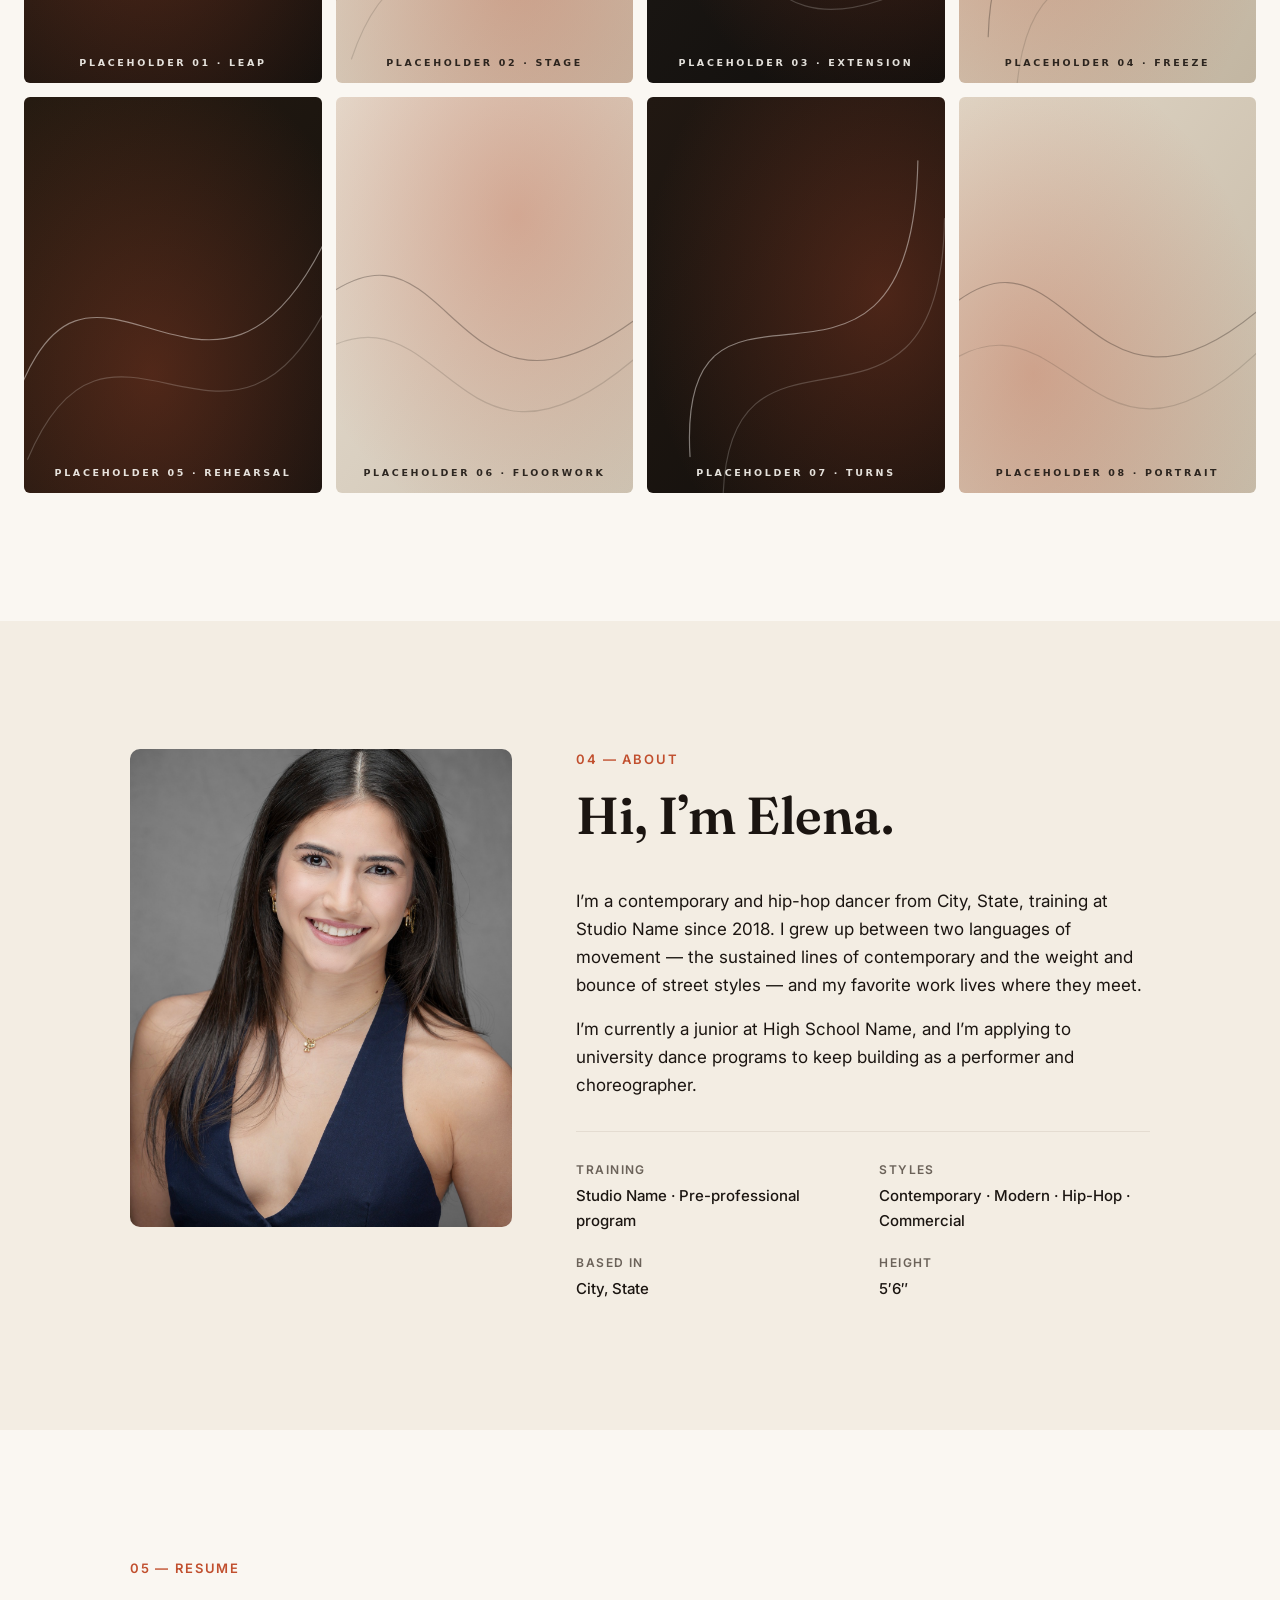
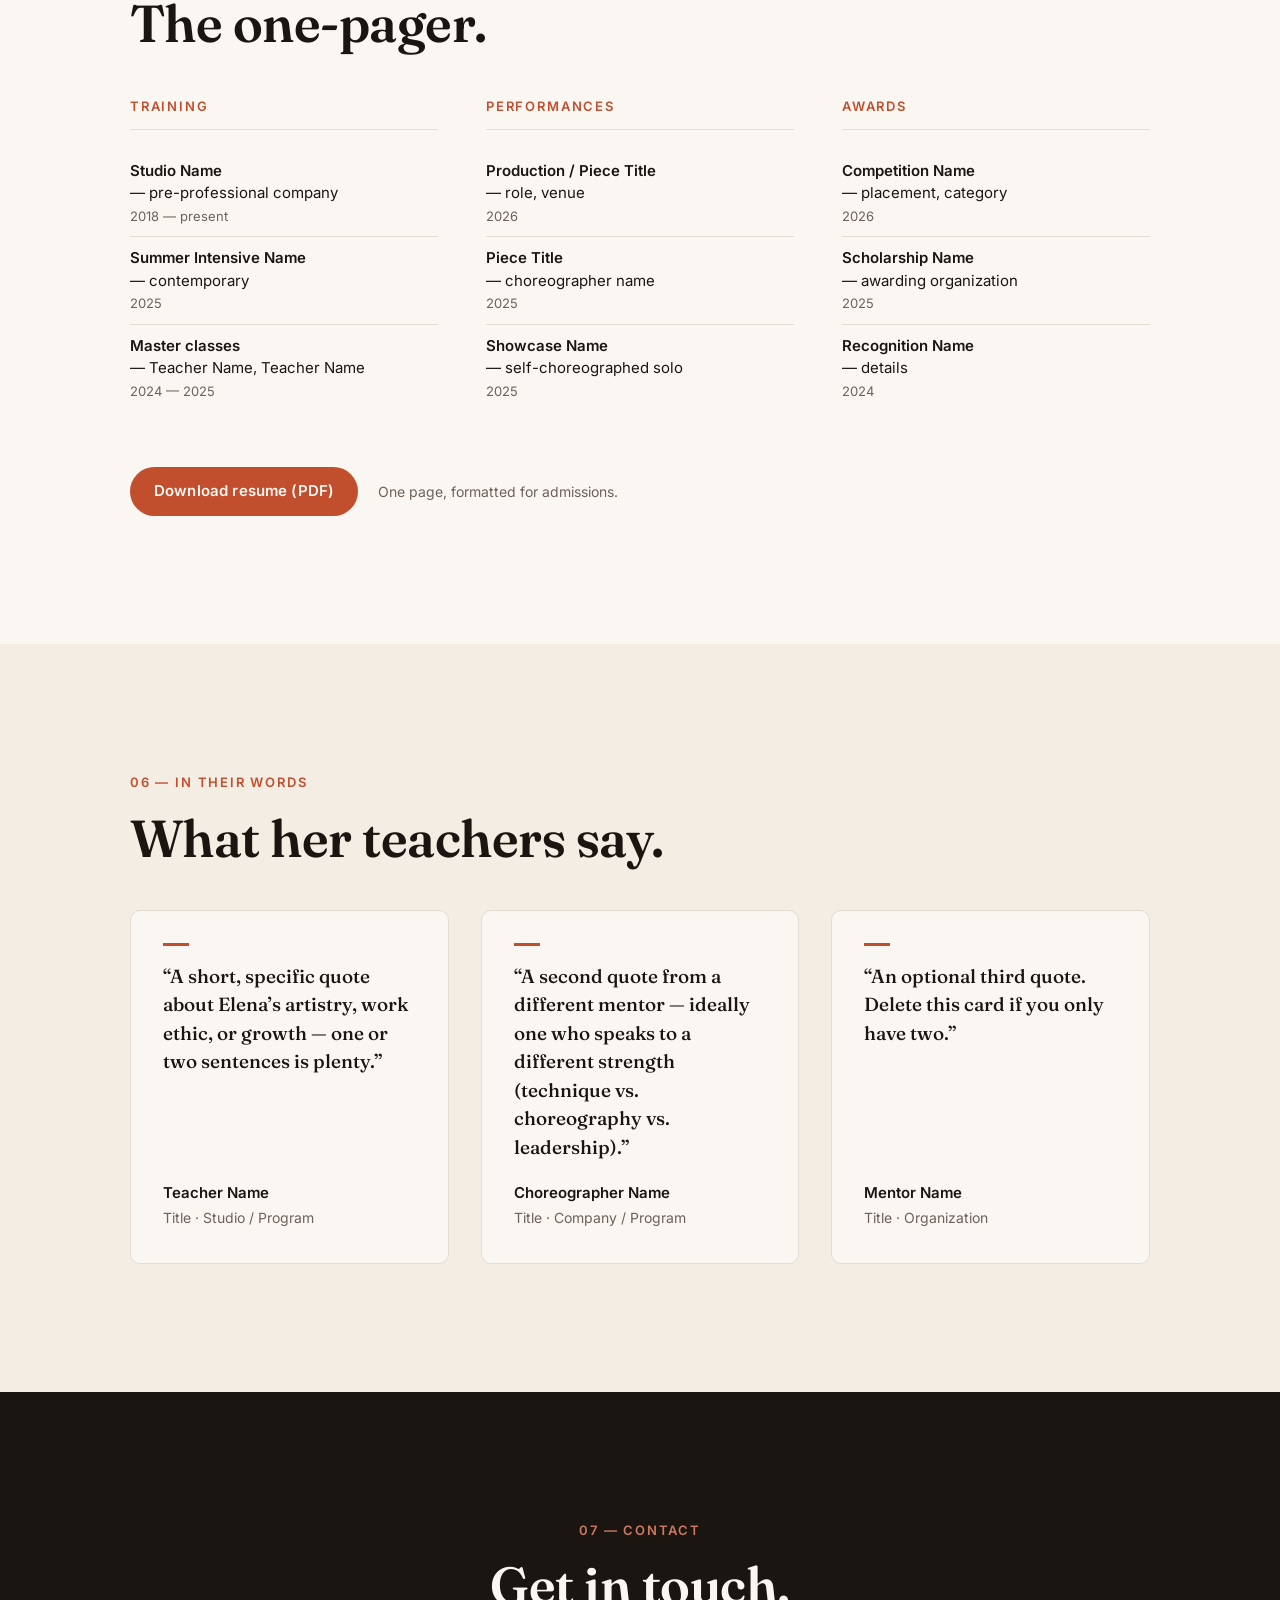
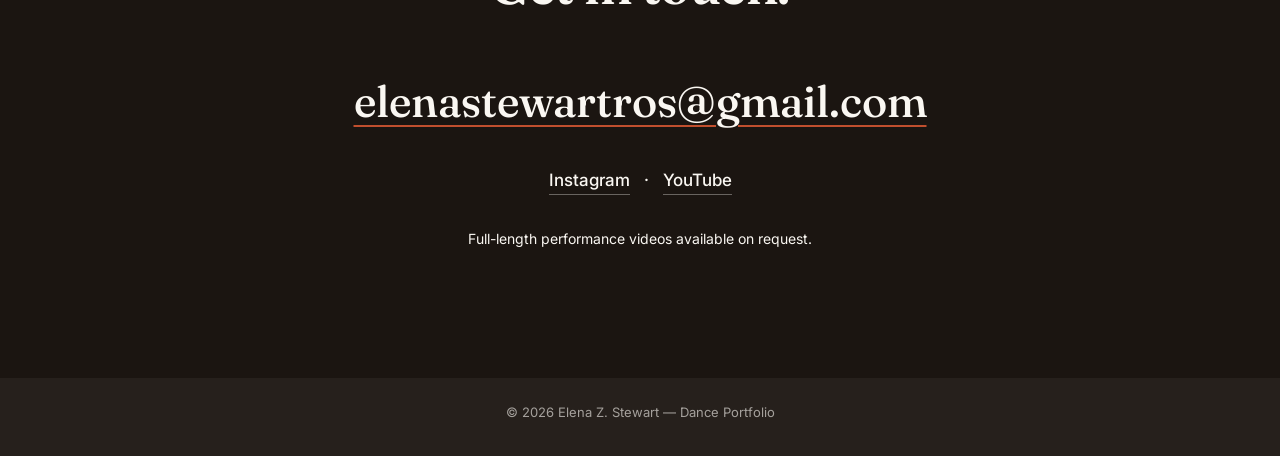
==== commit 4f820ee4: "Add Elena's real hero and headshot photos - hero.jpg: contemporary dance pose (studio green) as the " ====
--- a/index.html
+++ b/index.html
@@ -71,11 +71,8 @@
   <main id="top">
 
     <!-- ============ HERO ============ -->
-    <!-- PLACEHOLDER: assets/photos/hero.svg → replace with her strongest full-body action photo
-         (landscape, ≥1600px wide, well lit, Elena clearly visible). Keep the same filename or
-         update the src below. -->
     <section class="hero">
-      <img class="hero-photo" src="assets/photos/hero.svg" alt="Elena performing — full-body action shot" fetchpriority="high">
+      <img class="hero-photo" src="assets/photos/hero.jpg" alt="Elena Z. Stewart in a contemporary dance pose" fetchpriority="high">
       <div class="hero-scrim" aria-hidden="true"></div>
       <div class="hero-inner">
         <h1 class="hero-name">Elena&nbsp;Z.<br>Stewart</h1>
@@ -183,9 +180,8 @@
     <!-- ============ ABOUT ============ -->
     <section class="section section-tint" id="about">
       <div class="container about-grid">
-        <!-- PLACEHOLDER: assets/photos/headshot.svg → clear headshot, face visible, neutral background -->
         <figure class="about-photo reveal">
-          <img src="assets/photos/headshot.svg" alt="Headshot of Elena" loading="lazy">
+          <img src="assets/photos/headshot.jpg" alt="Headshot of Elena Z. Stewart" loading="lazy">
         </figure>
         <div class="about-text">
           <p class="kicker reveal">04 — About</p>
--- a/css/style.css
+++ b/css/style.css
@@ -180,6 +180,8 @@
   width: 100%;
   height: 100%;
   object-fit: cover;
+  object-position: 50% 20%;
+  background: #2f3d38; /* matches the photo's studio green while it loads */
 }
 .hero-scrim {
   position: absolute;
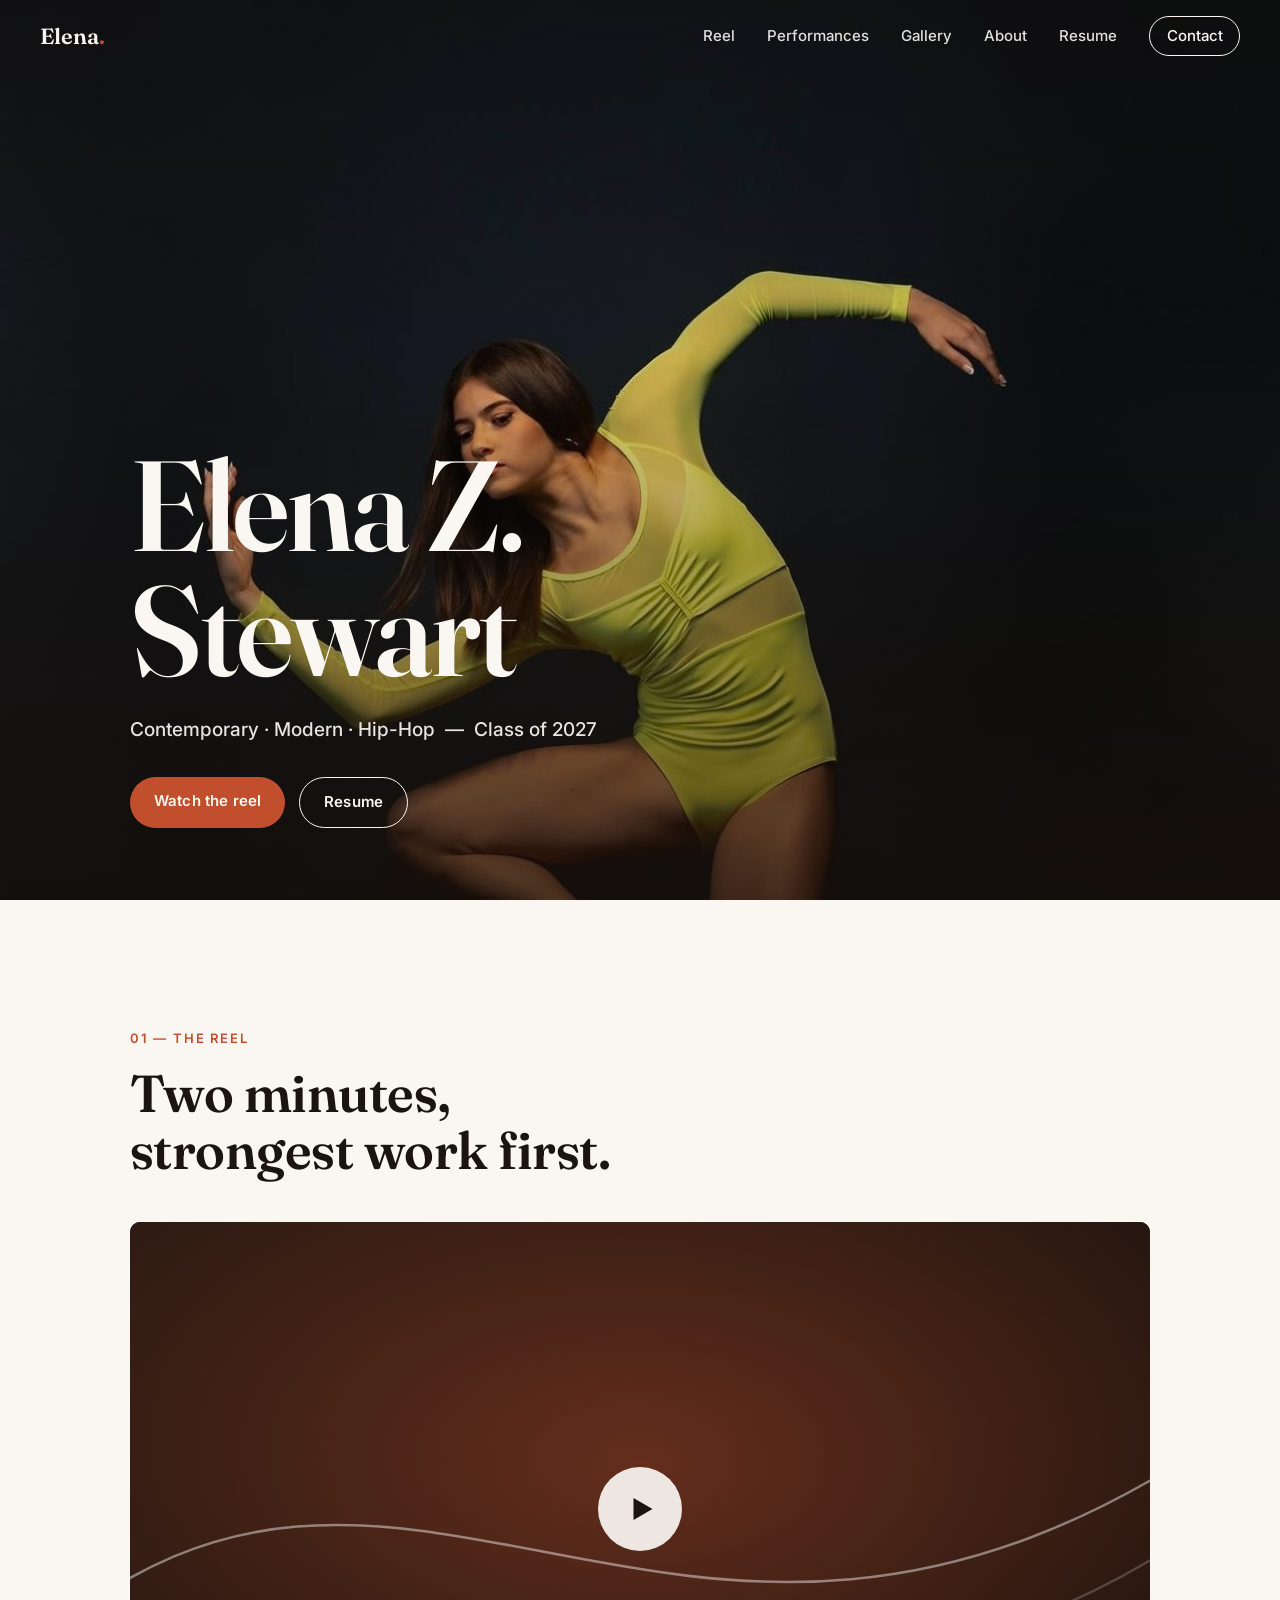
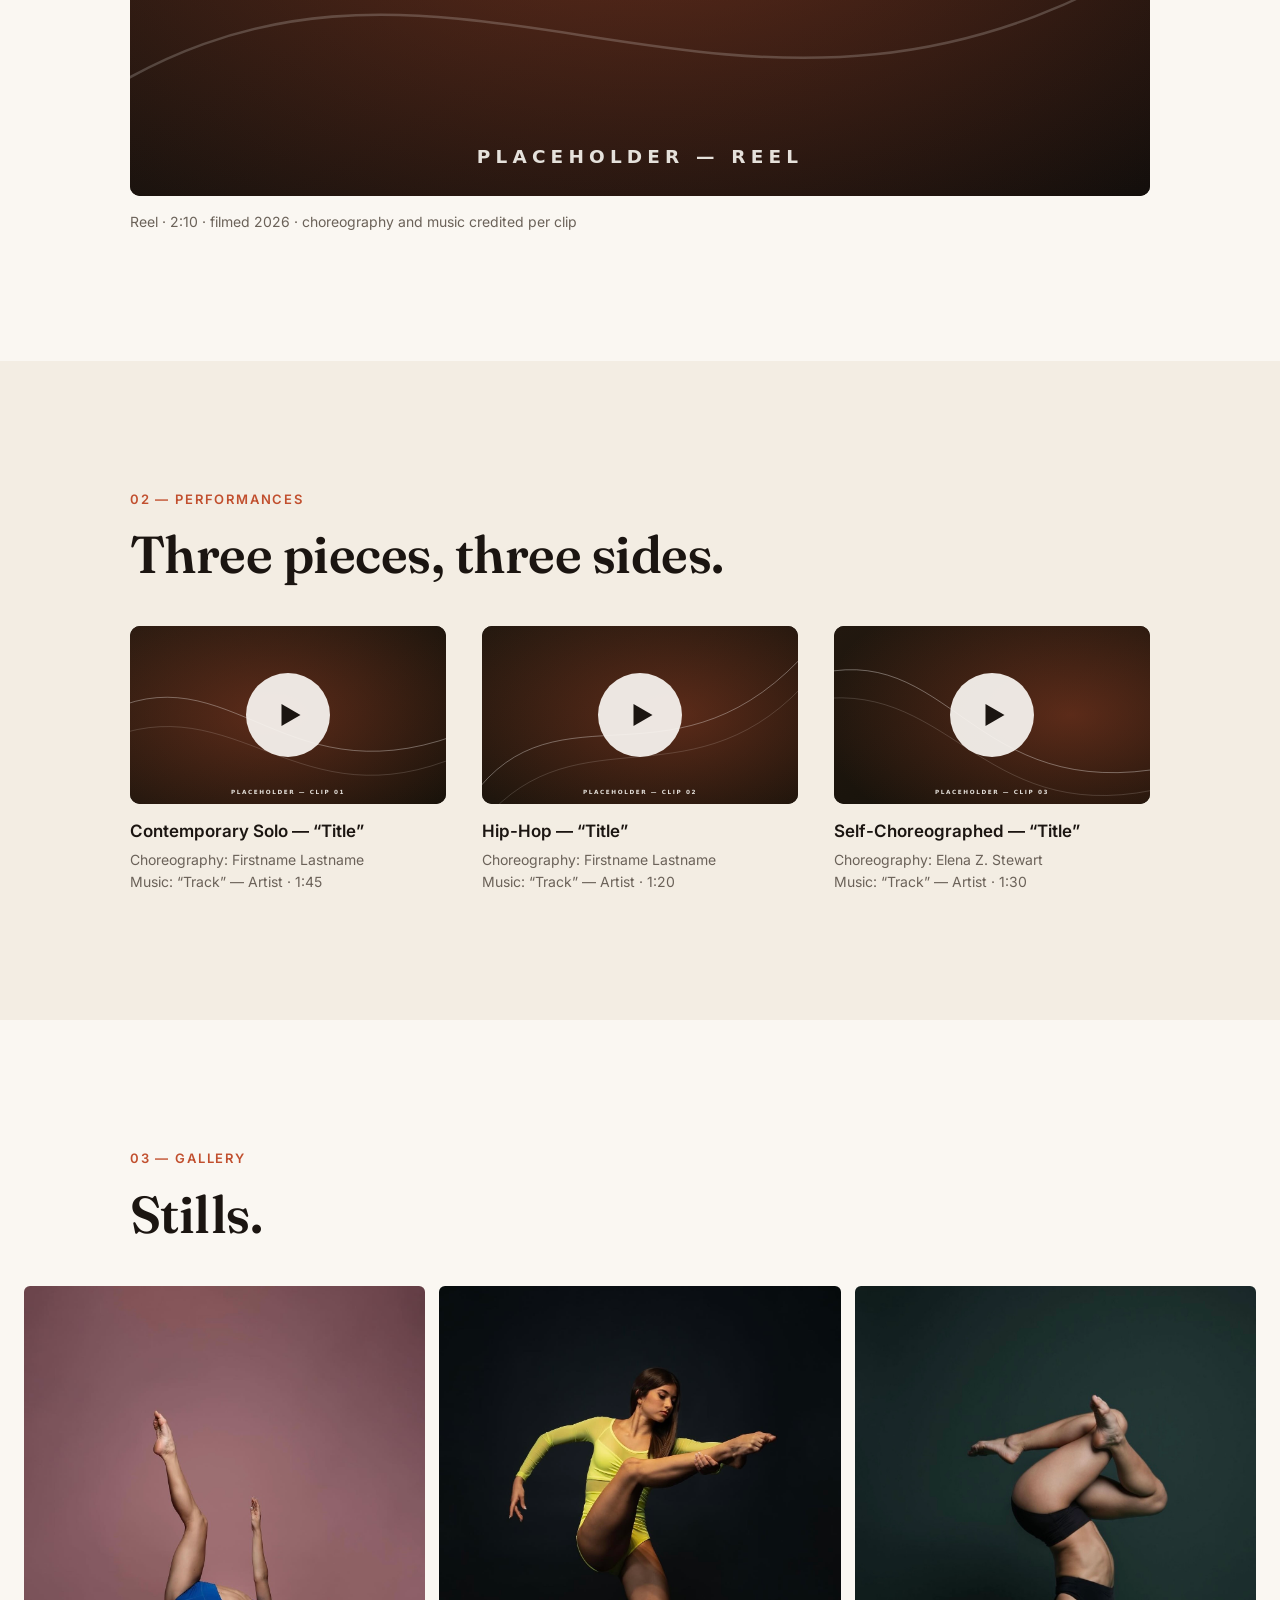
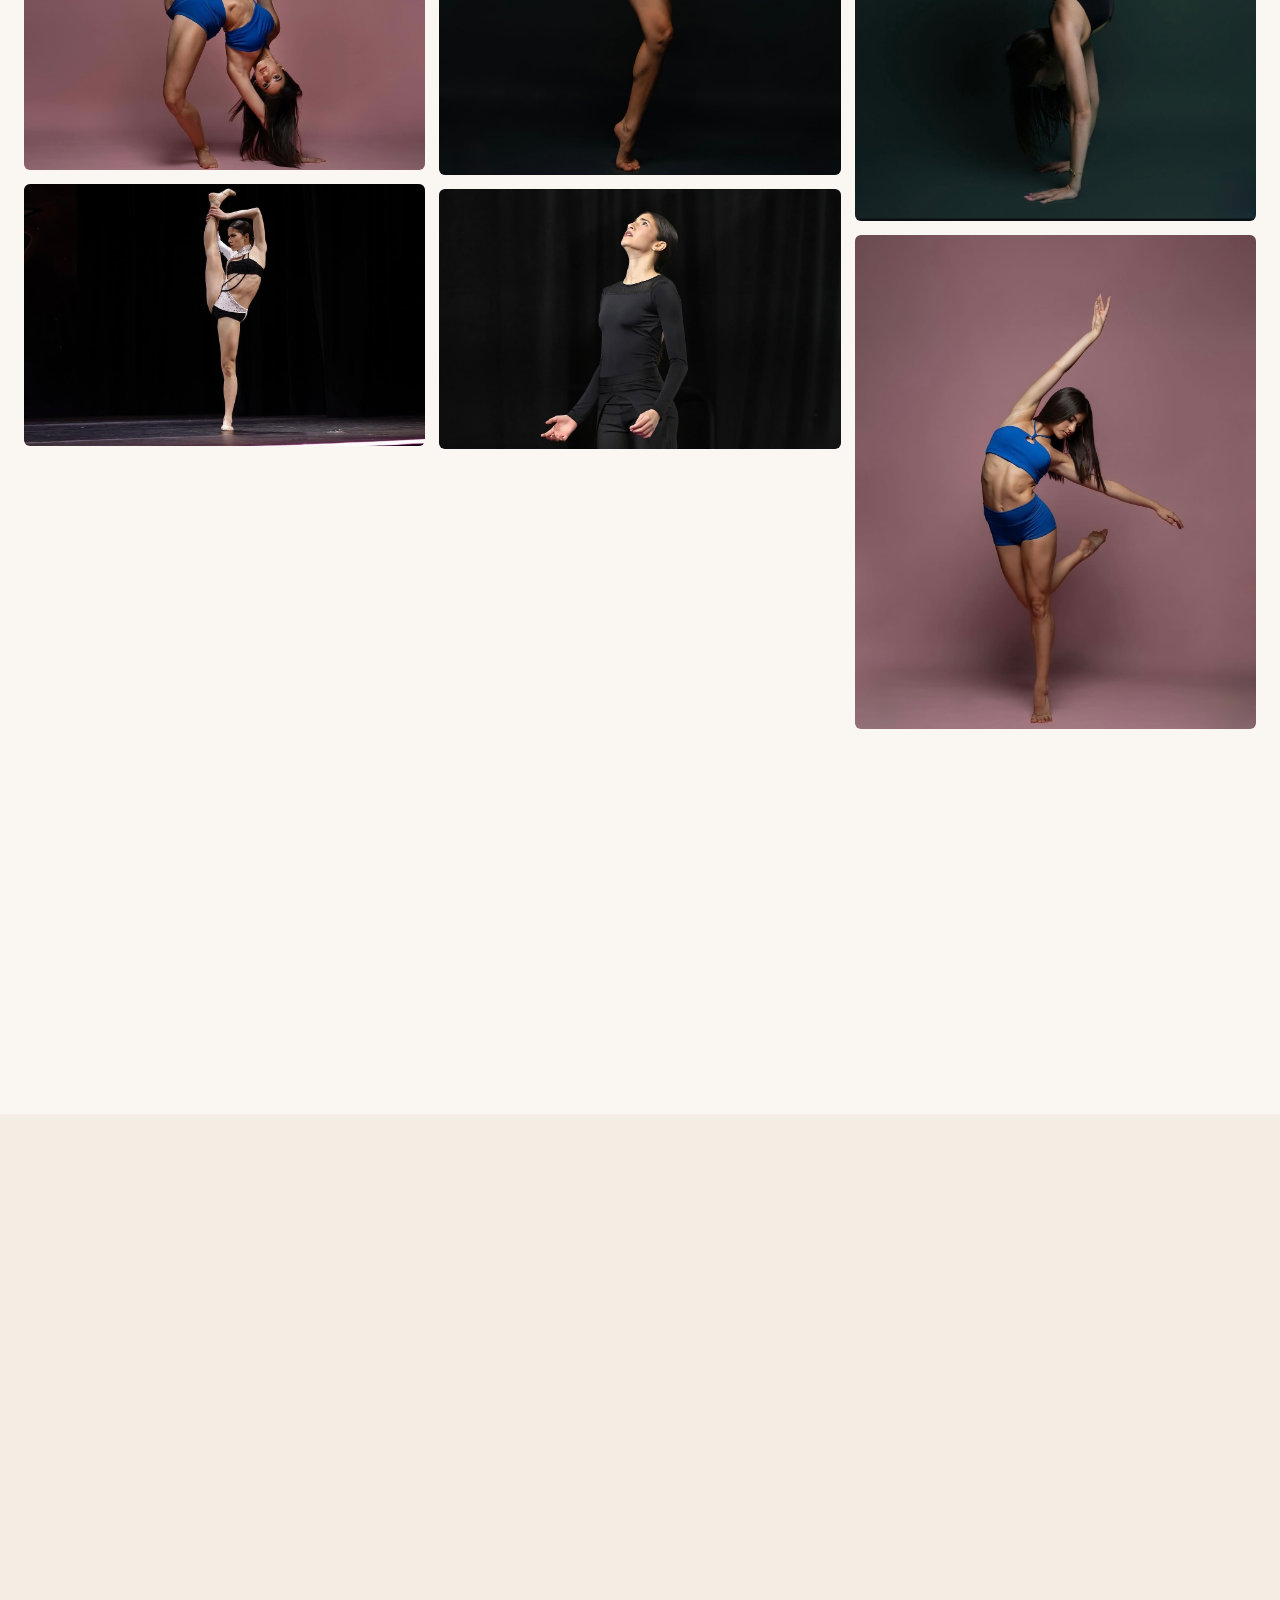
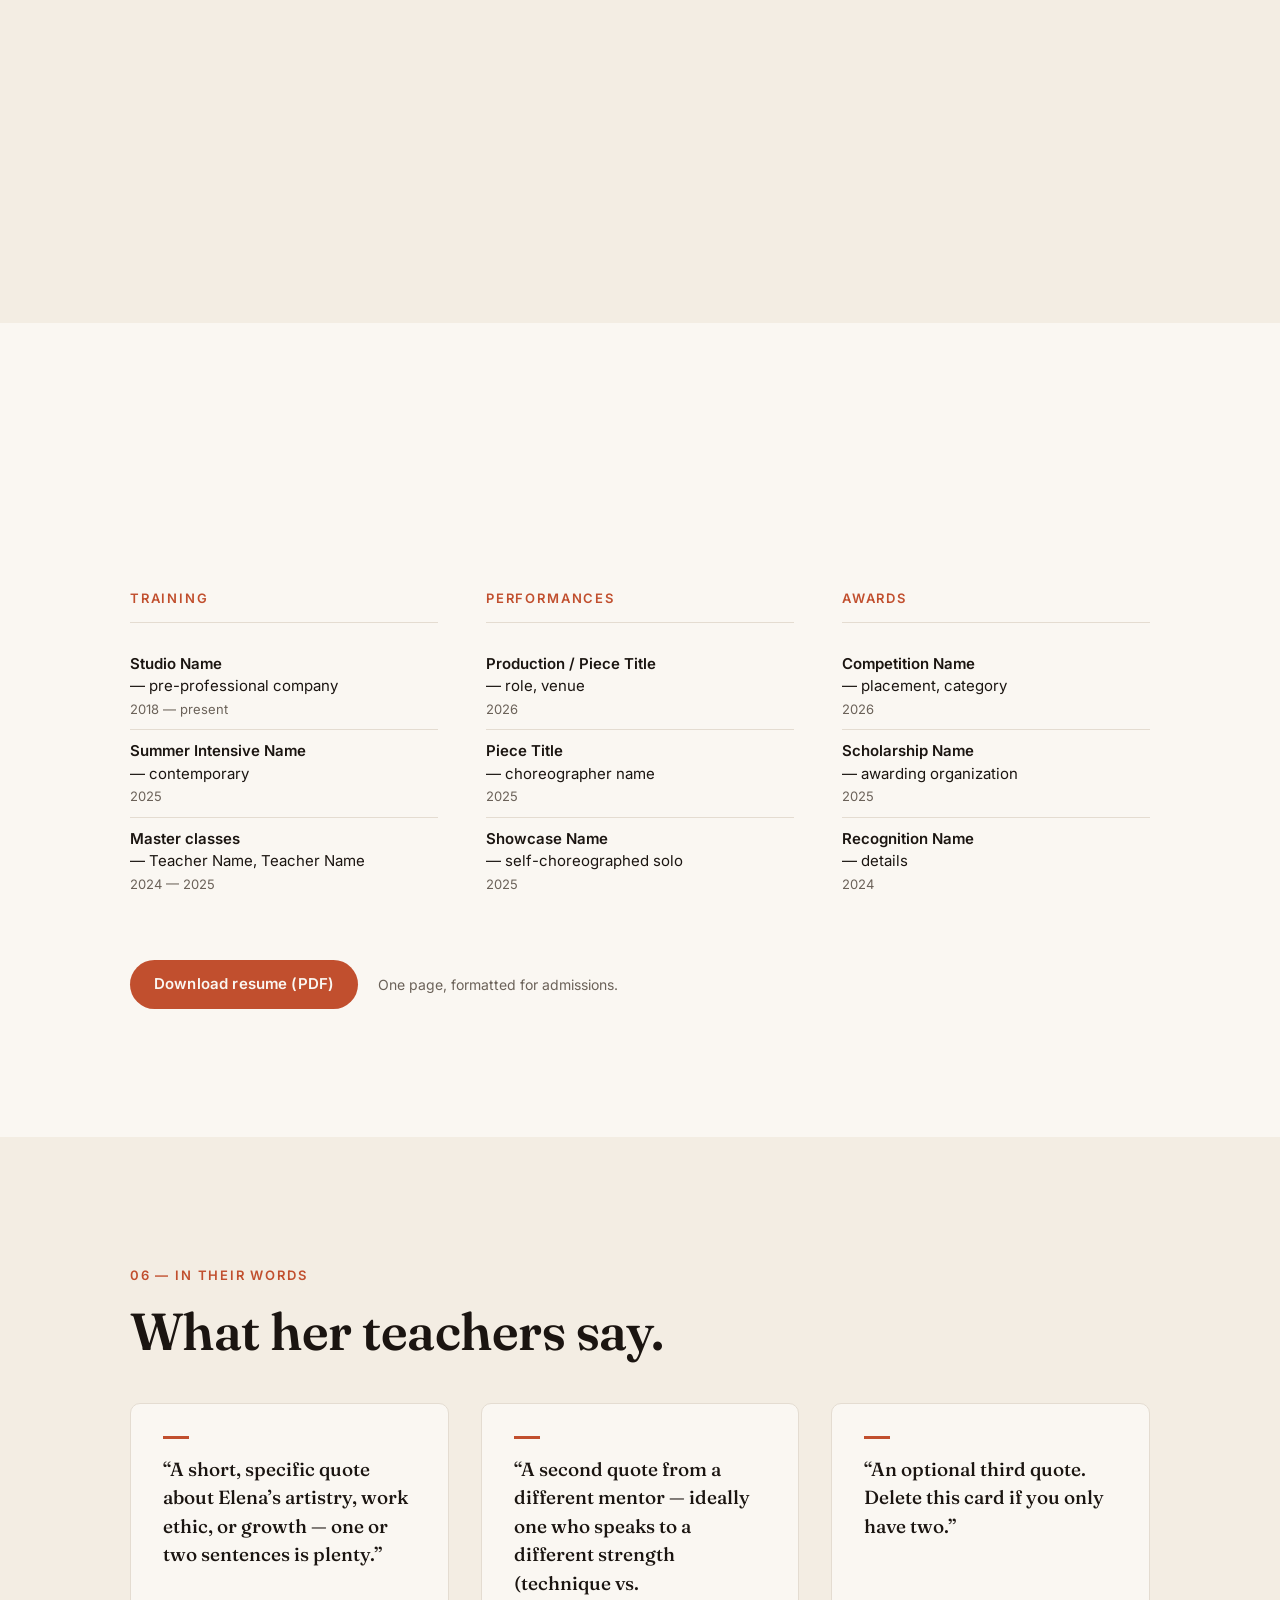
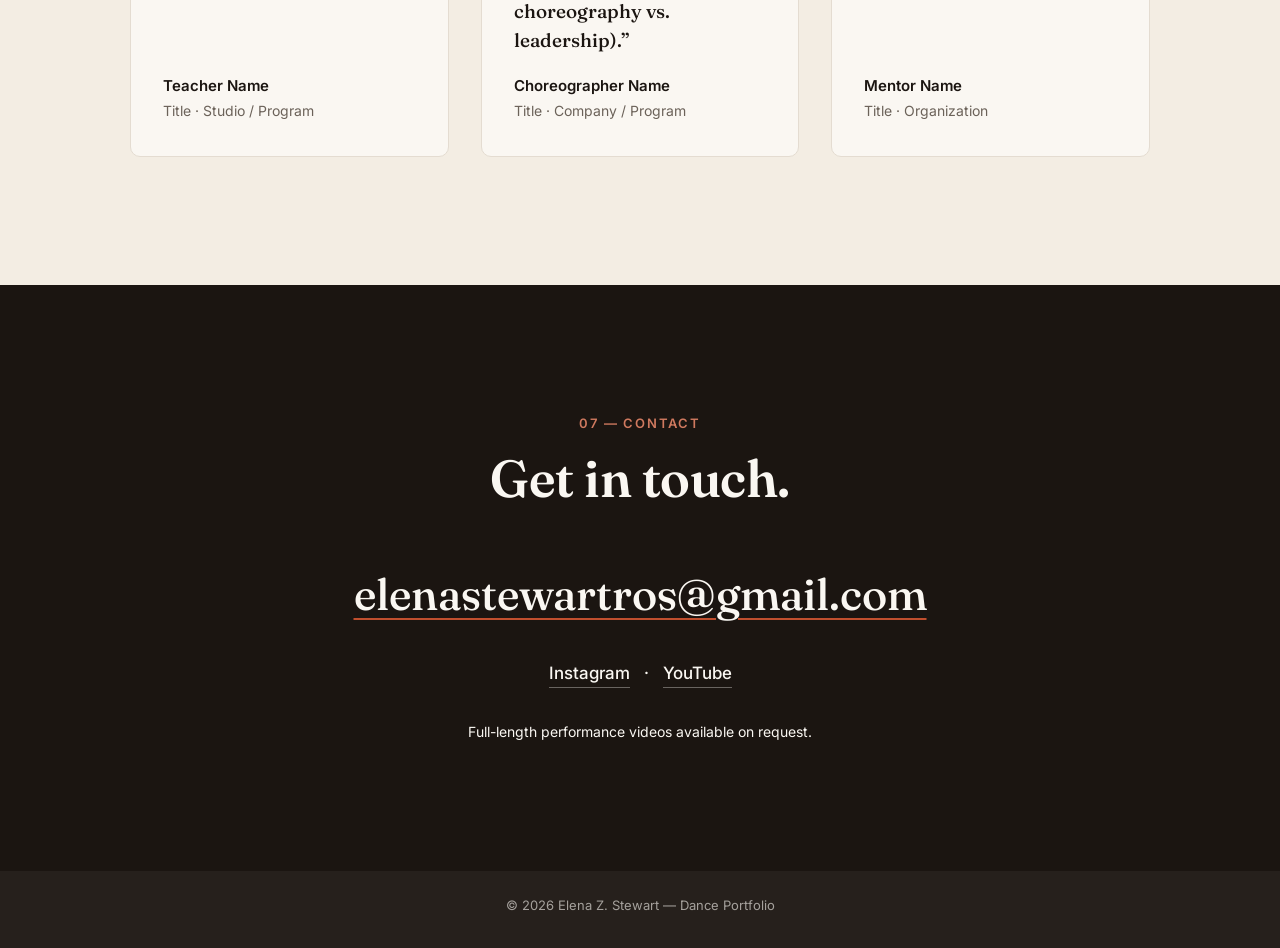
==== commit 38301741: "Swap hero to the neon/navy pose and build a real photo gallery - hero: new lead image (neon on deep " ====
--- a/index.html
+++ b/index.html
@@ -72,7 +72,7 @@
 
     <!-- ============ HERO ============ -->
     <section class="hero">
-      <img class="hero-photo" src="assets/photos/hero.jpg" alt="Elena Z. Stewart in a contemporary dance pose" fetchpriority="high">
+      <img class="hero-photo" src="assets/photos/hero.jpg" alt="Elena Z. Stewart in a dynamic contemporary pose" fetchpriority="high">
       <div class="hero-scrim" aria-hidden="true"></div>
       <div class="hero-inner">
         <h1 class="hero-name">Elena&nbsp;Z.<br>Stewart</h1>
@@ -162,18 +162,17 @@
         <p class="kicker reveal">03 — Gallery</p>
         <h2 class="reveal">Stills.</h2>
       </div>
-      <!-- PLACEHOLDER: replace gallery-01…08.svg with ~8 curated photos of Elena alone
-           (mix of technique shots, stage shots, and personality). alt text below describes
-           the intended shot type for each slot. -->
+      <!-- To swap or add: drop a photo in assets/photos/ and update the src + alt below.
+           Masonry preserves each photo's full frame (no cropping). -->
       <div class="gallery-grid container-wide">
-        <button class="gallery-item reveal"><img src="assets/photos/gallery-01.svg" alt="Leap — technique shot" loading="lazy"></button>
-        <button class="gallery-item reveal"><img src="assets/photos/gallery-02.svg" alt="Stage performance" loading="lazy"></button>
-        <button class="gallery-item reveal"><img src="assets/photos/gallery-03.svg" alt="Extension — technique shot" loading="lazy"></button>
-        <button class="gallery-item reveal"><img src="assets/photos/gallery-04.svg" alt="Hip-hop freeze — studio shot" loading="lazy"></button>
-        <button class="gallery-item reveal"><img src="assets/photos/gallery-05.svg" alt="Rehearsal moment" loading="lazy"></button>
-        <button class="gallery-item reveal"><img src="assets/photos/gallery-06.svg" alt="Contemporary floorwork" loading="lazy"></button>
-        <button class="gallery-item reveal"><img src="assets/photos/gallery-07.svg" alt="Turn sequence — stage shot" loading="lazy"></button>
-        <button class="gallery-item reveal"><img src="assets/photos/gallery-08.svg" alt="Portrait in motion" loading="lazy"></button>
+        <button class="gallery-item reveal"><img src="assets/photos/gallery-01.jpg" width="1290" height="1555" alt="Standing split in a blue two-piece" loading="lazy"></button>
+        <button class="gallery-item reveal"><img src="assets/photos/gallery-02.jpg" width="1282" height="838" alt="Competition solo on stage — a needle extension" loading="lazy"></button>
+        <button class="gallery-item reveal"><img src="assets/photos/gallery-03.jpg" width="1290" height="1691" alt="Contemporary contraction on a green backdrop" loading="lazy"></button>
+        <button class="gallery-item reveal"><img src="assets/photos/gallery-04.jpg" width="1290" height="1571" alt="Extended-leg hold in neon on a navy backdrop" loading="lazy"></button>
+        <button class="gallery-item reveal"><img src="assets/photos/gallery-05.jpg" width="1290" height="837" alt="A held, face-up moment in black on stage" loading="lazy"></button>
+        <button class="gallery-item reveal"><img src="assets/photos/gallery-06.jpg" width="1290" height="1547" alt="Penché with hair in motion" loading="lazy"></button>
+        <button class="gallery-item reveal"><img src="assets/photos/gallery-07.jpg" width="1290" height="1720" alt="Inverted balance and control on a green backdrop" loading="lazy"></button>
+        <button class="gallery-item reveal"><img src="assets/photos/gallery-08.jpg" width="1290" height="1587" alt="Arabesque with a lifted arm line" loading="lazy"></button>
       </div>
     </section>
 
--- a/css/style.css
+++ b/css/style.css
@@ -180,8 +180,8 @@
   width: 100%;
   height: 100%;
   object-fit: cover;
-  object-position: 50% 20%;
-  background: #2f3d38; /* matches the photo's studio green while it loads */
+  object-position: 50% 22%;
+  background: #12161f; /* matches the photo's navy studio ground while it loads */
 }
 .hero-scrim {
   position: absolute;
@@ -289,20 +289,24 @@
 }
 
 /* ---------- Gallery ---------- */
+/* Masonry (CSS columns) — preserves each photo's full frame, no cropping */
 .gallery-grid {
-  display: grid;
-  grid-template-columns: repeat(4, 1fr);
-  gap: clamp(0.5rem, 1.2vw, 0.875rem);
-}
-@media (max-width: 900px) { .gallery-grid { grid-template-columns: repeat(2, 1fr); } }
+  columns: 3;
+  column-gap: clamp(0.5rem, 1.2vw, 0.875rem);
+}
+@media (max-width: 900px) { .gallery-grid { columns: 2; } }
 .gallery-item {
+  display: block;
+  width: 100%;
+  margin-bottom: clamp(0.5rem, 1.2vw, 0.875rem);
   border-radius: calc(var(--radius) - 4px);
   overflow: hidden;
-  aspect-ratio: 3 / 4;
+  break-inside: avoid;
 }
 .gallery-item img {
-  width: 100%; height: 100%;
-  object-fit: cover;
+  width: 100%;
+  height: auto;
+  display: block;
   transition: transform 0.45s ease;
 }
 .gallery-item:hover img { transform: scale(1.04); }
